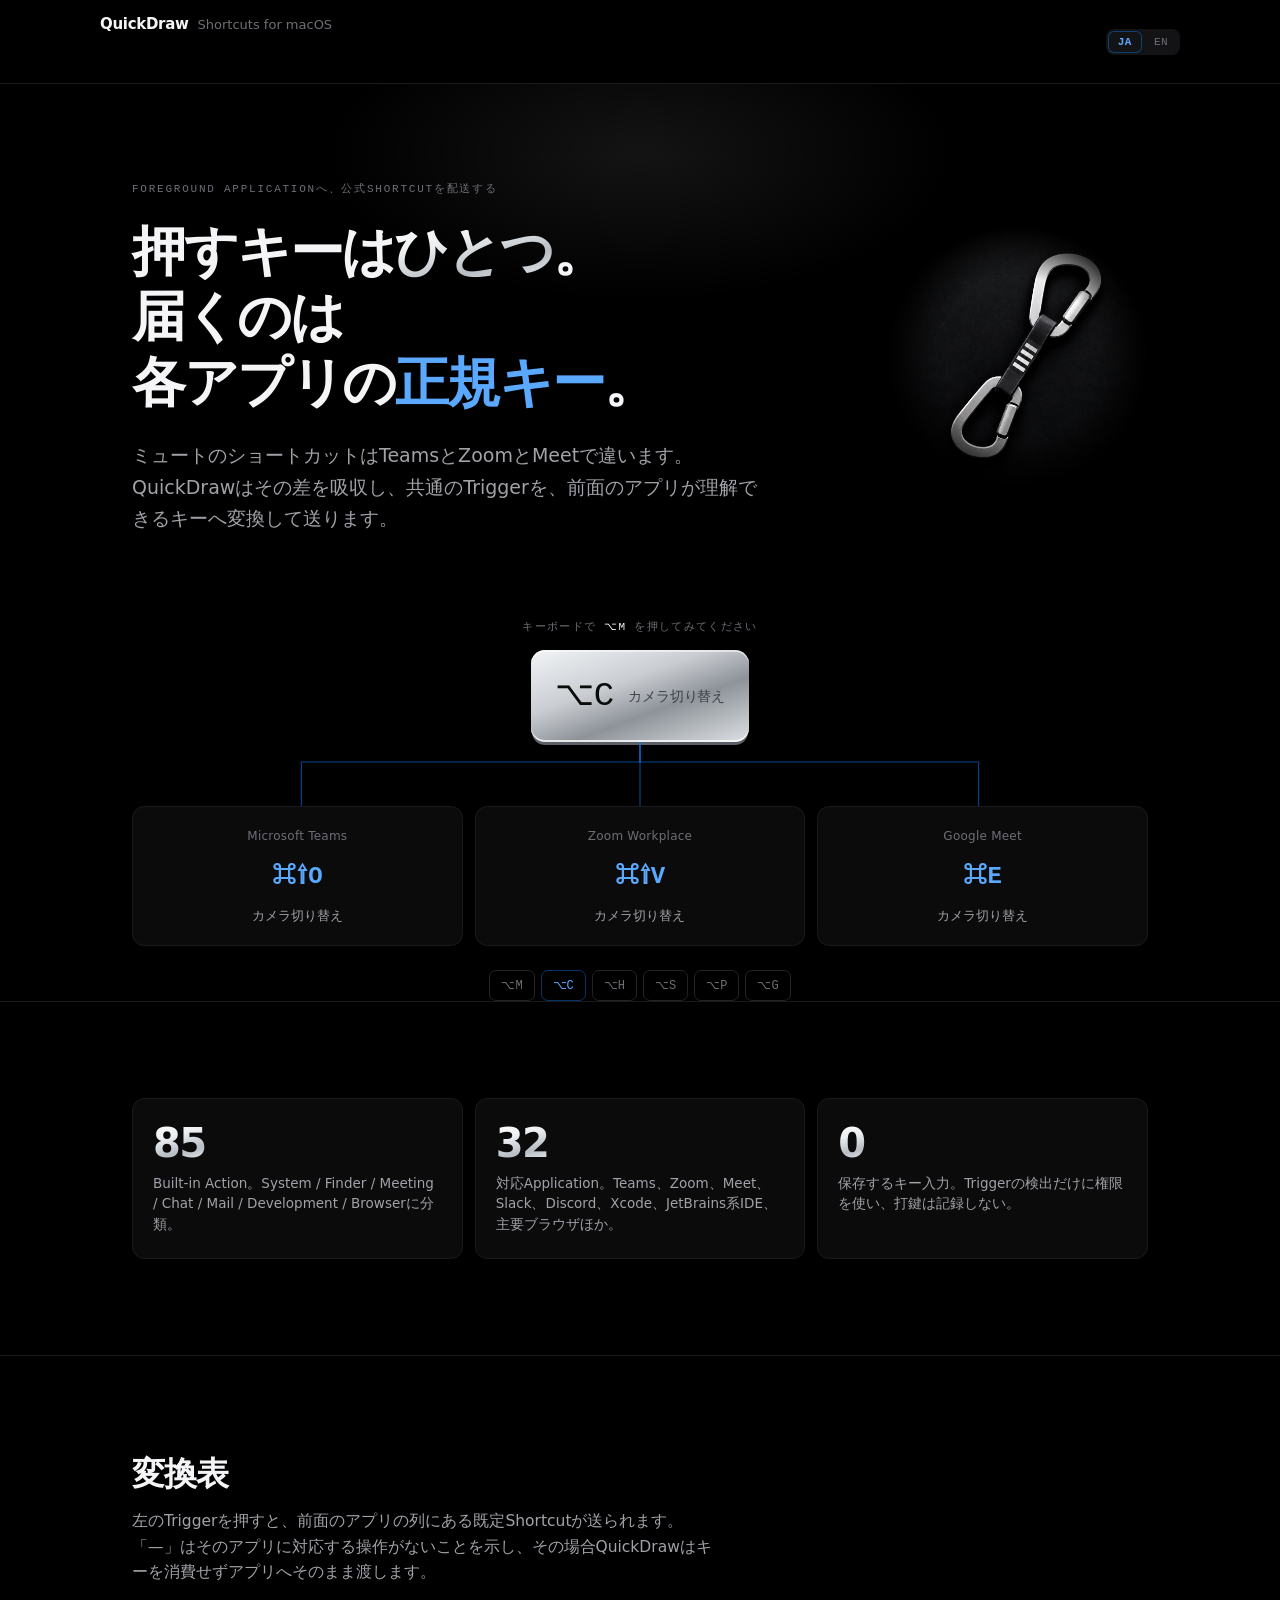
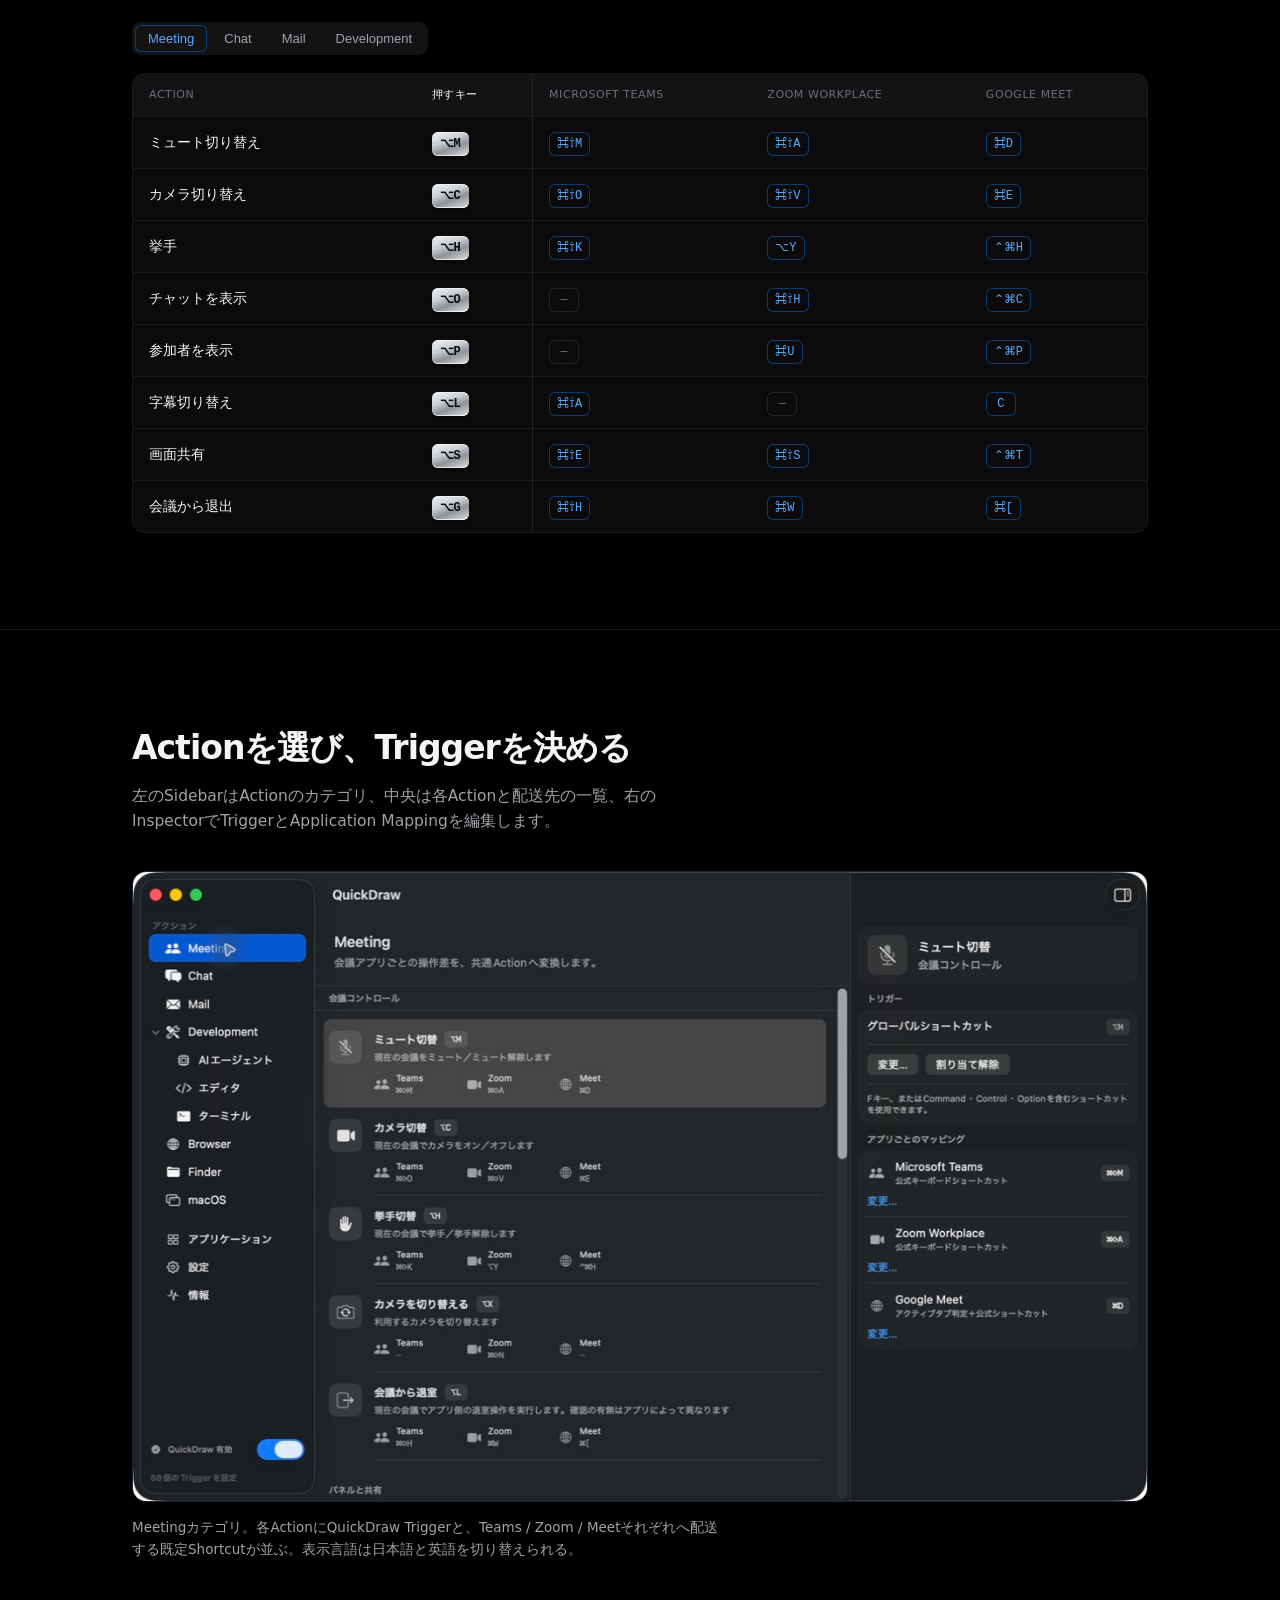
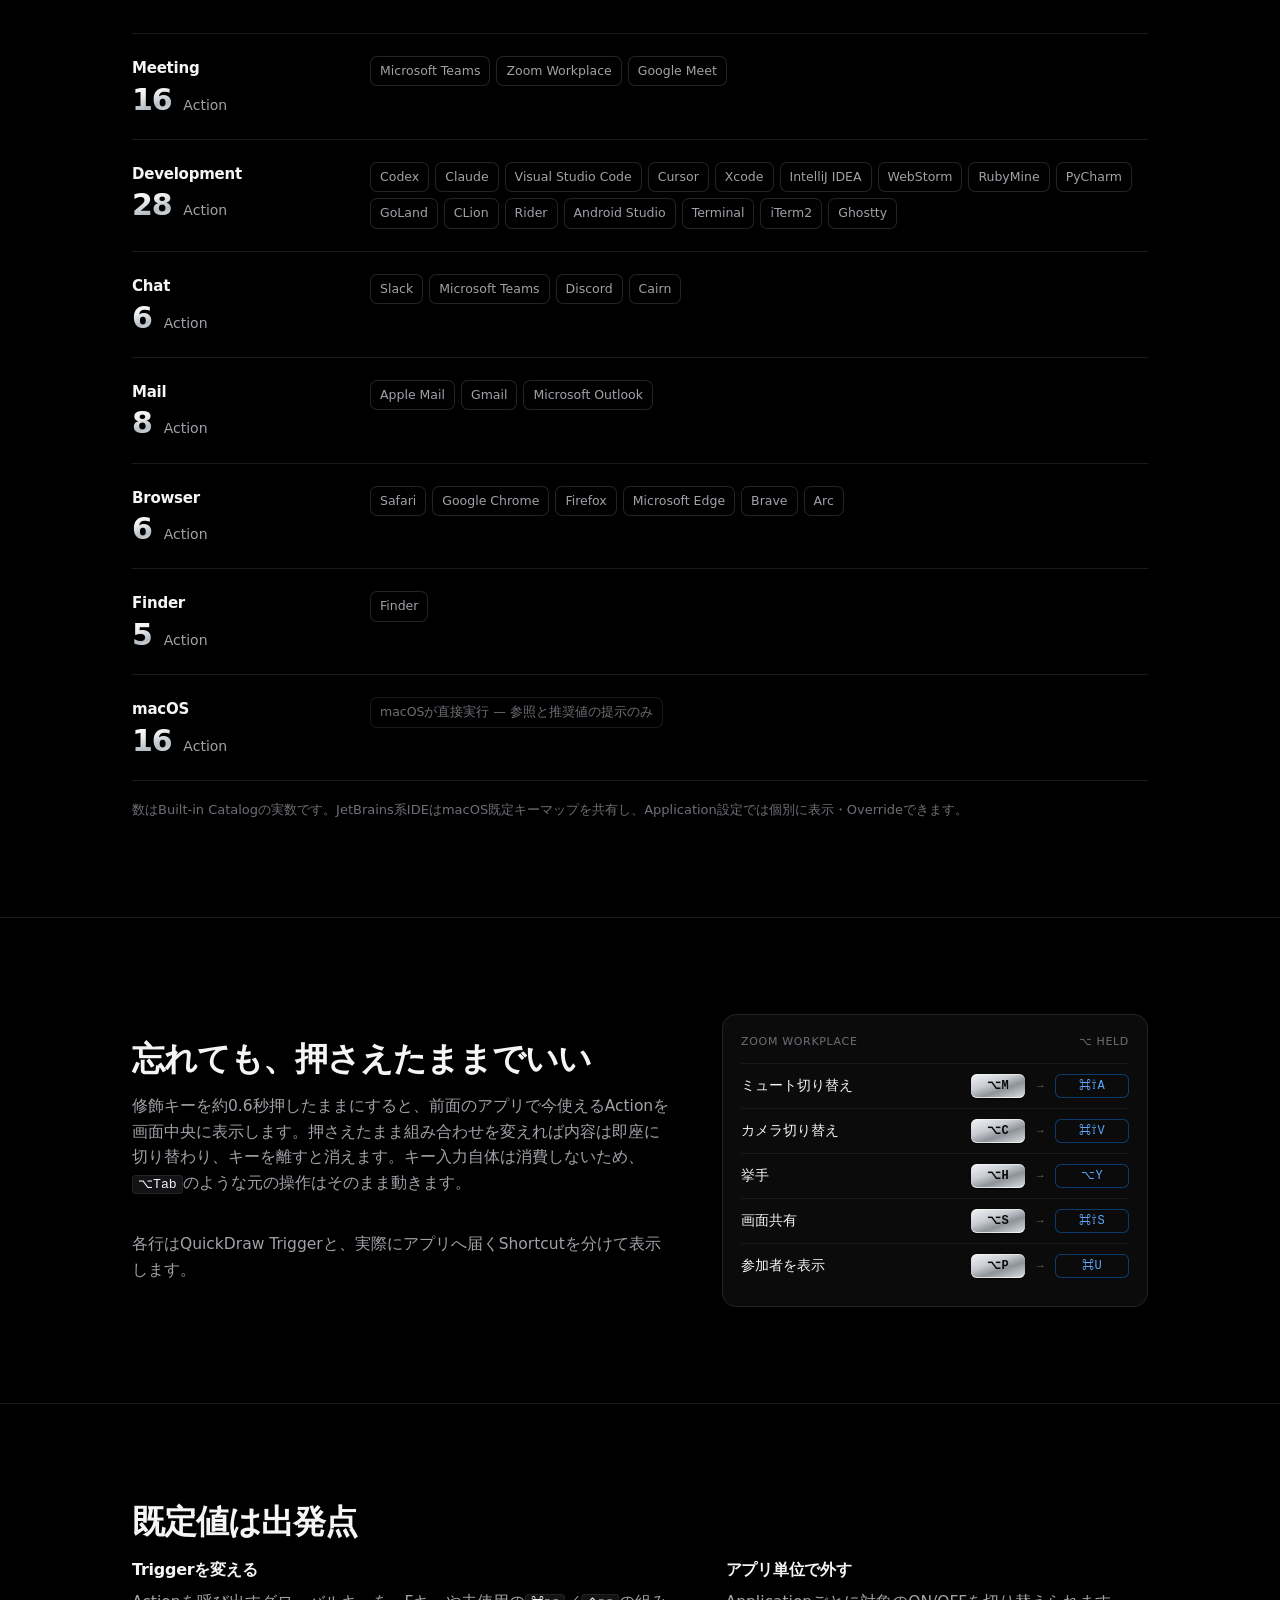
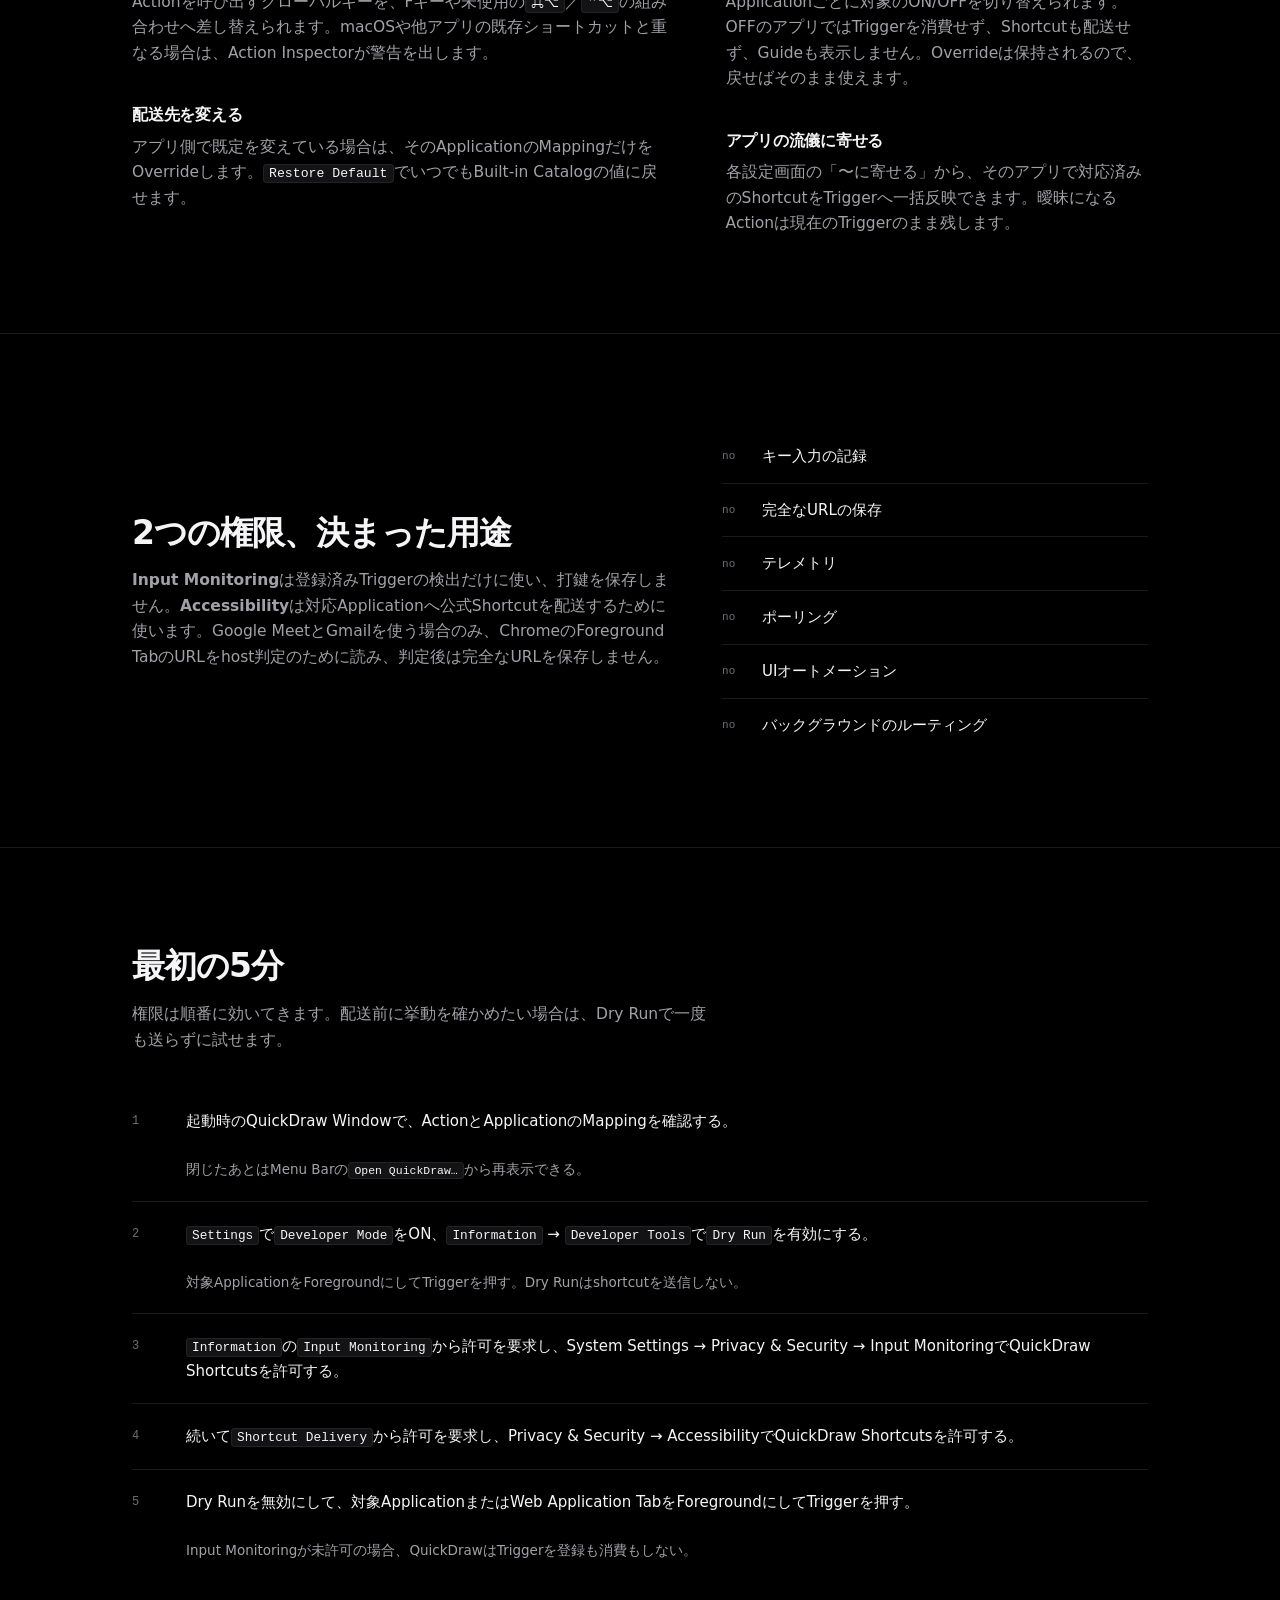
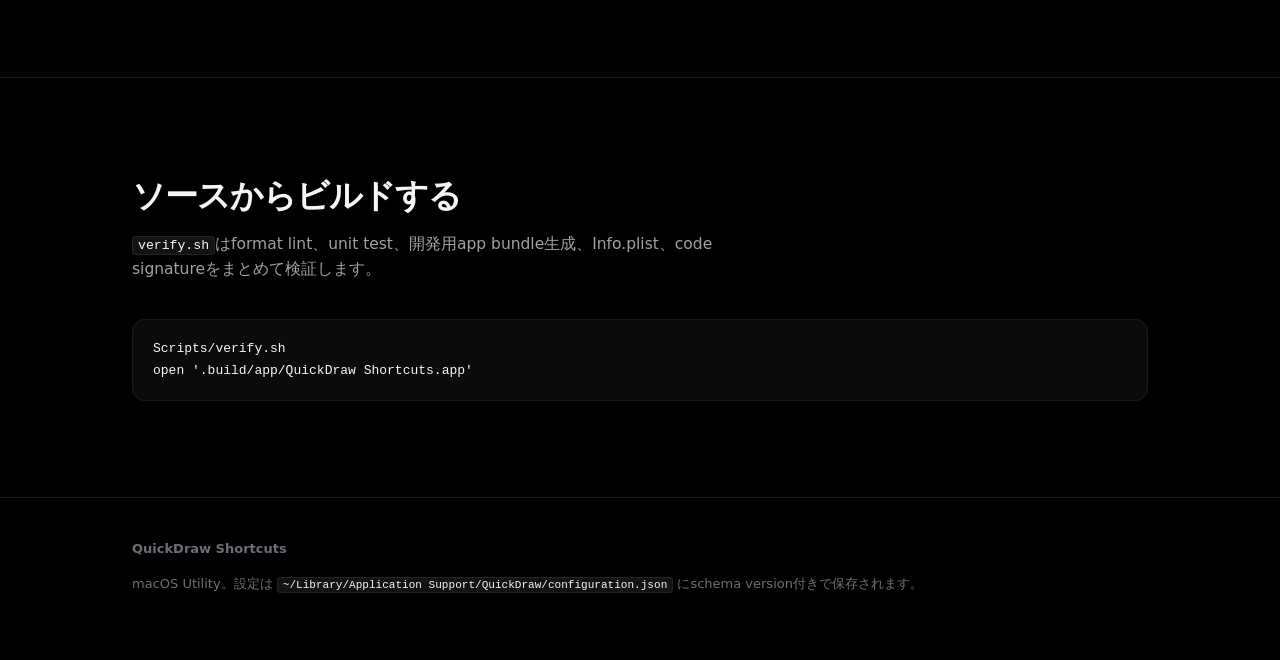
==== docs/site/index.html @ ae6711c3 "fix: declare HTML5 document mode" ====
<!doctype html>
<meta charset="utf-8">
<meta name="viewport" content="width=device-width, initial-scale=1">
<title>QuickDraw Shortcuts</title>

<style>
/* ===================== tokens =====================
   Monotone black, after the app icon: black ground, brushed steel hardware.
   One accent only — the macOS system highlight blue the app itself uses.
   Committed single (dark) appearance; the product's own UI is dark.
=================================================== */
:root{
  --bg:#000000;
  --surface:#0B0B0C;
  --surface-2:#131315;
  --line:#232326;
  --line-soft:#1A1A1C;
  --fg:#F5F5F7;
  --fg-mid:#A1A1A8;
  --fg-dim:#6E6E76;

  /* macOS highlight. Rule: blue is never a fill — only a hairline ring + its own text.
     The only material that gets filled on this page is steel. */
  --blue:#5AA9FF;
  --blue-ring:#0A84FF66;
  --blue-ring-soft:#0A84FF33;

  /* brushed steel — the shortcut the app receives */
  --steel:linear-gradient(160deg,#F2F4F6 0%,#C9CDD2 38%,#8E9399 62%,#DDE1E5 100%);
  /* same alloy, lifted for use as text on black */
  --steel-text:linear-gradient(165deg,#FFFFFF 0%,#EDEFF1 34%,#B7BDC3 68%,#F0F2F4 100%);
  --steel-edge:#6E747A;

  --font:-apple-system,BlinkMacSystemFont,"SF Pro Text","Helvetica Neue","Hiragino Sans","Yu Gothic",system-ui,sans-serif;
  --mono:ui-monospace,"SF Mono",Menlo,monospace;
}

*{box-sizing:border-box}
html{scroll-behavior:smooth}
body{
  margin:0;background:var(--bg);color:var(--fg);font-family:var(--font);
  font-size:16px;line-height:1.65;letter-spacing:-.011em;
  -webkit-font-smoothing:antialiased;overflow-x:hidden;
}
.wrap{max-width:1080px;margin:0 auto;padding:0 32px}
@media(max-width:640px){.wrap{padding:0 20px}}

[data-lang="ja"] .en{display:none}
[data-lang="en"] .ja{display:none}
[data-lang="ja"]{letter-spacing:0}

a{color:var(--fg)}
:focus-visible{outline:2px solid var(--blue);outline-offset:3px;border-radius:4px}

/* ===================== keycaps ===================== */
.cap{
  display:inline-flex;align-items:center;justify-content:center;
  font-family:var(--mono);font-size:12px;line-height:1;letter-spacing:0;
  padding:6px 8px;min-width:30px;border-radius:6px;white-space:nowrap;
}
/* trigger — the physical key under your finger. machined steel. */
.cap.trigger{
  background:var(--steel);color:#0A0A0B;font-weight:600;
  box-shadow:inset 0 -1px 0 #FFFFFFB3,inset 0 1px 0 #FFFFFF80,0 1px 2px #000000A6;
}
/* delivered — what the app receives. hollow: a ring, never a fill. */
.cap.deliver{color:var(--blue);background:transparent;box-shadow:inset 0 0 0 1px var(--blue-ring)}
.cap.none{color:var(--fg-dim);background:transparent;box-shadow:inset 0 0 0 1px var(--line);min-width:30px}

/* ===================== header ===================== */
header{position:sticky;top:0;z-index:30;background:#000000E6;backdrop-filter:saturate(180%) blur(14px);border-bottom:1px solid var(--line-soft)}
.bar{display:flex;align-items:center;justify-content:space-between;gap:16px;padding:12px 0}
.mark{display:flex;align-items:center;gap:11px}
.mark img{width:28px;height:28px;border-radius:7px;display:block;box-shadow:inset 0 0 0 1px var(--line)}
.mark .txt{display:flex;align-items:baseline;gap:9px;font-size:15px;font-weight:600;letter-spacing:-.02em}
.mark .sub{color:var(--fg-dim);font-weight:400;font-size:13px;letter-spacing:0}
@media(max-width:520px){.mark .sub{display:none}}
.langtoggle{display:flex;padding:2px;gap:2px;background:var(--surface-2);border-radius:8px}
.langtoggle button{
  font-family:var(--mono);font-size:11px;letter-spacing:.04em;padding:5px 10px;cursor:pointer;
  background:transparent;color:var(--fg-dim);border:0;border-radius:6px;
}
.langtoggle button[aria-pressed="true"]{color:var(--blue);box-shadow:inset 0 0 0 1px var(--blue-ring);font-weight:600}

/* ===================== hero ===================== */
.hero{padding:96px 0 20px;position:relative;display:grid;grid-template-columns:1fr auto;gap:40px;align-items:center}
.heroicon{position:relative;width:260px;height:260px;flex:none;justify-self:end}
.heroicon img{width:100%;height:100%;display:block;
  -webkit-mask-image:radial-gradient(closest-side,#000 62%,transparent 100%);
  mask-image:radial-gradient(closest-side,#000 62%,transparent 100%);
}
.hero > .copy{min-width:0}
@media(max-width:900px){.hero{grid-template-columns:1fr;padding-top:72px}.heroicon{display:none}}
.hero::before{
  content:"";position:absolute;left:50%;top:-140px;width:900px;height:420px;transform:translateX(-50%);
  background:radial-gradient(closest-side,#FFFFFF14,transparent 70%);pointer-events:none;
}
.eyebrow{
  position:relative;font-family:var(--mono);font-size:11px;letter-spacing:.16em;text-transform:uppercase;
  color:var(--fg-dim);margin:0 0 20px;
}
h1{
  position:relative;font-size:clamp(36px,5vw,62px);line-height:1.05;letter-spacing:-.038em;font-weight:700;
  margin:0 0 24px;max-width:15em;
}
[data-lang="ja"] h1{font-size:clamp(30px,4.3vw,54px);letter-spacing:-.04em;line-height:1.22;font-weight:700;max-width:none}
h1 .swap{
  background:var(--steel-text);-webkit-background-clip:text;background-clip:text;color:transparent;
}
h1 .out{color:var(--blue)}
h1 .brk{display:none}
[data-lang="ja"] h1 .brk{display:inline}
.lede{position:relative;font-size:clamp(16px,1.8vw,19px);max-width:33em;color:var(--fg-mid);margin:0}

/* ===================== router (signature) ===================== */
.router{margin:64px 0 0;position:relative}
.router-top{display:flex;flex-direction:column;align-items:center;gap:14px}
.hint{font-family:var(--mono);font-size:11px;letter-spacing:.12em;text-transform:uppercase;color:var(--fg-dim);text-align:center;margin:0}
.hint b{color:var(--fg);font-weight:400}
.bigkey{
  display:flex;align-items:center;gap:14px;
  font-family:var(--mono);font-size:clamp(24px,4vw,34px);font-weight:500;
  padding:18px 24px;border-radius:14px;background:var(--steel);color:#0A0A0B;
  box-shadow:inset 0 -2px 0 #FFFFFFC7,inset 0 2px 0 #FFFFFF8C,0 4px 0 -1px #5A6066,0 26px 50px -28px #000;
  transition:transform .1s ease,box-shadow .1s ease;
}
.bigkey.pressed{transform:translateY(3px);box-shadow:inset 0 -2px 0 #FFFFFFC7,inset 0 2px 0 #FFFFFF8C,0 1px 0 -1px #5A6066,0 18px 34px -26px #000}
.bigkey .lbl{font-family:var(--font);font-size:14px;color:#3C4146;font-weight:500;letter-spacing:-.01em}

.wires{display:block;width:100%;height:64px;overflow:visible}
.wires path{fill:none;stroke:var(--line);stroke-width:1}
.wires path.live{stroke:#0A84FF8C}

.targets{display:grid;grid-template-columns:repeat(3,1fr);gap:12px}
.target{
  background:var(--surface);border:1px solid var(--line-soft);border-radius:12px;padding:20px 16px;
  display:flex;flex-direction:column;align-items:center;gap:10px;min-height:130px;justify-content:center;text-align:center;
}
.target .app{font-size:12px;letter-spacing:.02em;color:var(--fg-dim)}
.target .out{font-family:var(--mono);font-size:clamp(18px,2.5vw,24px);font-weight:600;color:var(--blue)}
.target .out.dash{color:var(--fg-dim);font-weight:400;opacity:.6}
.target .what{font-size:13px;color:var(--fg-mid);line-height:1.4}
.target.flip .out{animation:flip .3s ease}
@keyframes flip{from{opacity:0;transform:translateY(-6px)}to{opacity:1;transform:none}}
@media(max-width:640px){
  .targets{grid-template-columns:1fr;gap:8px}
  .target{min-height:0;flex-direction:row;justify-content:space-between;text-align:left;padding:14px}
  .target .what{display:none}
  /* the fan-out only reads as routing when the targets sit side by side */
  .wires{display:none}
  .targets{margin-top:22px}
}
.chips{display:flex;flex-wrap:wrap;gap:6px;justify-content:center;margin-top:24px}
.chip{
  font-family:var(--mono);font-size:12px;cursor:pointer;padding:7px 11px;border-radius:7px;
  background:transparent;color:var(--fg-dim);border:1px solid var(--line);
}
.chip[aria-pressed="true"]{color:var(--blue);border-color:var(--blue-ring);background:transparent}

/* ===================== sections ===================== */
section{padding:96px 0;border-top:1px solid var(--line-soft)}
h2{font-size:clamp(26px,3.4vw,38px);line-height:1.12;letter-spacing:-.032em;font-weight:700;margin:0 0 14px;text-wrap:balance}
[data-lang="ja"] h2{font-size:clamp(24px,2.9vw,33px);letter-spacing:-.03em;line-height:1.32}
[data-lang="ja"] h1,[data-lang="ja"] h2{word-break:auto-phrase}
.sub{color:var(--fg-mid);max-width:38em;margin:0 0 36px;font-size:15.5px}
h3{font-size:16px;font-weight:600;margin:0 0 6px;letter-spacing:-.015em}

/* ---- facts ---- */
.facts{display:grid;grid-template-columns:repeat(3,1fr);gap:12px}
@media(max-width:700px){.facts{grid-template-columns:1fr}}
.fact{background:var(--surface);border:1px solid var(--line-soft);border-radius:12px;padding:24px 20px}
.fact .k{
  font-size:40px;font-weight:600;line-height:1;letter-spacing:-.04em;font-variant-numeric:tabular-nums;
  background:var(--steel-text);-webkit-background-clip:text;background-clip:text;color:transparent;width:fit-content;
}
.fact .v{font-size:13.5px;color:var(--fg-mid);margin-top:10px;line-height:1.5}

/* ---- table ---- */
.tabs{display:flex;flex-wrap:wrap;gap:4px;margin-bottom:18px;padding:3px;background:var(--surface-2);border-radius:9px;width:fit-content}
.tabs button{
  font-size:13px;padding:6px 13px;cursor:pointer;border-radius:6px;
  background:transparent;border:0;color:var(--fg-mid);
}
.tabs button[aria-selected="true"]{color:var(--blue);box-shadow:inset 0 0 0 1px var(--blue-ring);font-weight:500}
.tablewrap{overflow-x:auto;border:1px solid var(--line-soft);border-radius:12px;background:var(--surface)}
table{border-collapse:collapse;width:100%;min-width:640px}
th,td{padding:12px 16px;text-align:left;border-bottom:1px solid var(--line-soft);vertical-align:middle}
thead th{
  font-size:11px;letter-spacing:.05em;text-transform:uppercase;color:var(--fg-dim);font-weight:400;
  background:var(--surface-2);
}
thead th.trig{color:var(--fg)}
th.trig,td.trig{border-right:1px solid var(--line)}
tbody tr:last-child td{border-bottom:none}
td.act{font-size:14px;min-width:190px;color:var(--fg)}

/* ---- screenshot ---- */
figure{margin:0}
figure img{
  display:block;width:100%;height:auto;border-radius:14px;border:1px solid var(--line);
  background:var(--surface);
}
figcaption{margin-top:14px;font-size:13.5px;color:var(--fg-mid);max-width:44em}

/* ---- coverage roster ---- */
.coverage{margin-top:72px;border-top:1px solid var(--line-soft)}
.cov{display:grid;grid-template-columns:210px 1fr;gap:28px;padding:22px 0;border-bottom:1px solid var(--line-soft);align-items:start}
@media(max-width:700px){.cov{grid-template-columns:1fr;gap:12px;padding:20px 0}}
.cov-h{display:flex;align-items:baseline;gap:12px}
.cov-n{
  font-size:30px;font-weight:600;line-height:1;letter-spacing:-.04em;font-variant-numeric:tabular-nums;
  background:var(--steel-text);-webkit-background-clip:text;background-clip:text;color:transparent;
}
.cov-l{font-size:14px;color:var(--fg-mid)}
.cov-cat{font-size:15px;font-weight:600;margin-bottom:4px;letter-spacing:-.015em}
.cov-apps{display:flex;flex-wrap:wrap;gap:6px}
.cov-apps span{
  font-size:12.5px;color:var(--fg-mid);padding:5px 10px;border-radius:7px;
  box-shadow:inset 0 0 0 1px var(--line);white-space:nowrap;
}
.cov-apps span.ref{color:var(--fg-dim);box-shadow:inset 0 0 0 1px var(--line-soft)}
.cov-note{font-size:13px;color:var(--fg-dim);margin:18px 0 0}

/* ---- guide / hud ---- */
.two{display:grid;grid-template-columns:1.12fr .88fr;gap:48px;align-items:center}
@media(max-width:800px){.two{grid-template-columns:1fr;gap:32px}}
.hud{background:var(--surface);border:1px solid var(--line);border-radius:14px;padding:18px;box-shadow:0 30px 60px -30px #000}
.hud-head{
  font-size:11px;letter-spacing:.06em;text-transform:uppercase;color:var(--fg-dim);
  display:flex;justify-content:space-between;gap:10px;padding-bottom:12px;border-bottom:1px solid var(--line-soft);
}
.hud-row{display:flex;align-items:center;justify-content:space-between;gap:16px;padding:10px 0;border-bottom:1px solid var(--line-soft)}
.hud-row:last-child{border-bottom:none}
.hud-row .n{font-size:14px}
/* fixed columns so the triggers, arrows, and delivered keys line up vertically */
.hud-keys{display:grid;grid-template-columns:54px 14px 74px;gap:8px;align-items:center;flex:none}
.hud-keys .cap{width:100%}
.hud-keys .sep{color:var(--fg-dim);font-family:var(--mono);font-size:11px;text-align:center}

/* ---- privacy ---- */
.nolist{list-style:none;padding:0;margin:0;display:grid;gap:0}
.nolist li{display:flex;gap:14px;align-items:center;font-size:15px;padding:14px 0;border-bottom:1px solid var(--line-soft)}
.nolist li:last-child{border-bottom:none}
.nolist .x{font-family:var(--mono);font-size:11px;color:var(--fg-dim);flex:none;width:26px}

/* ---- steps ---- */
.steps{counter-reset:s;list-style:none;padding:0;margin:0}
.steps li{
  counter-increment:s;display:grid;grid-template-columns:36px 1fr;gap:18px;
  padding:20px 0;border-bottom:1px solid var(--line-soft);
}
.steps li:last-child{border-bottom:none}
.steps li::before{
  content:counter(s);font-family:var(--mono);font-size:12px;color:var(--fg-dim);grid-column:1;grid-row:1;
  padding-top:3px;
}
.steps li > p{grid-column:2;margin:0;font-size:15px}
.steps .note{color:var(--fg-mid);font-size:13.5px;margin-top:6px}
kbd{
  font-family:var(--mono);font-size:.85em;padding:2px 6px;border-radius:4px;
  background:var(--surface-2);color:var(--fg);box-shadow:inset 0 0 0 1px var(--line);
}

pre{
  background:var(--surface);border:1px solid var(--line-soft);color:var(--fg);
  font-family:var(--mono);font-size:13px;line-height:1.7;padding:18px 20px;border-radius:12px;overflow-x:auto;margin:0;
}
footer{border-top:1px solid var(--line-soft);padding:40px 0 72px;color:var(--fg-dim);font-size:13px}
footer .fbar{display:flex;align-items:center;gap:12px;margin-bottom:14px}
footer .fbar img{width:22px;height:22px;border-radius:5px}

@media(prefers-reduced-motion:reduce){
  html{scroll-behavior:auto}
  *,*::before,*::after{animation-duration:.001ms!important;transition-duration:.001ms!important}
}
</style>

<div id="root" data-lang="ja">

<header>
  <div class="wrap bar">
    <div class="mark">
      <span class="txt">QuickDraw <span class="sub">Shortcuts for macOS</span></span>
    </div>
    <div class="langtoggle" role="group" aria-label="Display language / 表示言語">
      <button type="button" data-setlang="ja" aria-pressed="true">JA</button>
      <button type="button" data-setlang="en" aria-pressed="false">EN</button>
    </div>
  </div>
</header>

<main>
<div class="wrap">

  <div class="hero">
    <div class="copy">
    <p class="eyebrow">
      <span class="ja">Foreground Applicationへ、公式Shortcutを配送する</span>
      <span class="en">Delivers each app's own official shortcut to the foreground</span>
    </p>
    <h1>
      <span class="ja">押すキーは<span class="swap">ひとつ</span>。<br>届くのは<br class="brk">各アプリの<span class="out">正規キー</span>。</span>
      <span class="en"><span class="swap">One key</span> you press.<br>Each app's <span class="out">own shortcut</span> arrives.</span>
    </h1>
    <p class="lede">
      <span class="ja">ミュートのショートカットはTeamsとZoomとMeetで違います。QuickDrawはその差を吸収し、共通のTriggerを、前面のアプリが理解できるキーへ変換して送ります。</span>
      <span class="en">Mute is a different chord in Teams, Zoom, and Meet. QuickDraw absorbs the difference: one trigger, converted into the key the foreground app already understands.</span>
    </p>
    </div>
    <div class="heroicon"><img src="assets/icon.png" alt="QuickDraw app icon" width="512" height="512"></div>
  </div>

  <div class="router">
    <div class="router-top">
      <p class="hint" id="routerHint">
        <span class="ja">キーボードで <b>⌥M</b> を押してみてください</span>
        <span class="en">Press <b>⌥M</b> on your keyboard</span>
      </p>
      <div class="bigkey" id="bigkey">
        <span id="bigkeyGlyph">⌥M</span>
        <span class="lbl" id="bigkeyLabel"></span>
      </div>
    </div>

    <svg class="wires" viewBox="0 0 900 64" preserveAspectRatio="none" aria-hidden="true">
      <path d="M450 0 V20 H150 V64" />
      <path d="M450 0 V64" />
      <path d="M450 0 V20 H750 V64" />
    </svg>

    <div class="targets" id="targets">
      <div class="target" data-app="teams"><span class="app">Microsoft Teams</span><span class="out">⌘⇧M</span><span class="what"></span></div>
      <div class="target" data-app="zoom"><span class="app">Zoom Workplace</span><span class="out">⌘⇧A</span><span class="what"></span></div>
      <div class="target" data-app="meet"><span class="app">Google Meet</span><span class="out">⌘D</span><span class="what"></span></div>
    </div>

    <div class="chips" id="chips" role="group" aria-label="Trigger"></div>
  </div>

</div>

<section>
  <div class="wrap">
    <div class="facts">
      <div class="fact"><div class="k">85</div><div class="v"><span class="ja">Built-in Action。System / Finder / Meeting / Chat / Mail / Development / Browserに分類。</span><span class="en">Built-in actions, filed under System, Finder, Meeting, Chat, Mail, Development, and Browser.</span></div></div>
      <div class="fact"><div class="k">32</div><div class="v"><span class="ja">対応Application。Teams、Zoom、Meet、Slack、Discord、Xcode、JetBrains系IDE、主要ブラウザほか。</span><span class="en">Supported apps, from Teams and Zoom to Xcode, the JetBrains IDEs, and every major browser.</span></div></div>
      <div class="fact"><div class="k">0</div><div class="v"><span class="ja">保存するキー入力。Triggerの検出だけに権限を使い、打鍵は記録しない。</span><span class="en">Keystrokes stored. The permission detects your triggers and nothing else.</span></div></div>
    </div>
  </div>
</section>

<section>
  <div class="wrap">
    <h2><span class="ja">変換表</span><span class="en">The conversion table</span></h2>
    <p class="sub">
      <span class="ja">左のTriggerを押すと、前面のアプリの列にある既定Shortcutが送られます。「—」はそのアプリに対応する操作がないことを示し、その場合QuickDrawはキーを消費せずアプリへそのまま渡します。</span>
      <span class="en">Press the trigger on the left; the shortcut in the foreground app's column is what gets sent. A dash means that app has no matching command — QuickDraw passes the key straight through instead of consuming it.</span>
    </p>
    <div class="tabs" id="tabs" role="tablist"></div>
    <div class="tablewrap"><table id="mapTable"><thead></thead><tbody></tbody></table></div>
  </div>
</section>

<section>
  <div class="wrap">
    <h2><span class="ja">Actionを選び、Triggerを決める</span><span class="en">Pick an action, decide its trigger</span></h2>
    <p class="sub">
      <span class="ja">左のSidebarはActionのカテゴリ、中央は各Actionと配送先の一覧、右のInspectorでTriggerとApplication Mappingを編集します。</span>
      <span class="en">The sidebar holds the action categories, the middle column lists every action with its targets, and the inspector on the right is where you edit the trigger and each app's mapping.</span>
    </p>
    <figure id="shot"></figure>

    <div class="coverage" id="coverage"></div>
    <p class="cov-note">
      <span class="ja">数はBuilt-in Catalogの実数です。JetBrains系IDEはmacOS既定キーマップを共有し、Application設定では個別に表示・Overrideできます。</span>
      <span class="en">Counts come from the built-in catalog. The JetBrains IDEs share one macOS keymap and are still listed and overridable individually.</span>
    </p>
  </div>
</section>

<section>
  <div class="wrap two">
    <div>
      <h2><span class="ja">忘れても、押さえたままでいい</span><span class="en">Forgot one? Just keep holding</span></h2>
      <p class="sub">
        <span class="ja">修飾キーを約0.6秒押したままにすると、前面のアプリで今使えるActionを画面中央に表示します。押さえたまま組み合わせを変えれば内容は即座に切り替わり、キーを離すと消えます。キー入力自体は消費しないため、<kbd>⌥Tab</kbd>のような元の操作はそのまま動きます。</span>
        <span class="en">Hold a modifier for about 0.6 seconds and the actions available in the foreground app appear in the center of the screen. Change the combination while holding and the list updates instantly; release to dismiss. The keys aren't consumed, so <kbd>⌥Tab</kbd> and friends still behave normally.</span>
      </p>
      <p class="sub" style="margin-bottom:0">
        <span class="ja">各行はQuickDraw Triggerと、実際にアプリへ届くShortcutを分けて表示します。</span>
        <span class="en">Each row separates the QuickDraw trigger from the shortcut the app actually receives.</span>
      </p>
    </div>
    <div class="hud" role="img" aria-label="Shortcut Guide overlay showing Option-key actions for Zoom Workplace">
      <div class="hud-head"><span>Zoom Workplace</span><span>⌥ HELD</span></div>
      <div class="hud-row"><span class="n"><span class="ja">ミュート切り替え</span><span class="en">Mute Toggle</span></span><span class="hud-keys"><span class="cap trigger">⌥M</span><span class="sep">→</span><span class="cap deliver">⌘⇧A</span></span></div>
      <div class="hud-row"><span class="n"><span class="ja">カメラ切り替え</span><span class="en">Camera Toggle</span></span><span class="hud-keys"><span class="cap trigger">⌥C</span><span class="sep">→</span><span class="cap deliver">⌘⇧V</span></span></div>
      <div class="hud-row"><span class="n"><span class="ja">挙手</span><span class="en">Raise Hand</span></span><span class="hud-keys"><span class="cap trigger">⌥H</span><span class="sep">→</span><span class="cap deliver">⌥Y</span></span></div>
      <div class="hud-row"><span class="n"><span class="ja">画面共有</span><span class="en">Share Screen</span></span><span class="hud-keys"><span class="cap trigger">⌥S</span><span class="sep">→</span><span class="cap deliver">⌘⇧S</span></span></div>
      <div class="hud-row"><span class="n"><span class="ja">参加者を表示</span><span class="en">Show Participants</span></span><span class="hud-keys"><span class="cap trigger">⌥P</span><span class="sep">→</span><span class="cap deliver">⌘U</span></span></div>
    </div>
  </div>
</section>

<section>
  <div class="wrap">
    <h2><span class="ja">既定値は出発点</span><span class="en">The defaults are a starting point</span></h2>
    <div class="two" style="align-items:start;gap:56px">
      <div>
        <h3><span class="ja">Triggerを変える</span><span class="en">Change a trigger</span></h3>
        <p class="sub"><span class="ja">Actionを呼び出すグローバルキーを、Fキーや未使用の<kbd>⌘⌥</kbd>／<kbd>⌃⌥</kbd>の組み合わせへ差し替えられます。macOSや他アプリの既存ショートカットと重なる場合は、Action Inspectorが警告を出します。</span><span class="en">Swap the global key that invokes an action for an F-key or an unused <kbd>⌘⌥</kbd> / <kbd>⌃⌥</kbd> combination. If it collides with a macOS or app shortcut you already use, the action inspector says so before you commit.</span></p>
        <h3><span class="ja">配送先を変える</span><span class="en">Change what gets sent</span></h3>
        <p class="sub" style="margin-bottom:0"><span class="ja">アプリ側で既定を変えている場合は、そのApplicationのMappingだけをOverrideします。<kbd>Restore Default</kbd>でいつでもBuilt-in Catalogの値に戻せます。</span><span class="en">If you've customized a shortcut inside an app, override just that app's mapping. <kbd>Restore Default</kbd> returns it to the built-in catalog at any time.</span></p>
      </div>
      <div>
        <h3><span class="ja">アプリ単位で外す</span><span class="en">Exclude an app</span></h3>
        <p class="sub"><span class="ja">Applicationごとに対象のON/OFFを切り替えられます。OFFのアプリではTriggerを消費せず、Shortcutも配送せず、Guideも表示しません。Overrideは保持されるので、戻せばそのまま使えます。</span><span class="en">Turn any app on or off individually. While it's off, QuickDraw consumes no triggers, delivers no shortcuts, and shows no guide there — your overrides are kept for when you turn it back on.</span></p>
        <h3><span class="ja">アプリの流儀に寄せる</span><span class="en">Match an app's conventions</span></h3>
        <p class="sub" style="margin-bottom:0"><span class="ja">各設定画面の「〜に寄せる」から、そのアプリで対応済みのShortcutをTriggerへ一括反映できます。曖昧になるActionは現在のTriggerのまま残します。</span><span class="en">Adopt one app's existing shortcuts as your triggers in a single step. Actions that would become ambiguous keep the trigger they have.</span></p>
      </div>
    </div>
  </div>
</section>

<section>
  <div class="wrap two">
    <div>
      <h2><span class="ja">2つの権限、決まった用途</span><span class="en">Two permissions, two jobs</span></h2>
      <p class="sub" style="margin-bottom:0">
        <span class="ja"><b>Input Monitoring</b>は登録済みTriggerの検出だけに使い、打鍵を保存しません。<b>Accessibility</b>は対応Applicationへ公式Shortcutを配送するために使います。Google MeetとGmailを使う場合のみ、ChromeのForeground TabのURLをhost判定のために読み、判定後は完全なURLを保存しません。</span>
        <span class="en"><b>Input Monitoring</b> detects your registered triggers and stores no keystrokes. <b>Accessibility</b> delivers the official shortcut to the app in front. Only if you use Google Meet or Gmail does QuickDraw read the foreground Chrome tab's URL — to identify the host, after which the full URL is not retained.</span>
      </p>
    </div>
    <div>
      <ul class="nolist">
        <li><span class="x">no</span><span class="ja">キー入力の記録</span><span class="en">key logging</span></li>
        <li><span class="x">no</span><span class="ja">完全なURLの保存</span><span class="en">full URL storage</span></li>
        <li><span class="x">no</span><span class="ja">テレメトリ</span><span class="en">telemetry</span></li>
        <li><span class="x">no</span><span class="ja">ポーリング</span><span class="en">polling</span></li>
        <li><span class="x">no</span><span class="ja">UIオートメーション</span><span class="en">UI automation</span></li>
        <li><span class="x">no</span><span class="ja">バックグラウンドのルーティング</span><span class="en">background routing</span></li>
      </ul>
    </div>
  </div>
</section>

<section>
  <div class="wrap">
    <h2><span class="ja">最初の5分</span><span class="en">The first five minutes</span></h2>
    <p class="sub">
      <span class="ja">権限は順番に効いてきます。配送前に挙動を確かめたい場合は、Dry Runで一度も送らずに試せます。</span>
      <span class="en">The permissions build on each other. If you'd rather see the behavior before anything is sent, Dry Run runs the whole path and delivers nothing.</span>
    </p>
    <ol class="steps">
      <li><p><span class="ja">起動時のQuickDraw Windowで、ActionとApplicationのMappingを確認する。</span><span class="en">Review the actions and each app's mapping in the window that opens on launch.</span></p>
        <p class="note"><span class="ja">閉じたあとはMenu Barの<kbd>Open QuickDraw…</kbd>から再表示できる。</span><span class="en">Reopen it later from <kbd>Open QuickDraw…</kbd> in the menu bar.</span></p></li>
      <li><p><span class="ja"><kbd>Settings</kbd>で<kbd>Developer Mode</kbd>をON、<kbd>Information</kbd> → <kbd>Developer Tools</kbd>で<kbd>Dry Run</kbd>を有効にする。</span><span class="en">Turn on <kbd>Developer Mode</kbd> in <kbd>Settings</kbd>, then enable <kbd>Dry Run</kbd> under <kbd>Information</kbd> → <kbd>Developer Tools</kbd>.</span></p>
        <p class="note"><span class="ja">対象ApplicationをForegroundにしてTriggerを押す。Dry Runはshortcutを送信しない。</span><span class="en">Bring a supported app to the front and press a trigger. Dry Run sends no shortcut.</span></p></li>
      <li><p><span class="ja"><kbd>Information</kbd>の<kbd>Input Monitoring</kbd>から許可を要求し、System Settings → Privacy &amp; Security → Input MonitoringでQuickDraw Shortcutsを許可する。</span><span class="en">Request <kbd>Input Monitoring</kbd> from <kbd>Information</kbd>, then allow QuickDraw Shortcuts in System Settings → Privacy &amp; Security → Input Monitoring.</span></p></li>
      <li><p><span class="ja">続いて<kbd>Shortcut Delivery</kbd>から許可を要求し、Privacy &amp; Security → AccessibilityでQuickDraw Shortcutsを許可する。</span><span class="en">Then request <kbd>Shortcut Delivery</kbd> and allow QuickDraw Shortcuts under Privacy &amp; Security → Accessibility.</span></p></li>
      <li><p><span class="ja">Dry Runを無効にして、対象ApplicationまたはWeb Application TabをForegroundにしてTriggerを押す。</span><span class="en">Turn Dry Run off, bring a supported app or web app tab to the front, and press a trigger.</span></p>
        <p class="note"><span class="ja">Input Monitoringが未許可の場合、QuickDrawはTriggerを登録も消費もしない。</span><span class="en">Without Input Monitoring, QuickDraw neither registers nor consumes triggers.</span></p></li>
    </ol>
  </div>
</section>

<section>
  <div class="wrap">
    <h2><span class="ja">ソースからビルドする</span><span class="en">Build it from source</span></h2>
    <p class="sub"><span class="ja"><kbd>verify.sh</kbd>はformat lint、unit test、開発用app bundle生成、Info.plist、code signatureをまとめて検証します。</span><span class="en"><kbd>verify.sh</kbd> runs the format lint, the unit tests, the dev app bundle build, and the Info.plist and code signature checks in one pass.</span></p>
<pre>Scripts/verify.sh
open '.build/app/QuickDraw Shortcuts.app'</pre>
  </div>
</section>

</main>

<footer>
  <div class="wrap">
    <div class="fbar"><b>QuickDraw Shortcuts</b></div>
    <div class="ja">macOS Utility。設定は <kbd>~/Library/Application Support/QuickDraw/configuration.json</kbd> にschema version付きで保存されます。</div>
    <div class="en">A macOS utility. Settings are stored with a schema version at <kbd>~/Library/Application Support/QuickDraw/configuration.json</kbd>.</div>
  </div>
</footer>

</div>

<script>
(function(){
  var root = document.getElementById('root');

  /* ---------- router data: real built-in meeting mappings ---------- */
  var ACTIONS = [
    {code:'KeyM', trig:'⌥M', ja:'ミュート切り替え', en:'Mute Toggle',       teams:'⌘⇧M', zoom:'⌘⇧A', meet:'⌘D'},
    {code:'KeyC', trig:'⌥C', ja:'カメラ切り替え',   en:'Camera Toggle',     teams:'⌘⇧O', zoom:'⌘⇧V', meet:'⌘E'},
    {code:'KeyH', trig:'⌥H', ja:'挙手',             en:'Raise Hand',        teams:'⌘⇧K', zoom:'⌥Y',  meet:'⌃⌘H'},
    {code:'KeyS', trig:'⌥S', ja:'画面共有',         en:'Share Screen',      teams:'⌘⇧E', zoom:'⌘⇧S', meet:'⌃⌘T'},
    {code:'KeyP', trig:'⌥P', ja:'参加者を表示',     en:'Show Participants', teams:null,  zoom:'⌘U',  meet:'⌃⌘P'},
    {code:'KeyG', trig:'⌥G', ja:'会議から退出',     en:'Leave Meeting',     teams:'⌘⇧H', zoom:'⌘W',  meet:'⌘['}
  ];
  var current = 0, auto = null, userTook = false;

  var chips = document.getElementById('chips');
  ACTIONS.forEach(function(a, i){
    var b = document.createElement('button');
    b.type='button'; b.className='chip'; b.textContent = a.trig;
    b.setAttribute('aria-pressed', String(i===0));
    b.addEventListener('click', function(){ takeOver(i); });
    chips.appendChild(b);
  });

  var bigkey  = document.getElementById('bigkey');
  var glyph   = document.getElementById('bigkeyGlyph');
  var label   = document.getElementById('bigkeyLabel');
  var targets = document.getElementById('targets').querySelectorAll('.target');
  var wires   = document.querySelectorAll('.wires path');

  function paintRouter(silent){
    var a = ACTIONS[current], lang = root.getAttribute('data-lang');
    glyph.textContent = a.trig;
    label.textContent = lang === 'ja' ? a.ja : a.en;
    targets.forEach(function(t, i){
      var v = a[t.dataset.app];
      var out = t.querySelector('.out'), what = t.querySelector('.what');
      out.textContent = v || '—';
      out.classList.toggle('dash', !v);
      what.textContent = v ? (lang==='ja' ? a.ja : a.en)
                           : (lang==='ja' ? 'このアプリには該当なし — キーはそのまま通過' : 'no match here — the key passes through');
      wires[i].classList.toggle('live', !!v);
      if(!silent){ t.classList.remove('flip'); void t.offsetWidth; t.classList.add('flip'); }
    });
    chips.querySelectorAll('.chip').forEach(function(c, i){
      c.setAttribute('aria-pressed', String(i===current));
    });
  }
  function press(){
    bigkey.classList.add('pressed');
    setTimeout(function(){ bigkey.classList.remove('pressed'); }, 130);
  }
  function takeOver(i){
    userTook = true;
    if(auto){ clearInterval(auto); auto = null; }
    current = i; press(); paintRouter();
    var hint = document.getElementById('routerHint');
    hint.querySelector('.ja').innerHTML = '他のTriggerも押してみてください — <b>⌥C</b> <b>⌥H</b> <b>⌥S</b>';
    hint.querySelector('.en').innerHTML = 'Try the others — <b>⌥C</b> <b>⌥H</b> <b>⌥S</b>';
  }
  document.addEventListener('keydown', function(e){
    if(!e.altKey || e.metaKey || e.ctrlKey) return;
    for(var i=0;i<ACTIONS.length;i++){
      if(ACTIONS[i].code === e.code){ e.preventDefault(); takeOver(i); return; }
    }
  });
  var reduce = window.matchMedia('(prefers-reduced-motion: reduce)').matches;
  if(!reduce){
    auto = setInterval(function(){
      if(userTook) return;
      current = (current + 1) % ACTIONS.length;
      press(); paintRouter();
    }, 2600);
  }

  /* ---------- screenshot ---------- */
  var shotEl = document.getElementById('shot');
  var SHOT_CAP = {
    ja:'Meetingカテゴリ。各ActionにQuickDraw Triggerと、Teams / Zoom / Meetそれぞれへ配送する既定Shortcutが並ぶ。表示言語は日本語と英語を切り替えられる。',
    en:'The Meeting category. Every action carries its QuickDraw trigger and the default shortcut delivered to Teams, Zoom, and Meet. The display language switches between Japanese and English.'
  };
  function renderShot(){
    var lang = root.getAttribute('data-lang');
    shotEl.innerHTML =
      '<img src="assets/shots/'+lang+'/01-meeting.jpeg" width="1160" height="720" alt="QuickDraw settings window, Meeting category">' +
      '<figcaption>'+SHOT_CAP[lang]+'</figcaption>';
  }

  /* ---------- coverage: real counts from built-in-catalog.json ---------- */
  var COVERAGE = [
    {n:16, ja:'Meeting',     en:'Meeting',     apps:['Microsoft Teams','Zoom Workplace','Google Meet']},
    {n:28, ja:'Development', en:'Development', apps:['Codex','Claude','Visual Studio Code','Cursor','Xcode','IntelliJ IDEA','WebStorm','RubyMine','PyCharm','GoLand','CLion','Rider','Android Studio','Terminal','iTerm2','Ghostty']},
    {n:6,  ja:'Chat',        en:'Chat',        apps:['Slack','Microsoft Teams','Discord','Cairn']},
    {n:8,  ja:'Mail',        en:'Mail',        apps:['Apple Mail','Gmail','Microsoft Outlook']},
    {n:6,  ja:'Browser',     en:'Browser',     apps:['Safari','Google Chrome','Firefox','Microsoft Edge','Brave','Arc']},
    {n:5,  ja:'Finder',      en:'Finder',      apps:['Finder']},
    {n:16, ja:'macOS',       en:'macOS',       apps:[], ref:{ja:'macOSが直接実行 — 参照と推奨値の提示のみ',en:'run by macOS itself — shown for reference only'}}
  ];
  var covEl = document.getElementById('coverage');
  function renderCoverage(){
    var lang = root.getAttribute('data-lang');
    var unit = lang==='ja' ? 'Action' : 'actions';
    covEl.innerHTML = COVERAGE.map(function(c){
      var apps = c.apps.length
        ? c.apps.map(function(a){ return '<span>'+a+'</span>'; }).join('')
        : '<span class="ref">'+c.ref[lang]+'</span>';
      return '<div class="cov"><div><div class="cov-cat">'+c[lang]+'</div>' +
             '<div class="cov-h"><span class="cov-n">'+c.n+'</span><span class="cov-l">'+unit+'</span></div></div>' +
             '<div class="cov-apps">'+apps+'</div></div>';
    }).join('');
  }

  /* ---------- conversion table ---------- */
  var CATS = {
    meeting:{
      label:'Meeting',
      cols:['Microsoft Teams','Zoom Workplace','Google Meet'],
      rows:[
        ['⌥M','ミュート切り替え','Mute Toggle','⌘⇧M','⌘⇧A','⌘D'],
        ['⌥C','カメラ切り替え','Camera Toggle','⌘⇧O','⌘⇧V','⌘E'],
        ['⌥H','挙手','Raise Hand Toggle','⌘⇧K','⌥Y','⌃⌘H'],
        ['⌥O','チャットを表示','Show Chat',null,'⌘⇧H','⌃⌘C'],
        ['⌥P','参加者を表示','Show Participants',null,'⌘U','⌃⌘P'],
        ['⌥L','字幕切り替え','Captions Toggle','⌘⇧A',null,'C'],
        ['⌥S','画面共有','Share Screen','⌘⇧E','⌘⇧S','⌃⌘T'],
        ['⌥G','会議から退出','Leave Meeting','⌘⇧H','⌘W','⌘[']
      ]
    },
    chat:{
      label:'Chat',
      cols:['Slack','Microsoft Teams','Discord','Cairn'],
      rows:[
        ['⌘⌥J','会話へ移動','Jump to Conversation','⌘K','⌘G','⌘K',null],
        ['⌘⌥F','メッセージを検索','Search Messages','⌘G','⌘E','⌘⇧F','⌘⇧F'],
        ['⌘⌥W','新規メッセージ','New Message','⌘N','⌘N',null,null],
        ['⌘⌥Page Up','前の会話','Previous Conversation','⌥↑',null,'⌥↑','⌥↑'],
        ['⌘⌥Page Down','次の会話','Next Conversation','⌥↓',null,'⌥↓','⌥↓'],
        ['⌘⌥U','未読を開く','Open Unreads','⌘⇧A',null,null,null]
      ]
    },
    mail:{
      label:'Mail',
      cols:['Apple Mail','Gmail','Microsoft Outlook'],
      rows:[
        ['⌘N','新規メッセージ','New Message','⌘N','C','⌘N'],
        ['⇧⌘F','全メールを検索','Search All Mail','⌘⌥F','/','⇧⌘F'],
        ['⌥R','返信','Reply','⌘R','R','⌘R'],
        ['⇧⌥R','全員に返信','Reply All','⇧⌘R','A','⇧⌘R'],
        ['⌥F','転送','Forward','⇧⌘F','F','⌘J'],
        ['⌥A','アーカイブ','Archive','⌃⌘A','E','⌃E'],
        ['⌥G','新着を確認','Check for New Mail','⇧⌘N','⌘R','⌃⌘K']
      ]
    },
    dev:{
      label:'Development',
      cols:['VS Code / Cursor','Xcode','JetBrains','Codex'],
      rows:[
        ['⌘⌥7','定義へ移動','Go to Definition','F12','⌃⌘J','⌘B',null],
        ['⌘⌥8','戻る','Navigate Back','⌃-','⌃⌘←','⌘⌥←',null],
        ['⌥K','コマンドパレット','Command Palette','⌘⇧P',null,'⌘⇧A','⌘K'],
        ['⌥O','クイックオープン','Quick Open','⌘P','⌘⇧O','⌘⇧O','⌘P'],
        ['⌃⌥F','ドキュメントを整形','Format Document','⇧⌥F',null,'⌘⌥L',null],
        ['⌃⌥R','シンボル名を変更','Rename Symbol','F2',null,'⇧F6',null],
        ['⌃⌥/','行コメント切り替え','Toggle Line Comment','⌘/','⌘/','⌘/',null],
        ['⌃⌥G','プロジェクトを実行','Run Project','⌃F5','⌘R','⌃R',null],
        ['⌥T','ターミナル切り替え','Toggle Terminal','⌃`',null,'⌥F12','⌘J']
      ]
    }
  };
  var catKeys = Object.keys(CATS), currentCat = 'meeting';

  var tabs = document.getElementById('tabs');
  catKeys.forEach(function(k){
    var b = document.createElement('button');
    b.type='button'; b.setAttribute('role','tab'); b.textContent = CATS[k].label;
    b.setAttribute('aria-selected', String(k===currentCat));
    b.addEventListener('click', function(){ currentCat = k; renderTable(); });
    tabs.appendChild(b);
  });

  function renderTable(){
    var lang = root.getAttribute('data-lang'), c = CATS[currentCat];
    tabs.querySelectorAll('button').forEach(function(b, i){
      b.setAttribute('aria-selected', String(catKeys[i]===currentCat));
    });
    document.querySelector('#mapTable thead').innerHTML =
      '<tr><th>Action</th><th class="trig">' + (lang==='ja'?'押すキー':'You press') + '</th>' +
      c.cols.map(function(n){ return '<th>' + n + '</th>'; }).join('') + '</tr>';
    document.querySelector('#mapTable tbody').innerHTML = c.rows.map(function(r){
      var name = lang==='ja' ? r[1] : r[2];
      var cells = r.slice(3).map(function(v){
        return '<td>' + (v ? '<span class="cap deliver">'+v+'</span>' : '<span class="cap none">—</span>') + '</td>';
      }).join('');
      return '<tr><td class="act">' + name + '</td><td class="trig"><span class="cap trigger">' + r[0] + '</span></td>' + cells + '</tr>';
    }).join('');
  }

  /* ---------- language ---------- */
  function setLang(l){
    root.setAttribute('data-lang', l);
    document.documentElement.lang = l;
    document.querySelectorAll('[data-setlang]').forEach(function(b){
      b.setAttribute('aria-pressed', String(b.dataset.setlang === l));
    });
    try{ localStorage.setItem('qd-lang', l); }catch(e){}
    renderTable(); renderShot(); renderCoverage(); paintRouter(true);
  }
  document.querySelectorAll('[data-setlang]').forEach(function(b){
    b.addEventListener('click', function(){ setLang(b.dataset.setlang); });
  });

  var saved = null;
  try{ saved = localStorage.getItem('qd-lang'); }catch(e){}
  setLang(saved === 'en' ? 'en' : 'ja');
})();
</script>
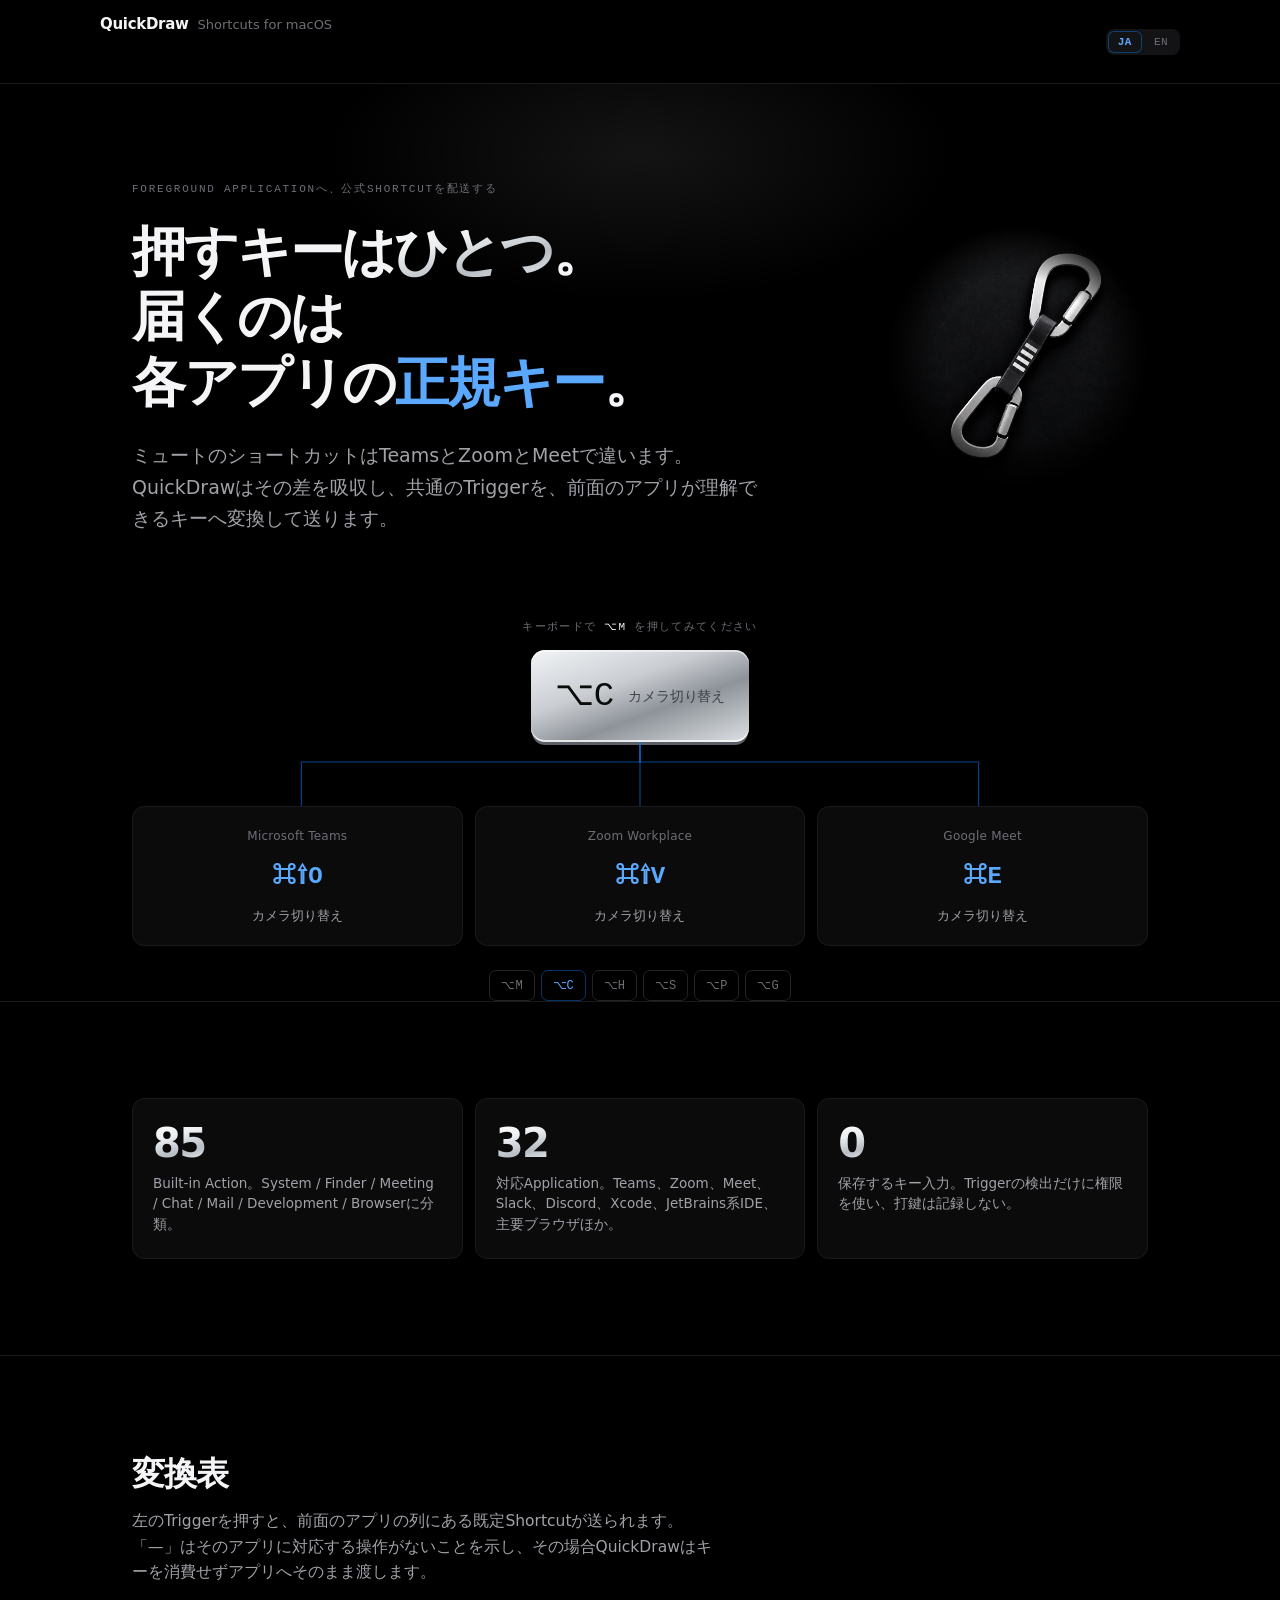
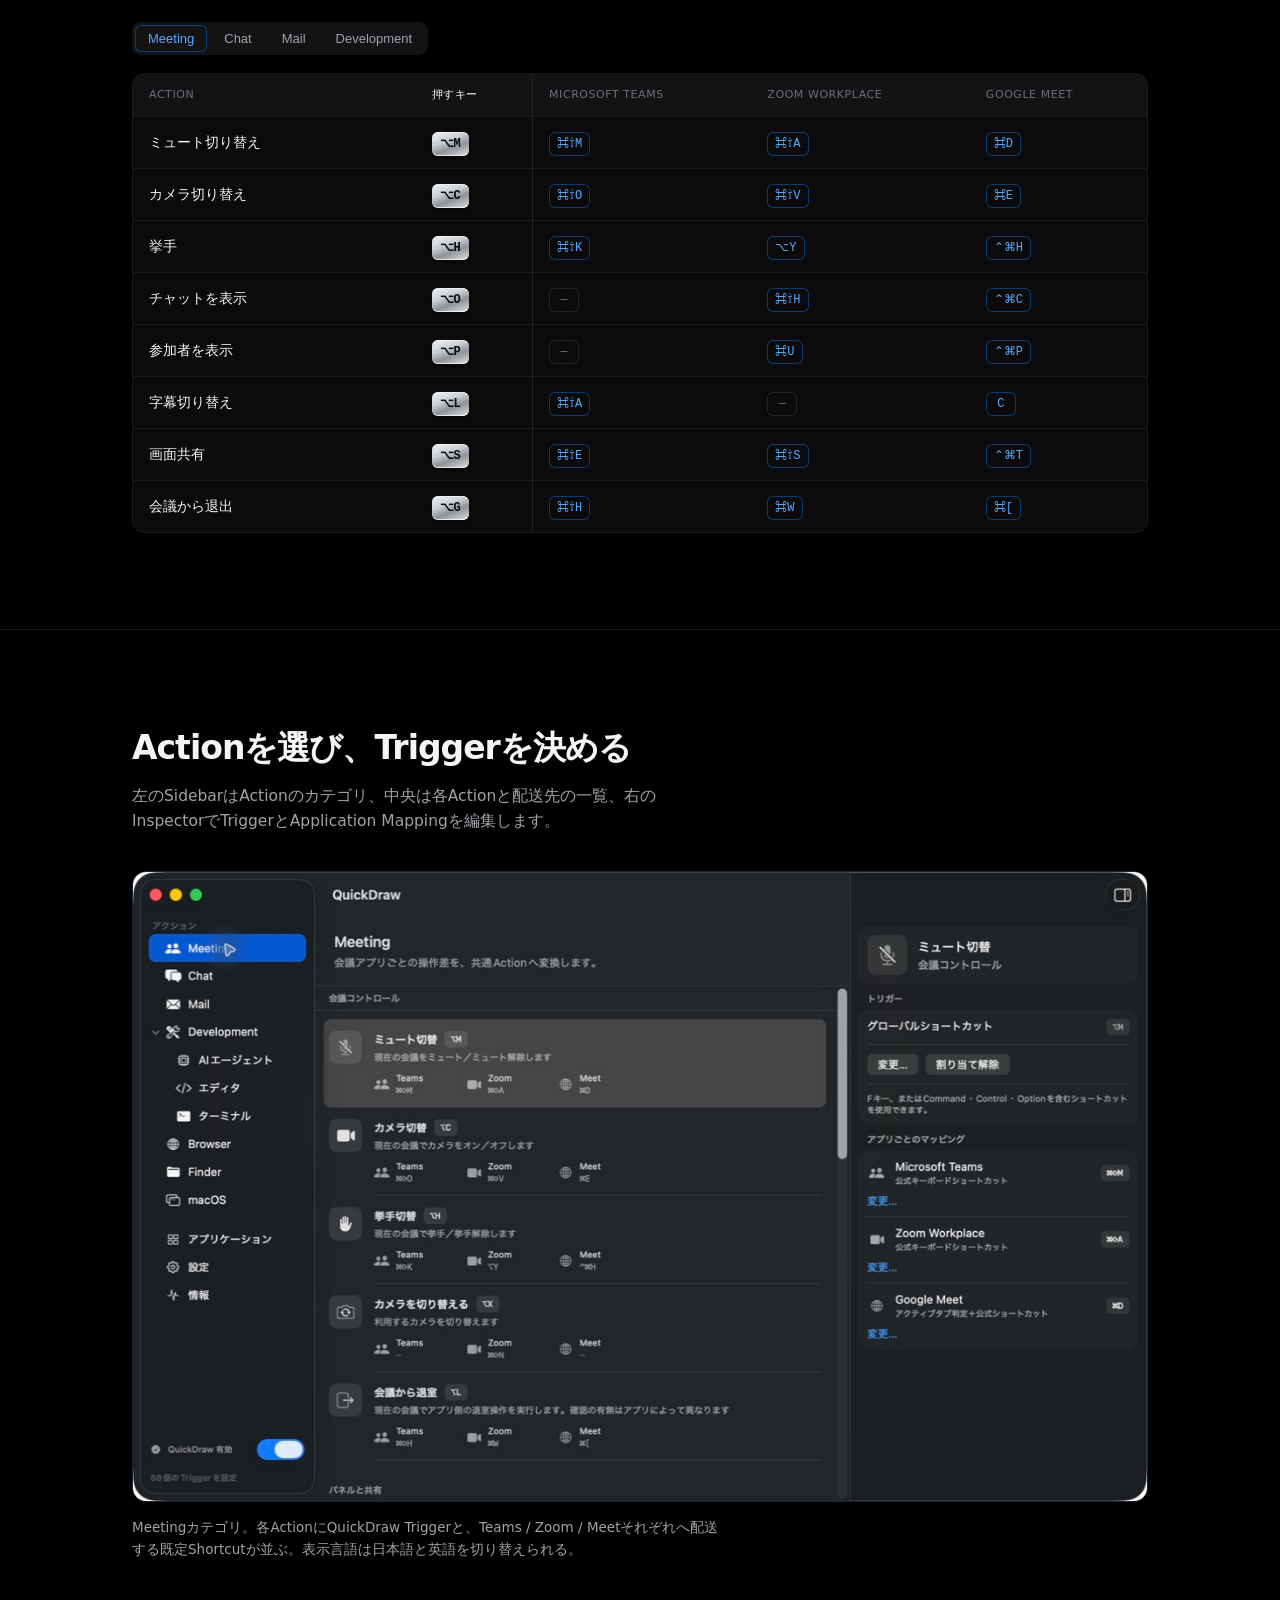
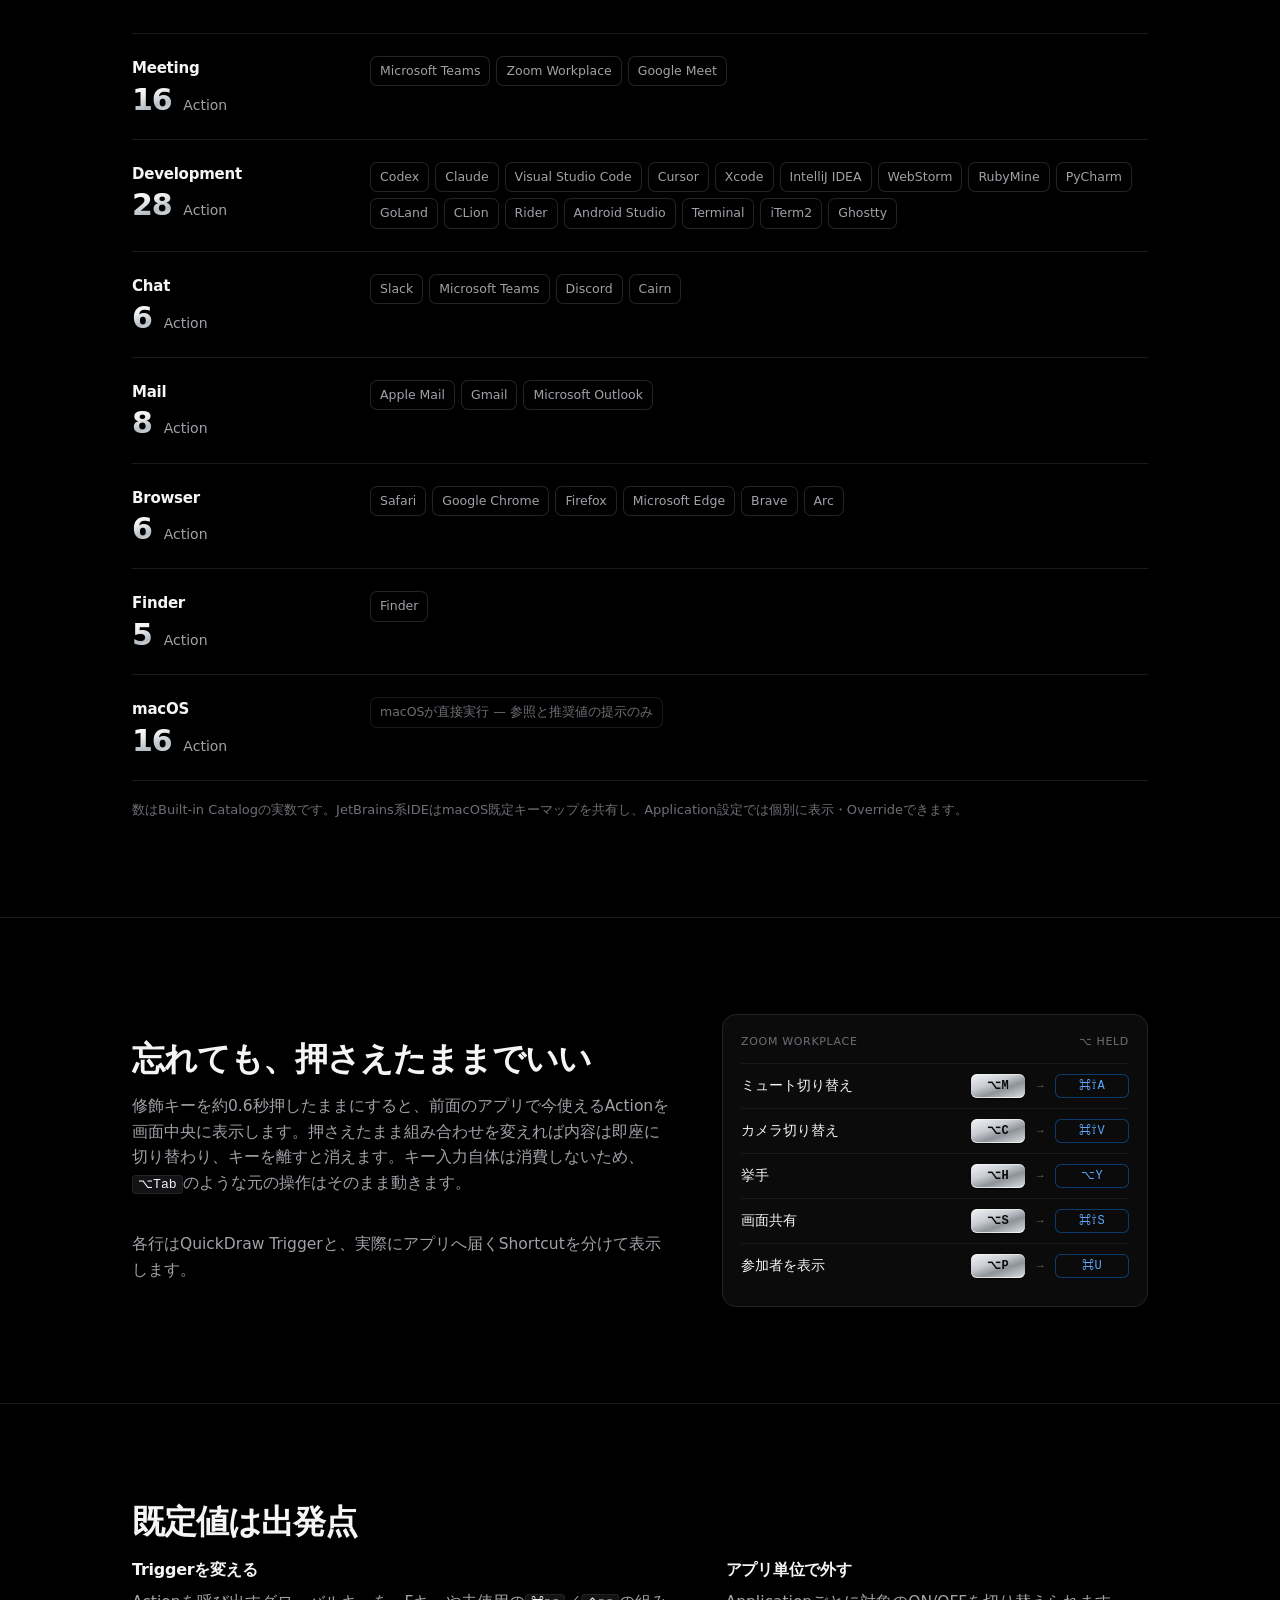
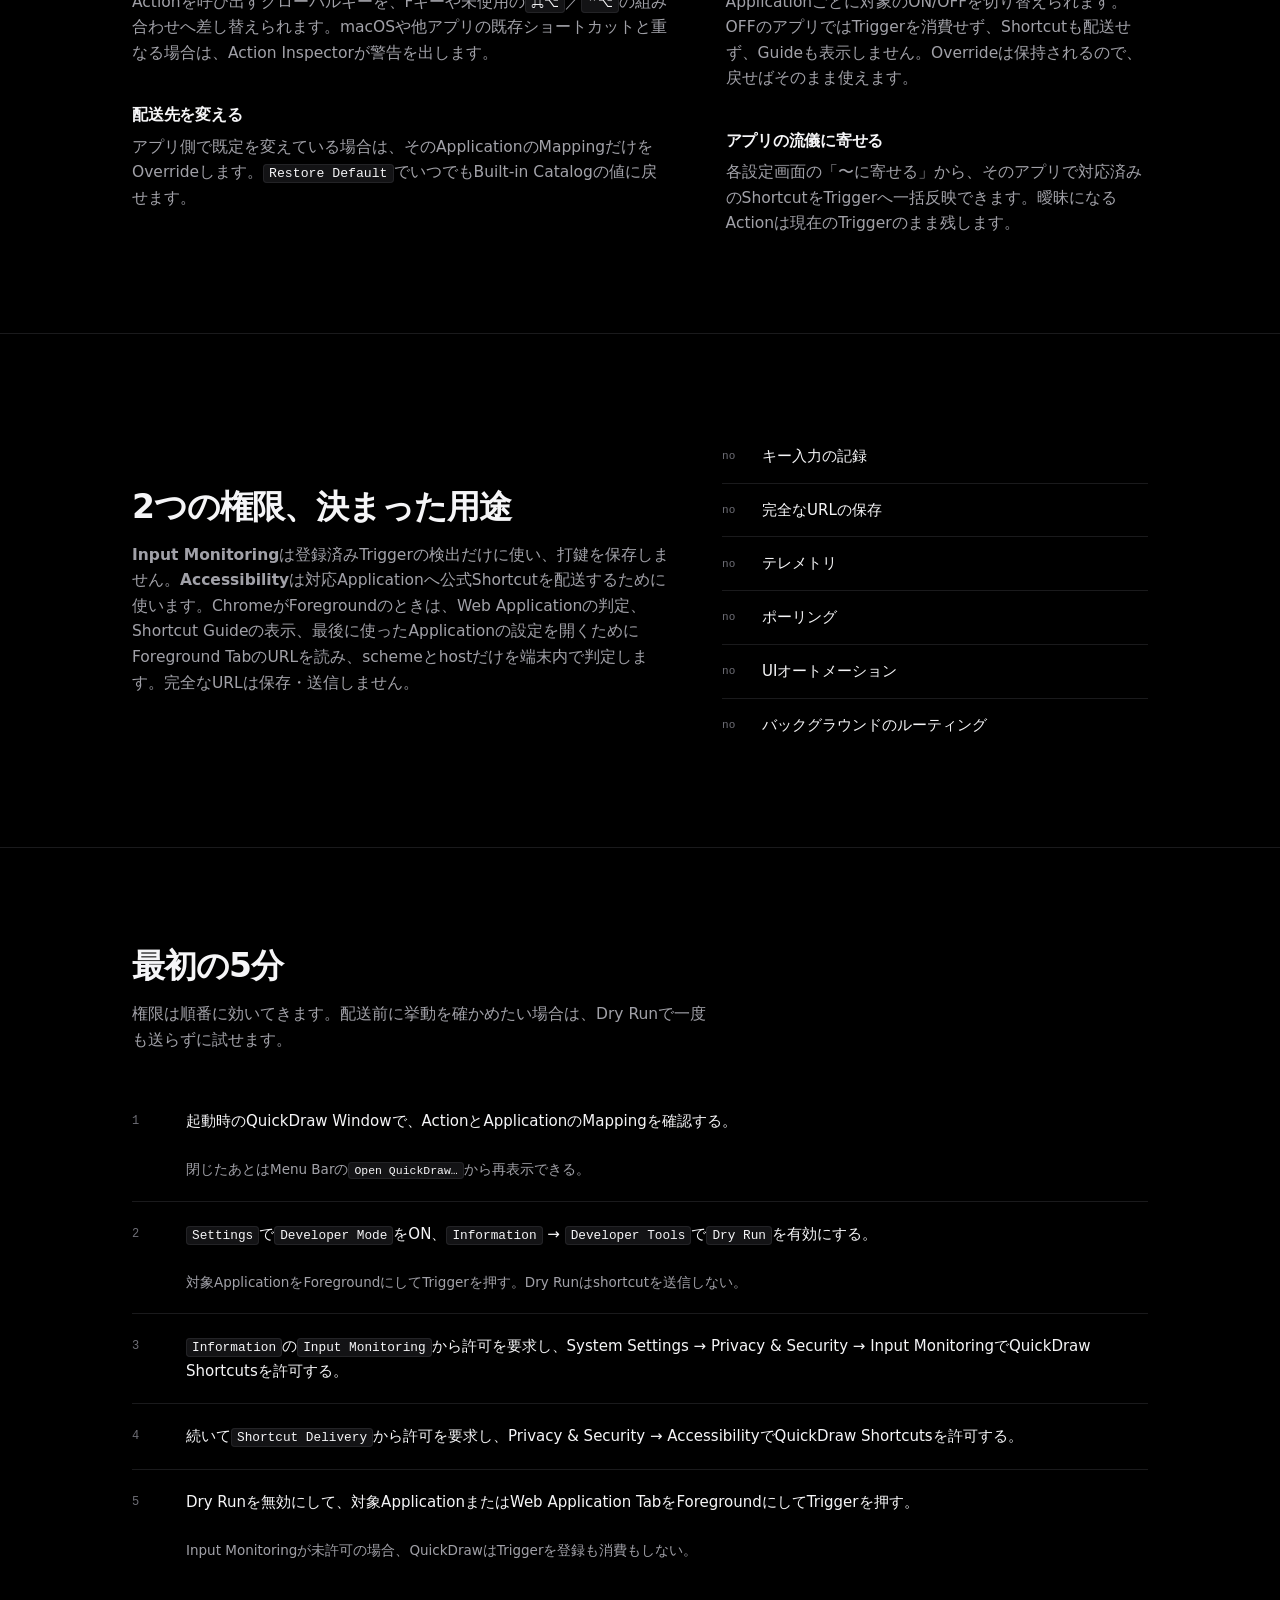
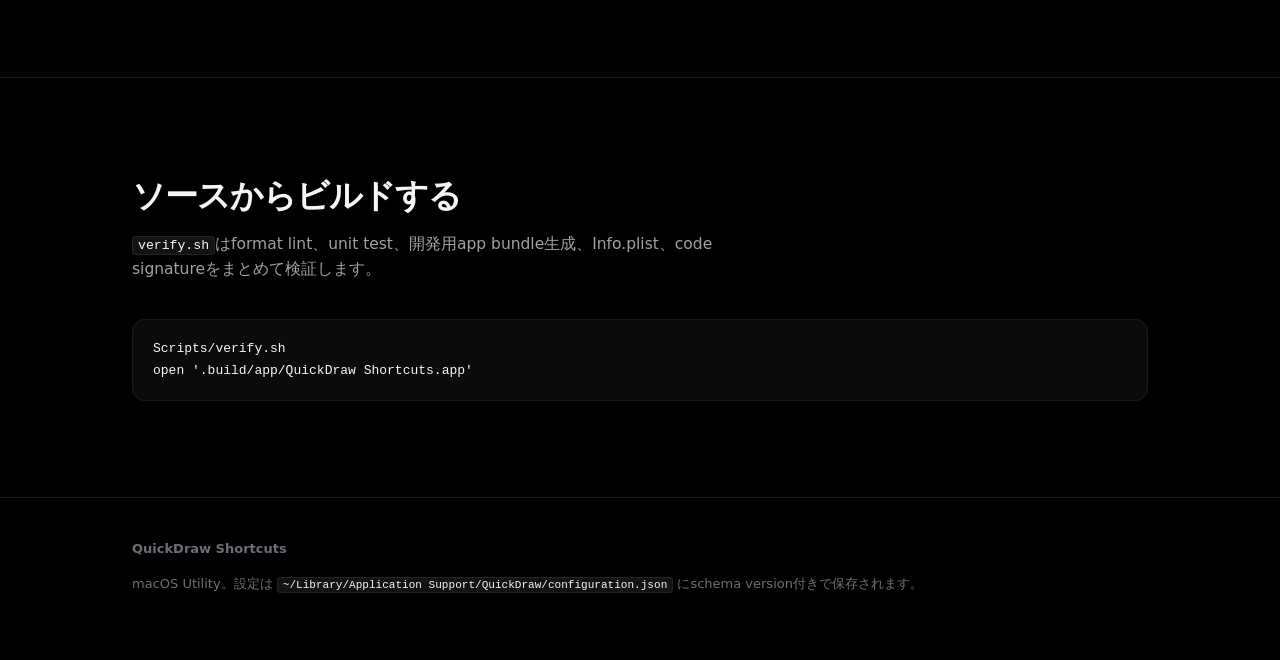
==== commit 677868d3: "docs: clarify Chrome URL access" ====
--- a/docs/site/index.html
+++ b/docs/site/index.html
@@ -427,8 +427,8 @@
     <div>
       <h2><span class="ja">2つの権限、決まった用途</span><span class="en">Two permissions, two jobs</span></h2>
       <p class="sub" style="margin-bottom:0">
-        <span class="ja"><b>Input Monitoring</b>は登録済みTriggerの検出だけに使い、打鍵を保存しません。<b>Accessibility</b>は対応Applicationへ公式Shortcutを配送するために使います。Google MeetとGmailを使う場合のみ、ChromeのForeground TabのURLをhost判定のために読み、判定後は完全なURLを保存しません。</span>
-        <span class="en"><b>Input Monitoring</b> detects your registered triggers and stores no keystrokes. <b>Accessibility</b> delivers the official shortcut to the app in front. Only if you use Google Meet or Gmail does QuickDraw read the foreground Chrome tab's URL — to identify the host, after which the full URL is not retained.</span>
+        <span class="ja"><b>Input Monitoring</b>は登録済みTriggerの検出だけに使い、打鍵を保存しません。<b>Accessibility</b>は対応Applicationへ公式Shortcutを配送するために使います。ChromeがForegroundのときは、Web Applicationの判定、Shortcut Guideの表示、最後に使ったApplicationの設定を開くためにForeground TabのURLを読み、schemeとhostだけを端末内で判定します。完全なURLは保存・送信しません。</span>
+        <span class="en"><b>Input Monitoring</b> detects your registered triggers and stores no keystrokes. <b>Accessibility</b> delivers the official shortcut to the app in front. When Chrome is in the foreground, QuickDraw may read the foreground tab's URL to identify supported web apps, show the Shortcut Guide, or open settings for the last-used app. Only the scheme and host are evaluated locally; the full URL is not stored or transmitted.</span>
       </p>
     </div>
     <div>
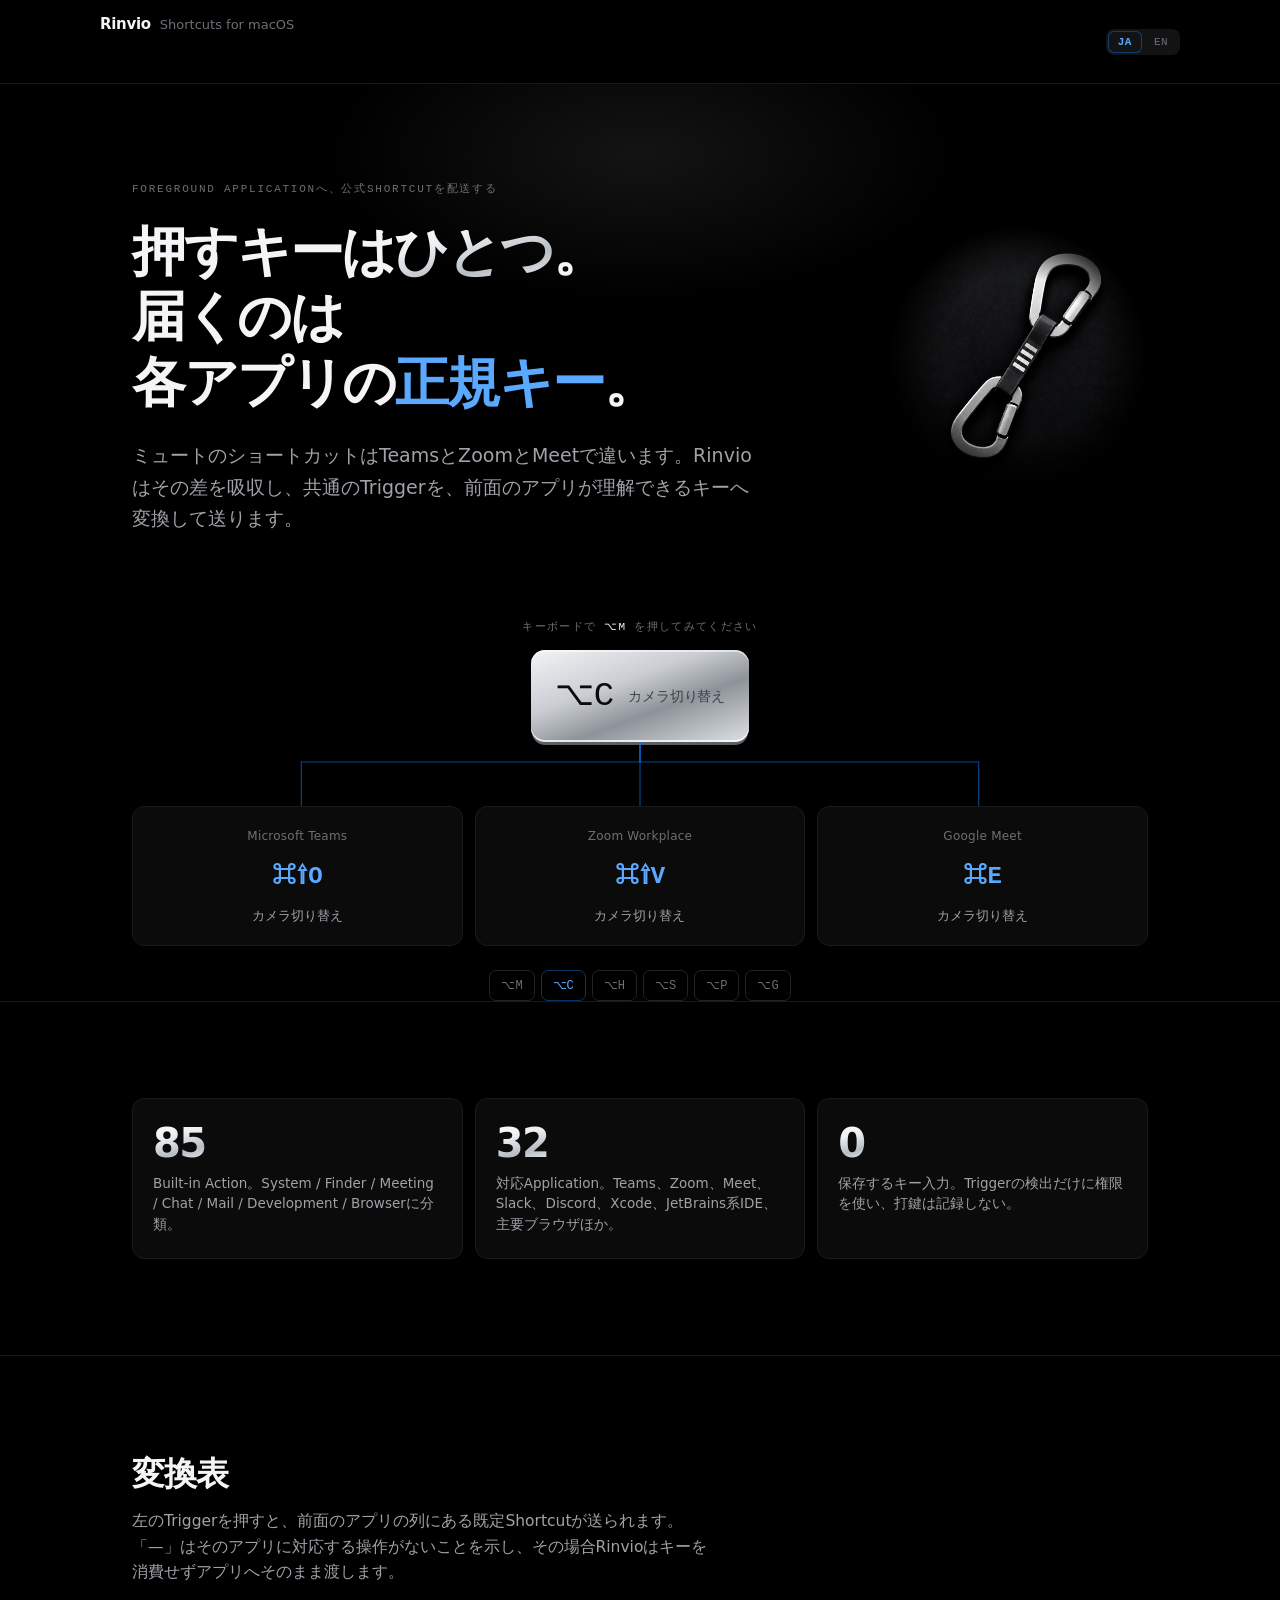
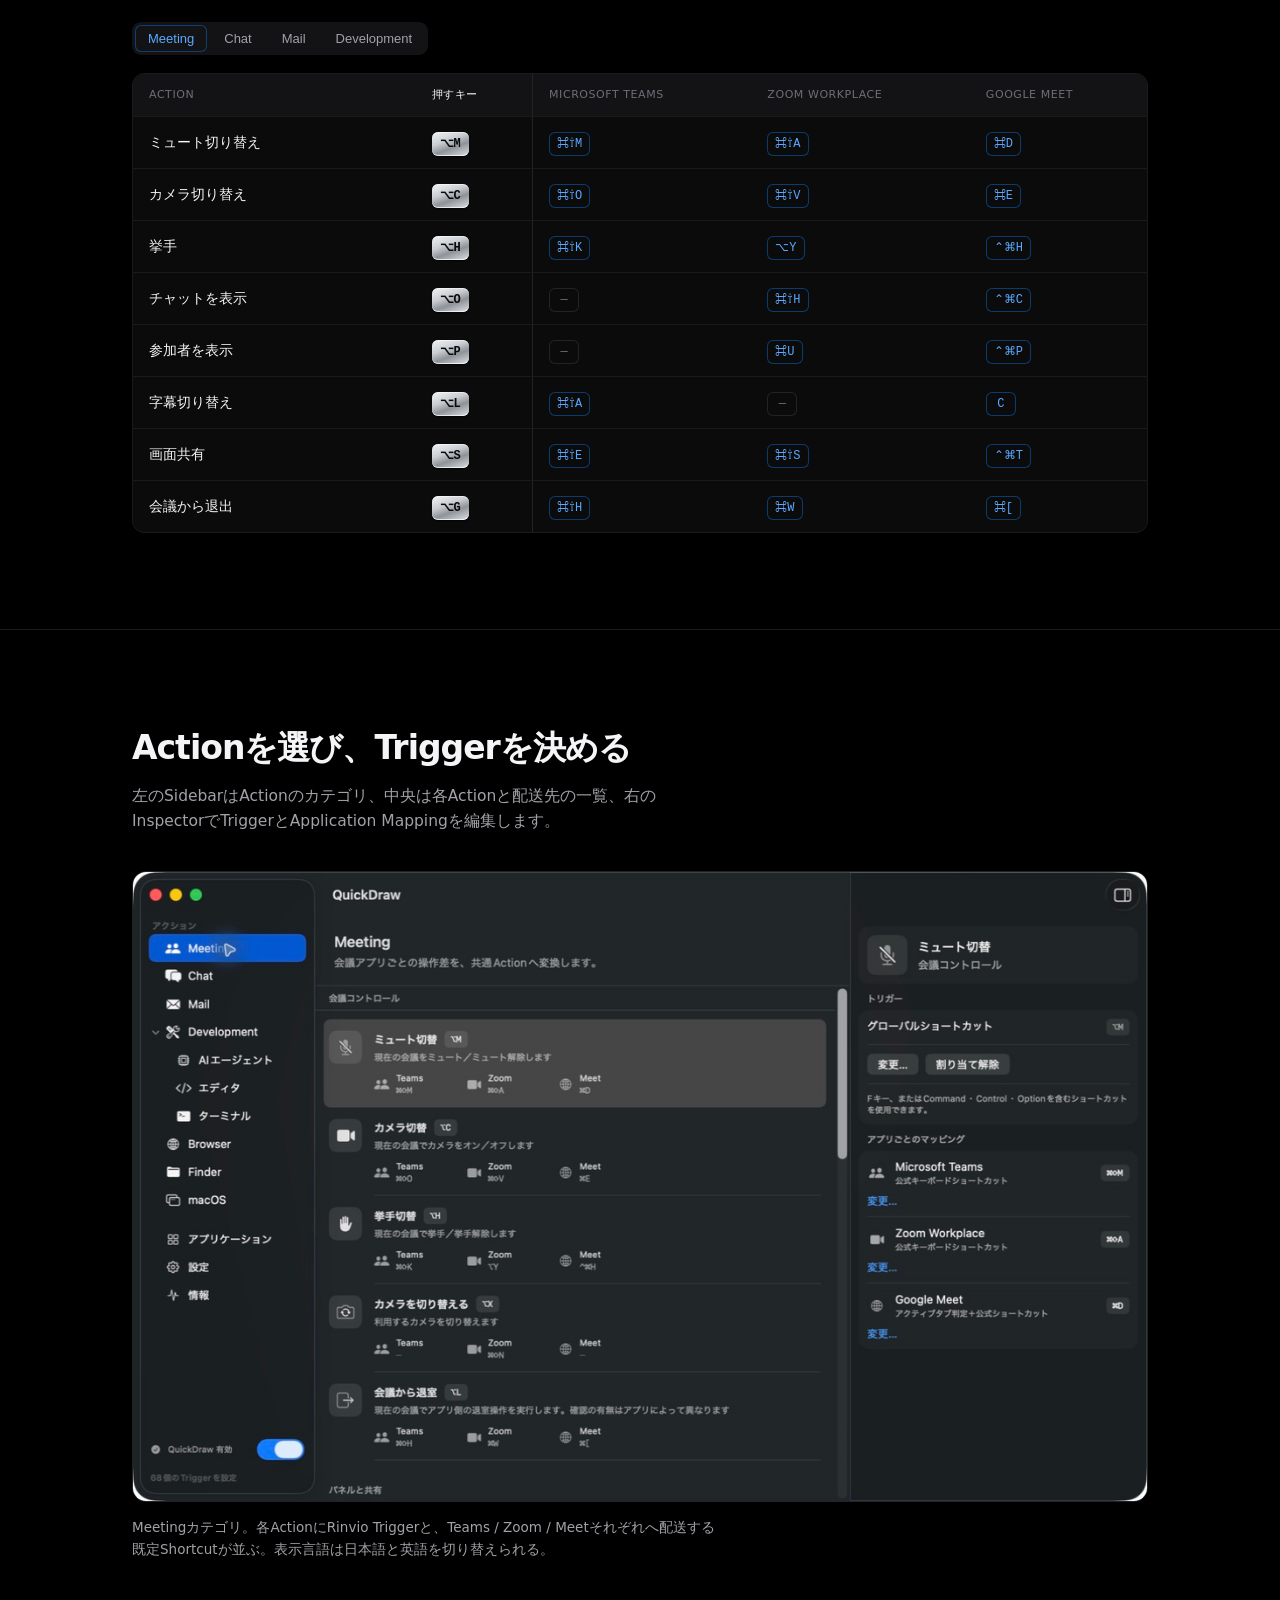
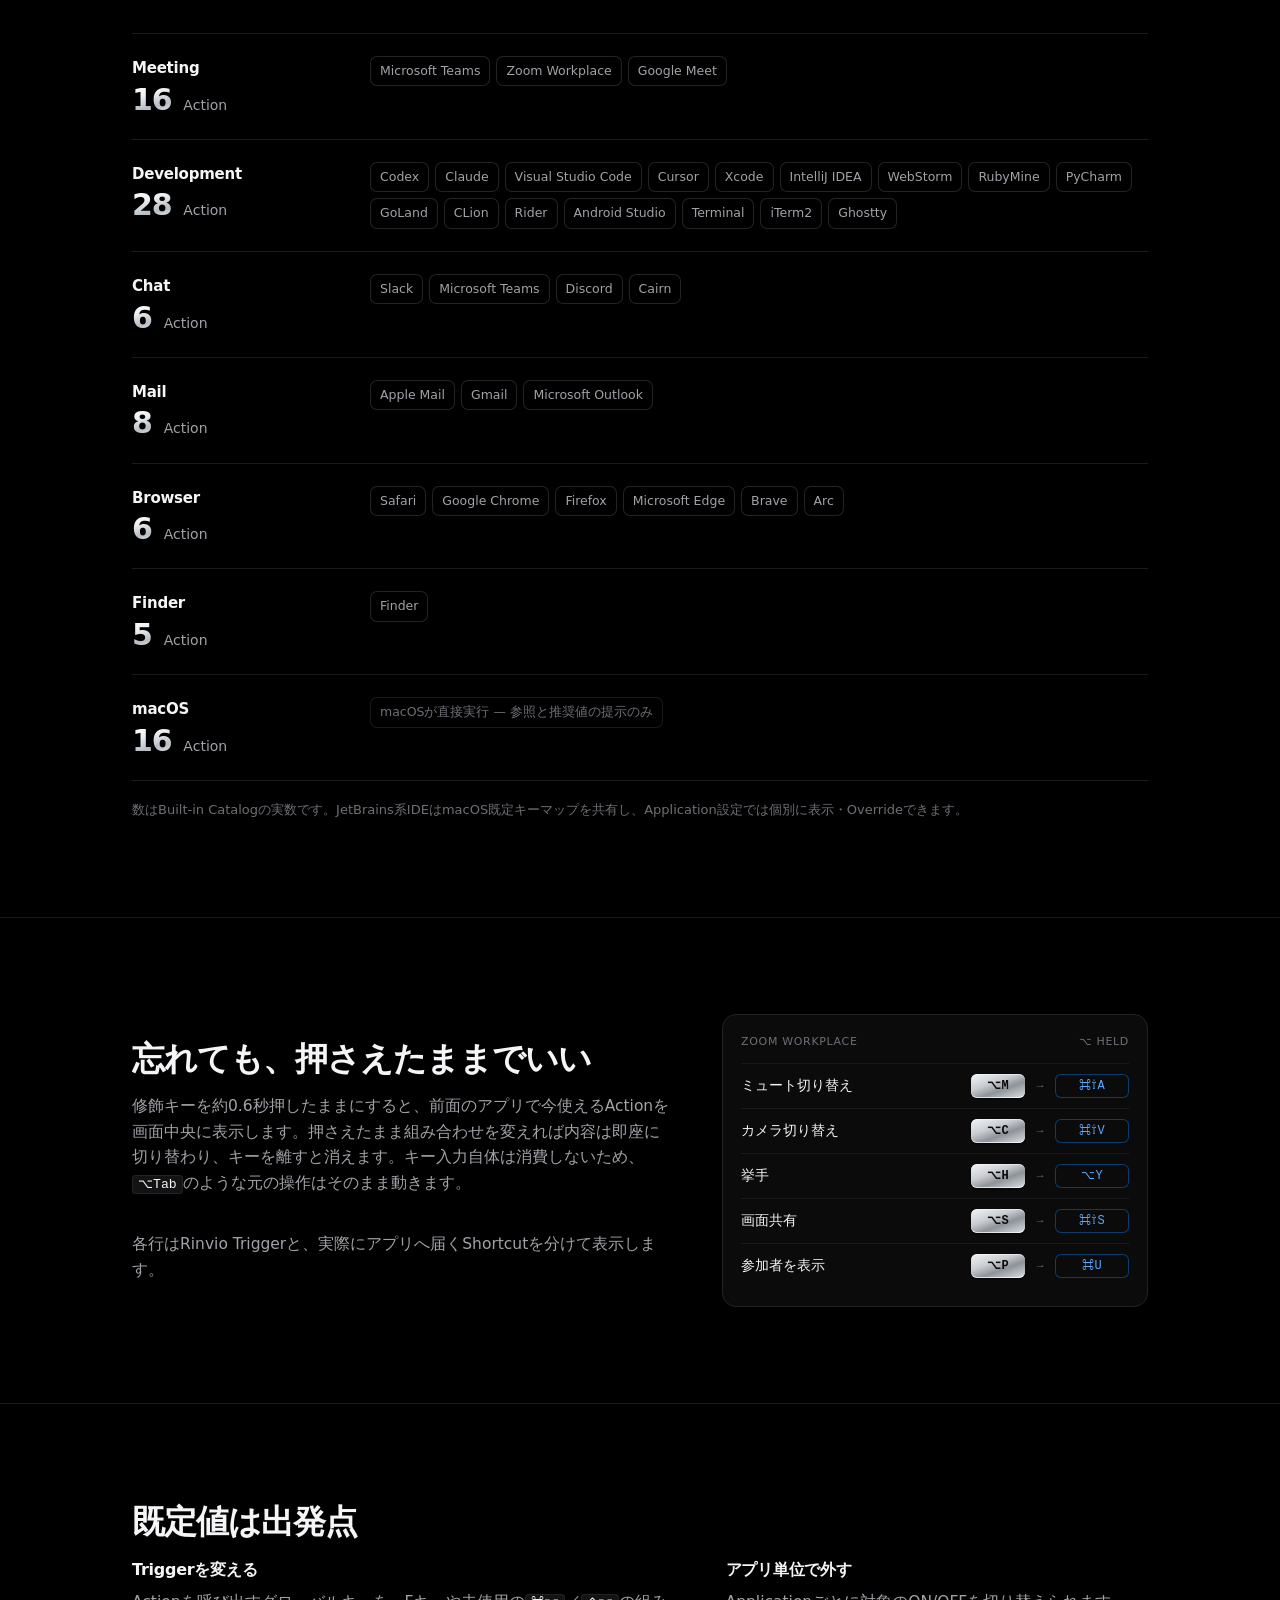
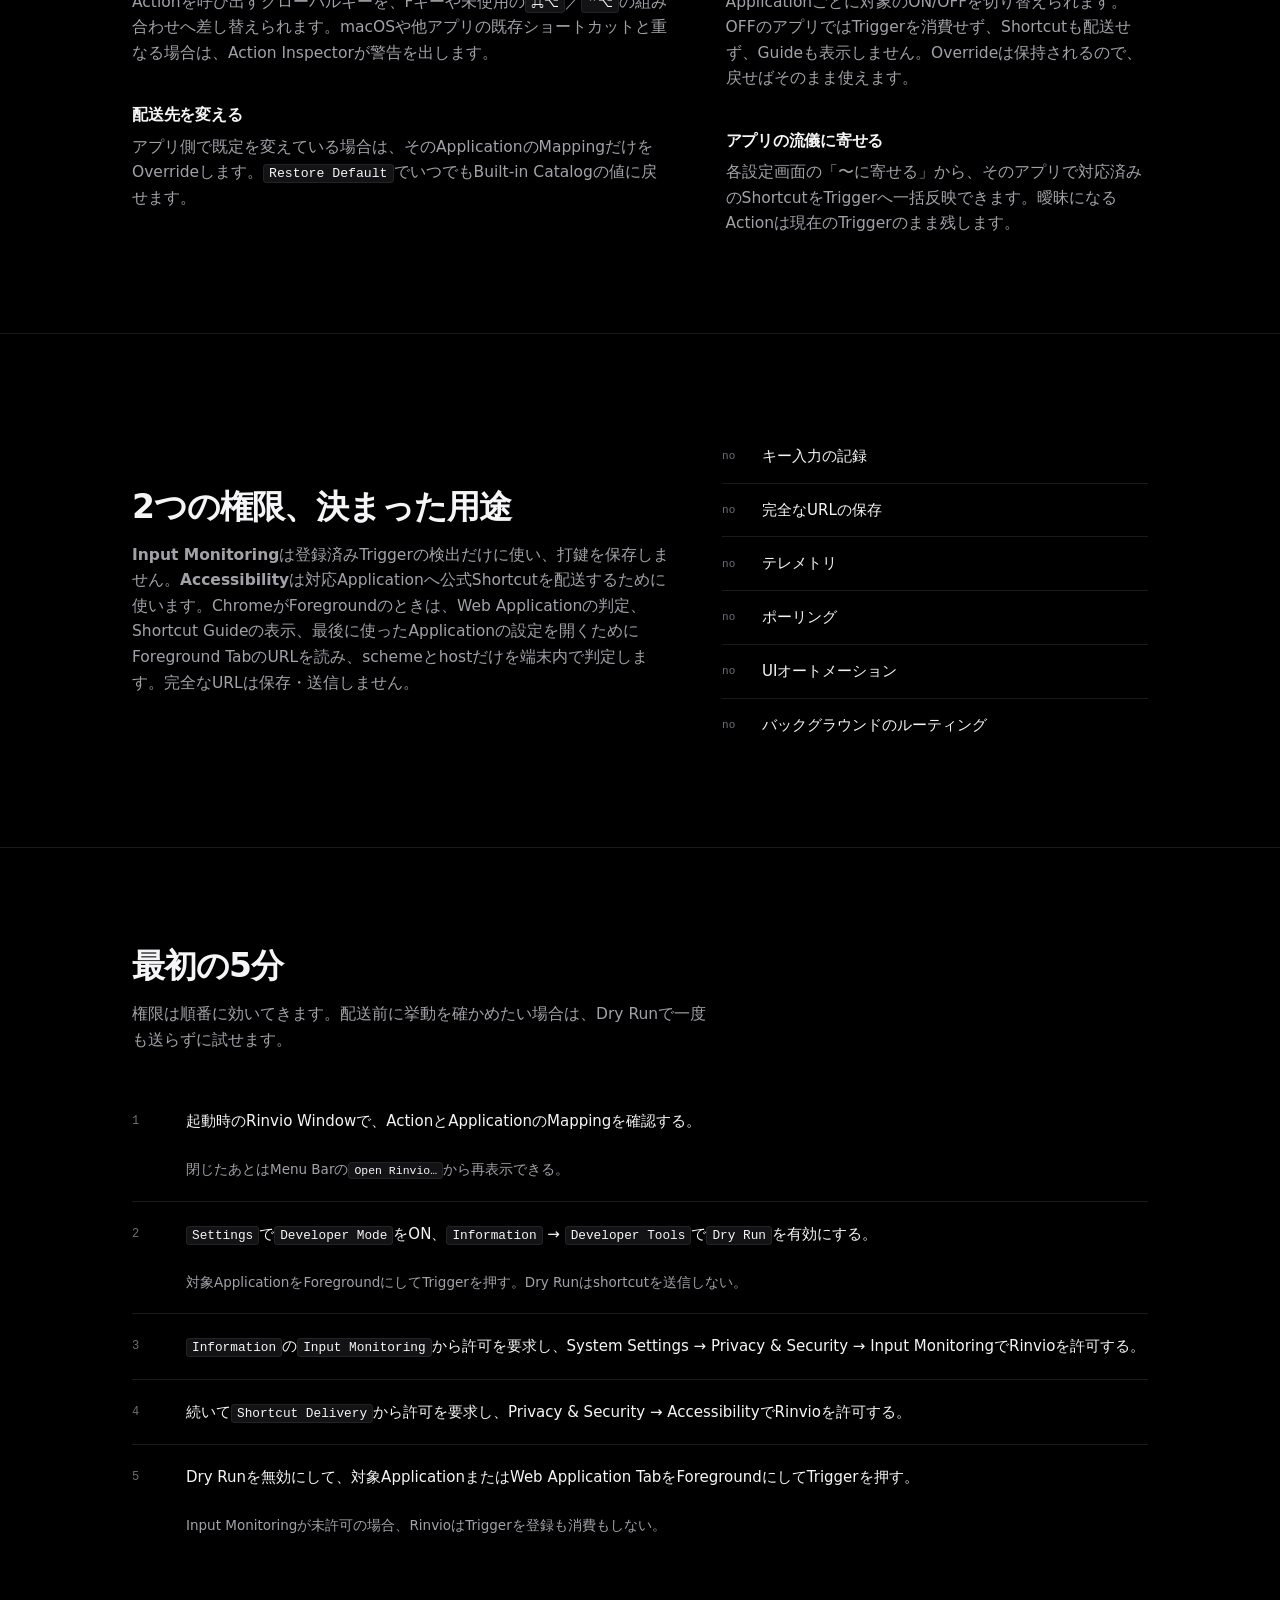
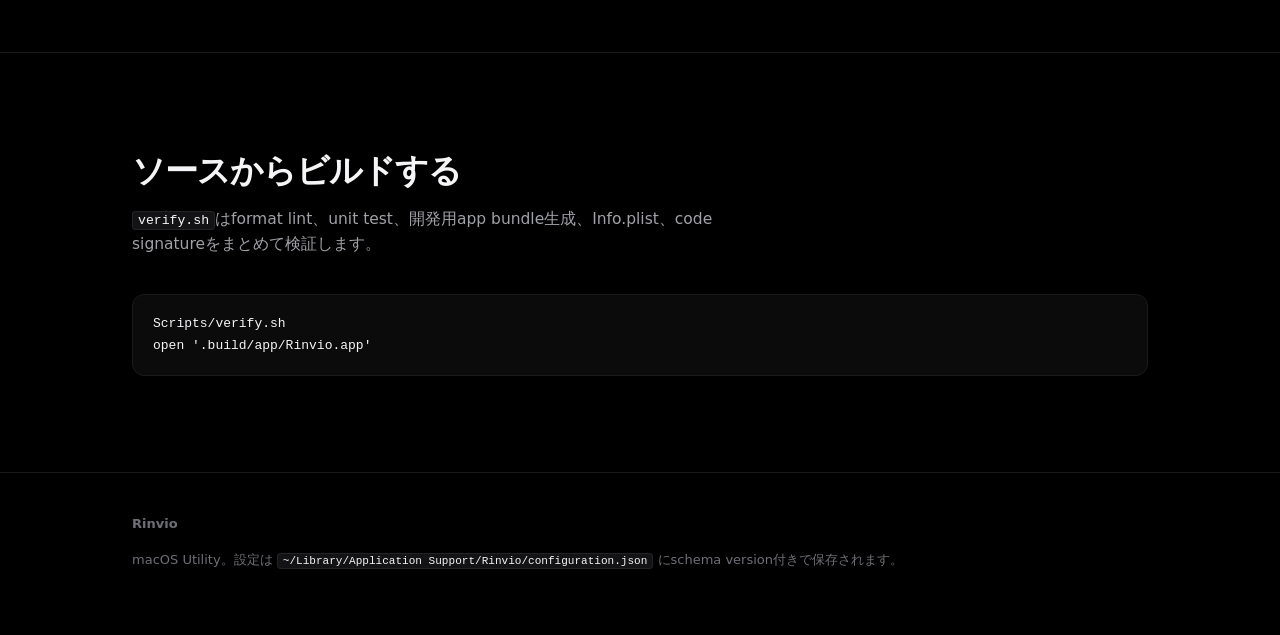
==== commit 4bd25826: "docs: rename landing page to Rinvio" ====
--- a/docs/site/index.html
+++ b/docs/site/index.html
@@ -1,7 +1,7 @@
 <!doctype html>
 <meta charset="utf-8">
 <meta name="viewport" content="width=device-width, initial-scale=1">
-<title>QuickDraw Shortcuts</title>
+<title>Rinvio — Shortcuts for macOS</title>
 
 <style>
 /* ===================== tokens =====================
@@ -280,7 +280,7 @@
 <header>
   <div class="wrap bar">
     <div class="mark">
-      <span class="txt">QuickDraw <span class="sub">Shortcuts for macOS</span></span>
+      <span class="txt">Rinvio <span class="sub">Shortcuts for macOS</span></span>
     </div>
     <div class="langtoggle" role="group" aria-label="Display language / 表示言語">
       <button type="button" data-setlang="ja" aria-pressed="true">JA</button>
@@ -303,11 +303,11 @@
       <span class="en"><span class="swap">One key</span> you press.<br>Each app's <span class="out">own shortcut</span> arrives.</span>
     </h1>
     <p class="lede">
-      <span class="ja">ミュートのショートカットはTeamsとZoomとMeetで違います。QuickDrawはその差を吸収し、共通のTriggerを、前面のアプリが理解できるキーへ変換して送ります。</span>
-      <span class="en">Mute is a different chord in Teams, Zoom, and Meet. QuickDraw absorbs the difference: one trigger, converted into the key the foreground app already understands.</span>
+      <span class="ja">ミュートのショートカットはTeamsとZoomとMeetで違います。Rinvioはその差を吸収し、共通のTriggerを、前面のアプリが理解できるキーへ変換して送ります。</span>
+      <span class="en">Mute is a different chord in Teams, Zoom, and Meet. Rinvio absorbs the difference: one trigger, converted into the key the foreground app already understands.</span>
     </p>
     </div>
-    <div class="heroicon"><img src="assets/icon.png" alt="QuickDraw app icon" width="512" height="512"></div>
+    <div class="heroicon"><img src="assets/icon.png" alt="Rinvio app icon" width="512" height="512"></div>
   </div>
 
   <div class="router">
@@ -353,8 +353,8 @@
   <div class="wrap">
     <h2><span class="ja">変換表</span><span class="en">The conversion table</span></h2>
     <p class="sub">
-      <span class="ja">左のTriggerを押すと、前面のアプリの列にある既定Shortcutが送られます。「—」はそのアプリに対応する操作がないことを示し、その場合QuickDrawはキーを消費せずアプリへそのまま渡します。</span>
-      <span class="en">Press the trigger on the left; the shortcut in the foreground app's column is what gets sent. A dash means that app has no matching command — QuickDraw passes the key straight through instead of consuming it.</span>
+      <span class="ja">左のTriggerを押すと、前面のアプリの列にある既定Shortcutが送られます。「—」はそのアプリに対応する操作がないことを示し、その場合Rinvioはキーを消費せずアプリへそのまま渡します。</span>
+      <span class="en">Press the trigger on the left; the shortcut in the foreground app's column is what gets sent. A dash means that app has no matching command — Rinvio passes the key straight through instead of consuming it.</span>
     </p>
     <div class="tabs" id="tabs" role="tablist"></div>
     <div class="tablewrap"><table id="mapTable"><thead></thead><tbody></tbody></table></div>
@@ -387,8 +387,8 @@
         <span class="en">Hold a modifier for about 0.6 seconds and the actions available in the foreground app appear in the center of the screen. Change the combination while holding and the list updates instantly; release to dismiss. The keys aren't consumed, so <kbd>⌥Tab</kbd> and friends still behave normally.</span>
       </p>
       <p class="sub" style="margin-bottom:0">
-        <span class="ja">各行はQuickDraw Triggerと、実際にアプリへ届くShortcutを分けて表示します。</span>
-        <span class="en">Each row separates the QuickDraw trigger from the shortcut the app actually receives.</span>
+        <span class="ja">各行はRinvio Triggerと、実際にアプリへ届くShortcutを分けて表示します。</span>
+        <span class="en">Each row separates the Rinvio trigger from the shortcut the app actually receives.</span>
       </p>
     </div>
     <div class="hud" role="img" aria-label="Shortcut Guide overlay showing Option-key actions for Zoom Workplace">
@@ -414,7 +414,7 @@
       </div>
       <div>
         <h3><span class="ja">アプリ単位で外す</span><span class="en">Exclude an app</span></h3>
-        <p class="sub"><span class="ja">Applicationごとに対象のON/OFFを切り替えられます。OFFのアプリではTriggerを消費せず、Shortcutも配送せず、Guideも表示しません。Overrideは保持されるので、戻せばそのまま使えます。</span><span class="en">Turn any app on or off individually. While it's off, QuickDraw consumes no triggers, delivers no shortcuts, and shows no guide there — your overrides are kept for when you turn it back on.</span></p>
+        <p class="sub"><span class="ja">Applicationごとに対象のON/OFFを切り替えられます。OFFのアプリではTriggerを消費せず、Shortcutも配送せず、Guideも表示しません。Overrideは保持されるので、戻せばそのまま使えます。</span><span class="en">Turn any app on or off individually. While it's off, Rinvio consumes no triggers, delivers no shortcuts, and shows no guide there — your overrides are kept for when you turn it back on.</span></p>
         <h3><span class="ja">アプリの流儀に寄せる</span><span class="en">Match an app's conventions</span></h3>
         <p class="sub" style="margin-bottom:0"><span class="ja">各設定画面の「〜に寄せる」から、そのアプリで対応済みのShortcutをTriggerへ一括反映できます。曖昧になるActionは現在のTriggerのまま残します。</span><span class="en">Adopt one app's existing shortcuts as your triggers in a single step. Actions that would become ambiguous keep the trigger they have.</span></p>
       </div>
@@ -428,7 +428,7 @@
       <h2><span class="ja">2つの権限、決まった用途</span><span class="en">Two permissions, two jobs</span></h2>
       <p class="sub" style="margin-bottom:0">
         <span class="ja"><b>Input Monitoring</b>は登録済みTriggerの検出だけに使い、打鍵を保存しません。<b>Accessibility</b>は対応Applicationへ公式Shortcutを配送するために使います。ChromeがForegroundのときは、Web Applicationの判定、Shortcut Guideの表示、最後に使ったApplicationの設定を開くためにForeground TabのURLを読み、schemeとhostだけを端末内で判定します。完全なURLは保存・送信しません。</span>
-        <span class="en"><b>Input Monitoring</b> detects your registered triggers and stores no keystrokes. <b>Accessibility</b> delivers the official shortcut to the app in front. When Chrome is in the foreground, QuickDraw may read the foreground tab's URL to identify supported web apps, show the Shortcut Guide, or open settings for the last-used app. Only the scheme and host are evaluated locally; the full URL is not stored or transmitted.</span>
+        <span class="en"><b>Input Monitoring</b> detects your registered triggers and stores no keystrokes. <b>Accessibility</b> delivers the official shortcut to the app in front. When Chrome is in the foreground, Rinvio may read the foreground tab's URL to identify supported web apps, show the Shortcut Guide, or open settings for the last-used app. Only the scheme and host are evaluated locally; the full URL is not stored or transmitted.</span>
       </p>
     </div>
     <div>
@@ -452,14 +452,14 @@
       <span class="en">The permissions build on each other. If you'd rather see the behavior before anything is sent, Dry Run runs the whole path and delivers nothing.</span>
     </p>
     <ol class="steps">
-      <li><p><span class="ja">起動時のQuickDraw Windowで、ActionとApplicationのMappingを確認する。</span><span class="en">Review the actions and each app's mapping in the window that opens on launch.</span></p>
-        <p class="note"><span class="ja">閉じたあとはMenu Barの<kbd>Open QuickDraw…</kbd>から再表示できる。</span><span class="en">Reopen it later from <kbd>Open QuickDraw…</kbd> in the menu bar.</span></p></li>
+      <li><p><span class="ja">起動時のRinvio Windowで、ActionとApplicationのMappingを確認する。</span><span class="en">Review the actions and each app's mapping in the window that opens on launch.</span></p>
+        <p class="note"><span class="ja">閉じたあとはMenu Barの<kbd>Open Rinvio…</kbd>から再表示できる。</span><span class="en">Reopen it later from <kbd>Open Rinvio…</kbd> in the menu bar.</span></p></li>
       <li><p><span class="ja"><kbd>Settings</kbd>で<kbd>Developer Mode</kbd>をON、<kbd>Information</kbd> → <kbd>Developer Tools</kbd>で<kbd>Dry Run</kbd>を有効にする。</span><span class="en">Turn on <kbd>Developer Mode</kbd> in <kbd>Settings</kbd>, then enable <kbd>Dry Run</kbd> under <kbd>Information</kbd> → <kbd>Developer Tools</kbd>.</span></p>
         <p class="note"><span class="ja">対象ApplicationをForegroundにしてTriggerを押す。Dry Runはshortcutを送信しない。</span><span class="en">Bring a supported app to the front and press a trigger. Dry Run sends no shortcut.</span></p></li>
-      <li><p><span class="ja"><kbd>Information</kbd>の<kbd>Input Monitoring</kbd>から許可を要求し、System Settings → Privacy &amp; Security → Input MonitoringでQuickDraw Shortcutsを許可する。</span><span class="en">Request <kbd>Input Monitoring</kbd> from <kbd>Information</kbd>, then allow QuickDraw Shortcuts in System Settings → Privacy &amp; Security → Input Monitoring.</span></p></li>
-      <li><p><span class="ja">続いて<kbd>Shortcut Delivery</kbd>から許可を要求し、Privacy &amp; Security → AccessibilityでQuickDraw Shortcutsを許可する。</span><span class="en">Then request <kbd>Shortcut Delivery</kbd> and allow QuickDraw Shortcuts under Privacy &amp; Security → Accessibility.</span></p></li>
+      <li><p><span class="ja"><kbd>Information</kbd>の<kbd>Input Monitoring</kbd>から許可を要求し、System Settings → Privacy &amp; Security → Input MonitoringでRinvioを許可する。</span><span class="en">Request <kbd>Input Monitoring</kbd> from <kbd>Information</kbd>, then allow Rinvio in System Settings → Privacy &amp; Security → Input Monitoring.</span></p></li>
+      <li><p><span class="ja">続いて<kbd>Shortcut Delivery</kbd>から許可を要求し、Privacy &amp; Security → AccessibilityでRinvioを許可する。</span><span class="en">Then request <kbd>Shortcut Delivery</kbd> and allow Rinvio under Privacy &amp; Security → Accessibility.</span></p></li>
       <li><p><span class="ja">Dry Runを無効にして、対象ApplicationまたはWeb Application TabをForegroundにしてTriggerを押す。</span><span class="en">Turn Dry Run off, bring a supported app or web app tab to the front, and press a trigger.</span></p>
-        <p class="note"><span class="ja">Input Monitoringが未許可の場合、QuickDrawはTriggerを登録も消費もしない。</span><span class="en">Without Input Monitoring, QuickDraw neither registers nor consumes triggers.</span></p></li>
+        <p class="note"><span class="ja">Input Monitoringが未許可の場合、RinvioはTriggerを登録も消費もしない。</span><span class="en">Without Input Monitoring, Rinvio neither registers nor consumes triggers.</span></p></li>
     </ol>
   </div>
 </section>
@@ -469,7 +469,7 @@
     <h2><span class="ja">ソースからビルドする</span><span class="en">Build it from source</span></h2>
     <p class="sub"><span class="ja"><kbd>verify.sh</kbd>はformat lint、unit test、開発用app bundle生成、Info.plist、code signatureをまとめて検証します。</span><span class="en"><kbd>verify.sh</kbd> runs the format lint, the unit tests, the dev app bundle build, and the Info.plist and code signature checks in one pass.</span></p>
 <pre>Scripts/verify.sh
-open '.build/app/QuickDraw Shortcuts.app'</pre>
+open '.build/app/Rinvio.app'</pre>
   </div>
 </section>
 
@@ -477,9 +477,9 @@
 
 <footer>
   <div class="wrap">
-    <div class="fbar"><b>QuickDraw Shortcuts</b></div>
-    <div class="ja">macOS Utility。設定は <kbd>~/Library/Application Support/QuickDraw/configuration.json</kbd> にschema version付きで保存されます。</div>
-    <div class="en">A macOS utility. Settings are stored with a schema version at <kbd>~/Library/Application Support/QuickDraw/configuration.json</kbd>.</div>
+    <div class="fbar"><b>Rinvio</b></div>
+    <div class="ja">macOS Utility。設定は <kbd>~/Library/Application Support/Rinvio/configuration.json</kbd> にschema version付きで保存されます。</div>
+    <div class="en">A macOS utility. Settings are stored with a schema version at <kbd>~/Library/Application Support/Rinvio/configuration.json</kbd>.</div>
   </div>
 </footer>
 
@@ -563,13 +563,13 @@
   /* ---------- screenshot ---------- */
   var shotEl = document.getElementById('shot');
   var SHOT_CAP = {
-    ja:'Meetingカテゴリ。各ActionにQuickDraw Triggerと、Teams / Zoom / Meetそれぞれへ配送する既定Shortcutが並ぶ。表示言語は日本語と英語を切り替えられる。',
-    en:'The Meeting category. Every action carries its QuickDraw trigger and the default shortcut delivered to Teams, Zoom, and Meet. The display language switches between Japanese and English.'
+    ja:'Meetingカテゴリ。各ActionにRinvio Triggerと、Teams / Zoom / Meetそれぞれへ配送する既定Shortcutが並ぶ。表示言語は日本語と英語を切り替えられる。',
+    en:'The Meeting category. Every action carries its Rinvio trigger and the default shortcut delivered to Teams, Zoom, and Meet. The display language switches between Japanese and English.'
   };
   function renderShot(){
     var lang = root.getAttribute('data-lang');
     shotEl.innerHTML =
-      '<img src="assets/shots/'+lang+'/01-meeting.jpeg" width="1160" height="720" alt="QuickDraw settings window, Meeting category">' +
+      '<img src="assets/shots/'+lang+'/01-meeting.jpeg" width="1160" height="720" alt="Rinvio settings window, Meeting category">' +
       '<figcaption>'+SHOT_CAP[lang]+'</figcaption>';
   }
 
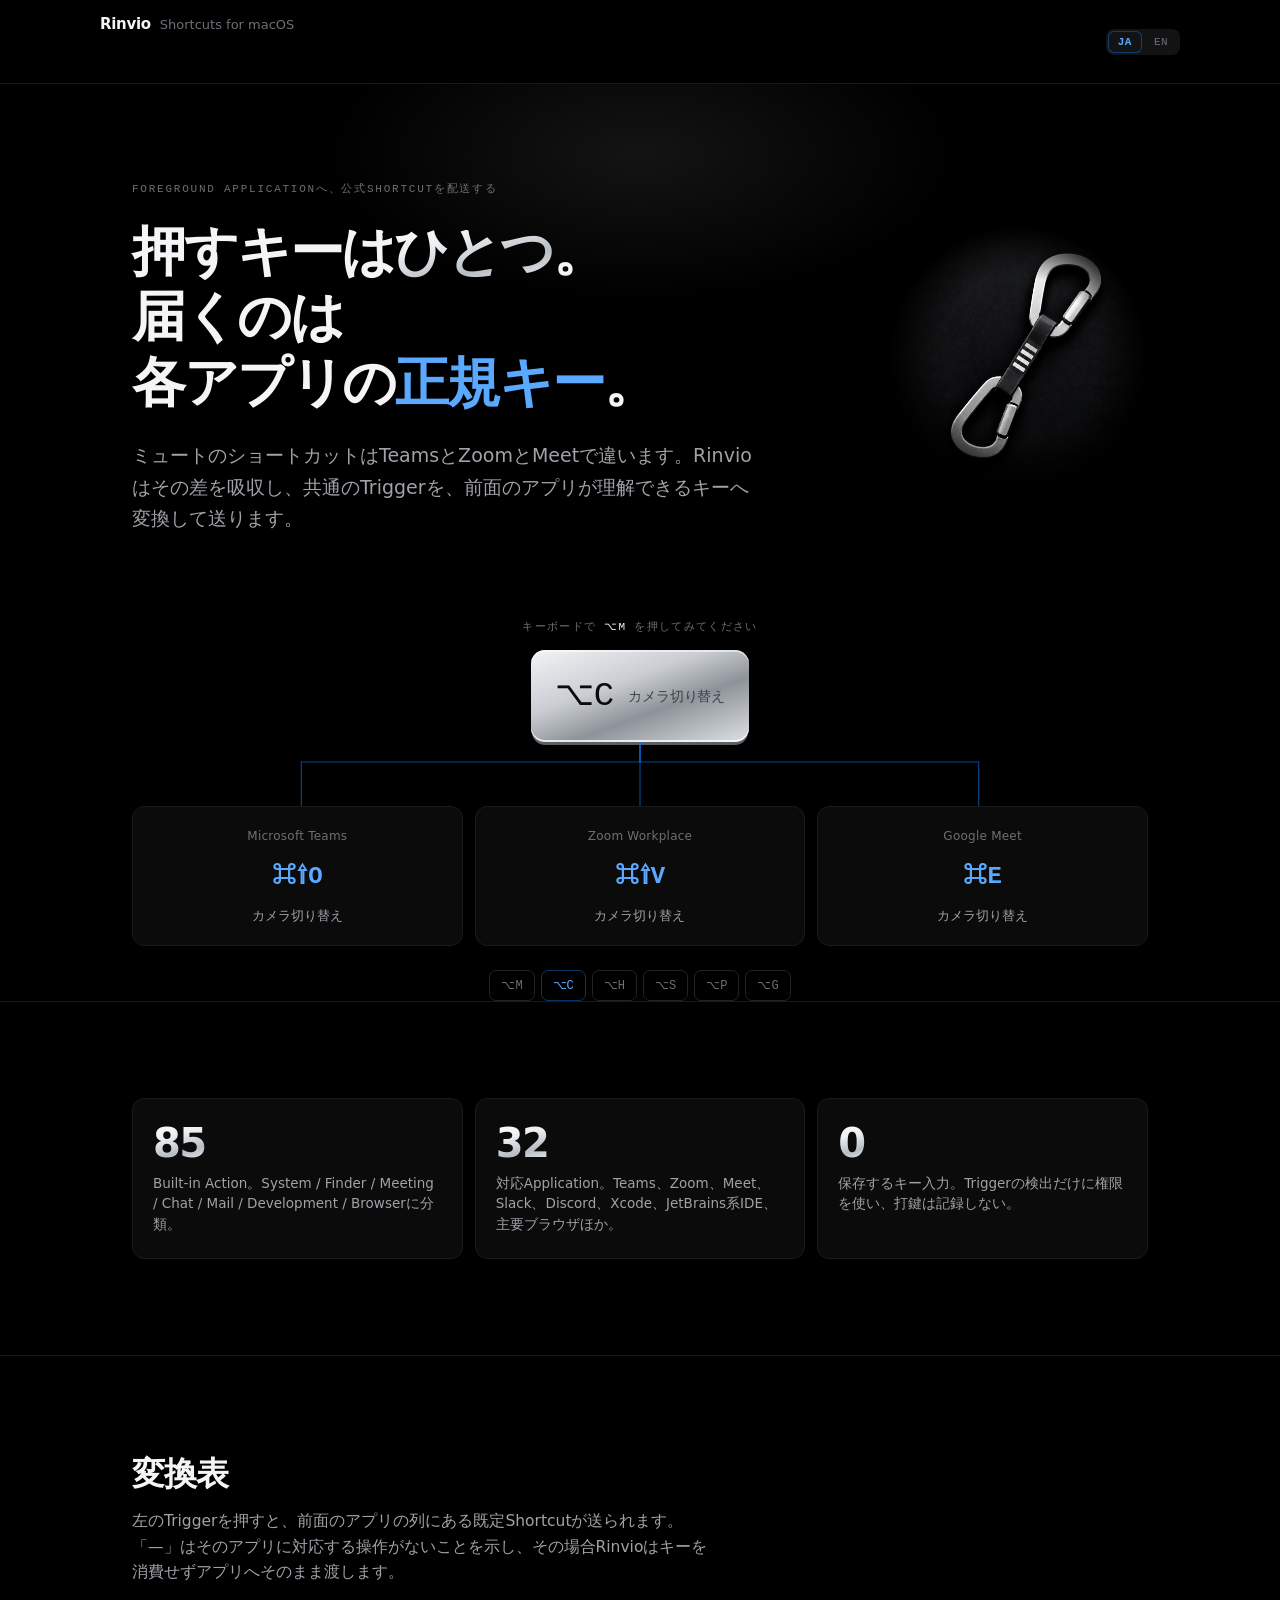
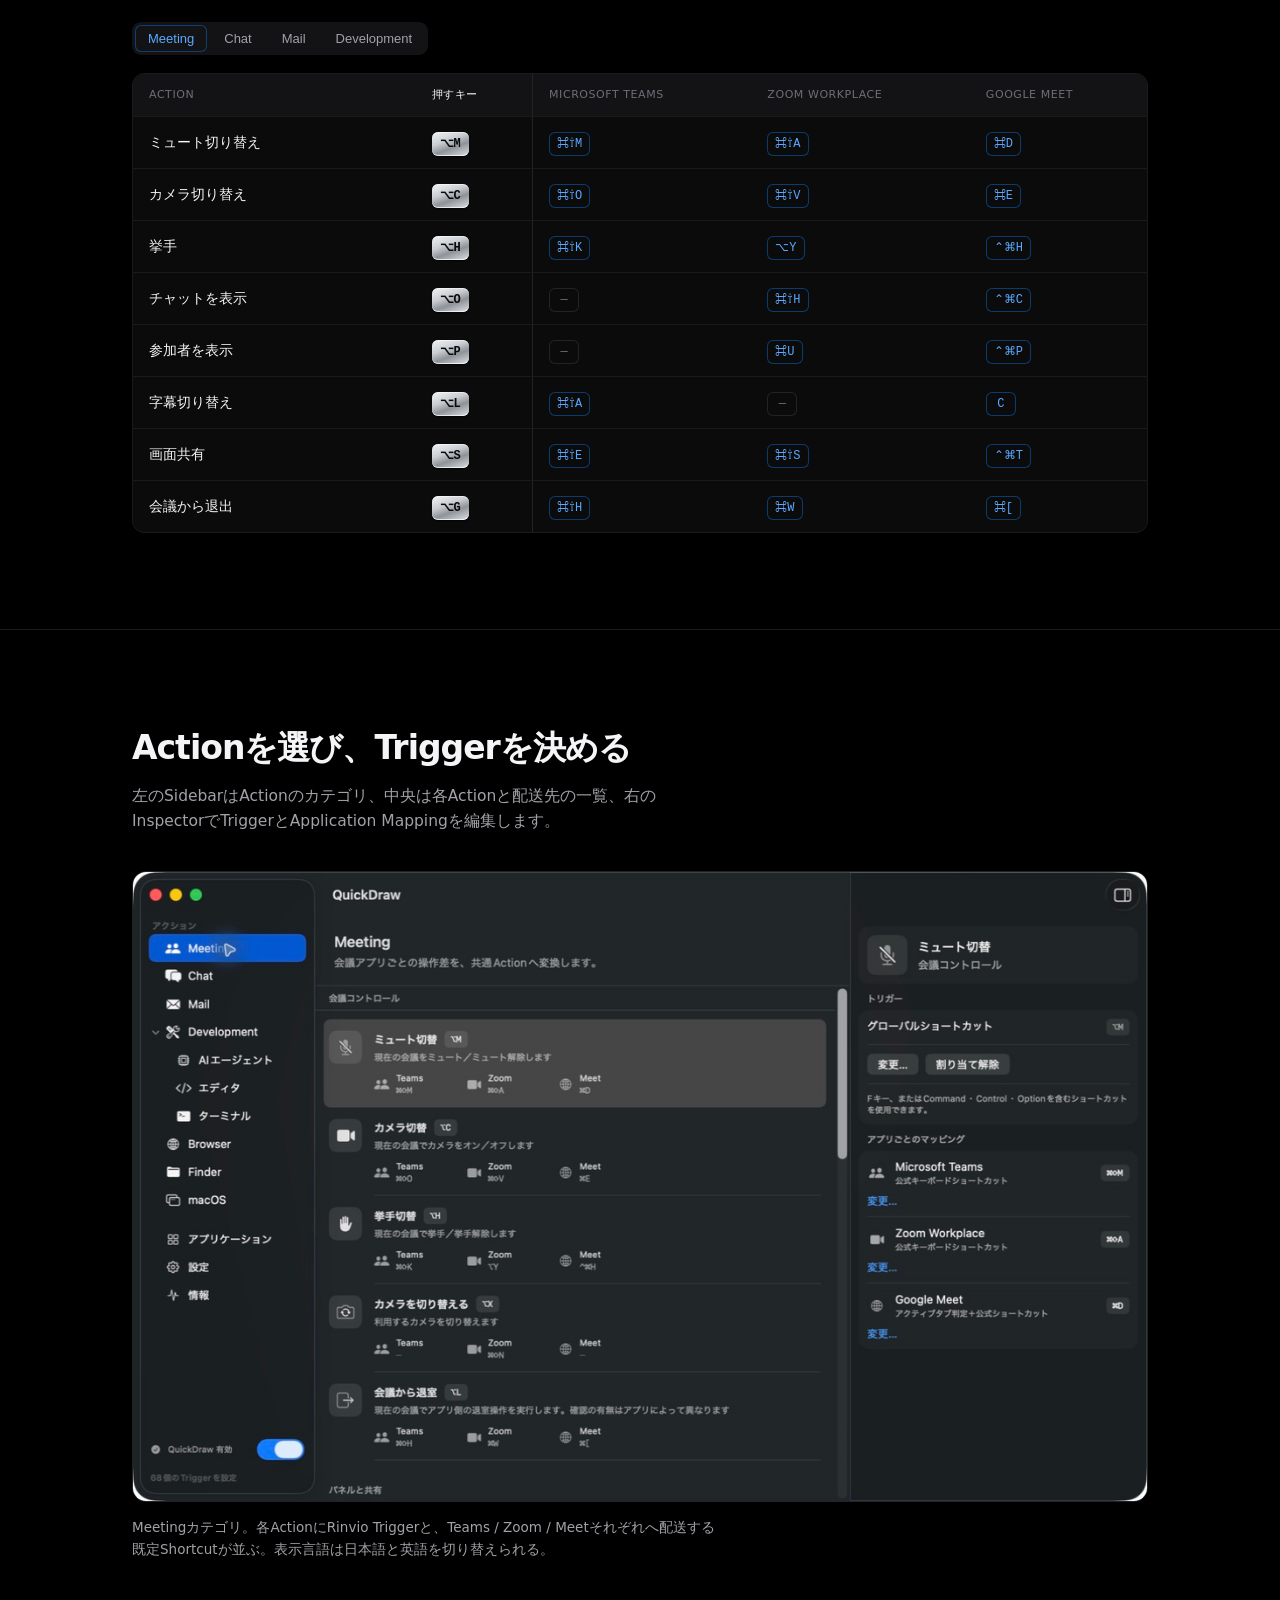
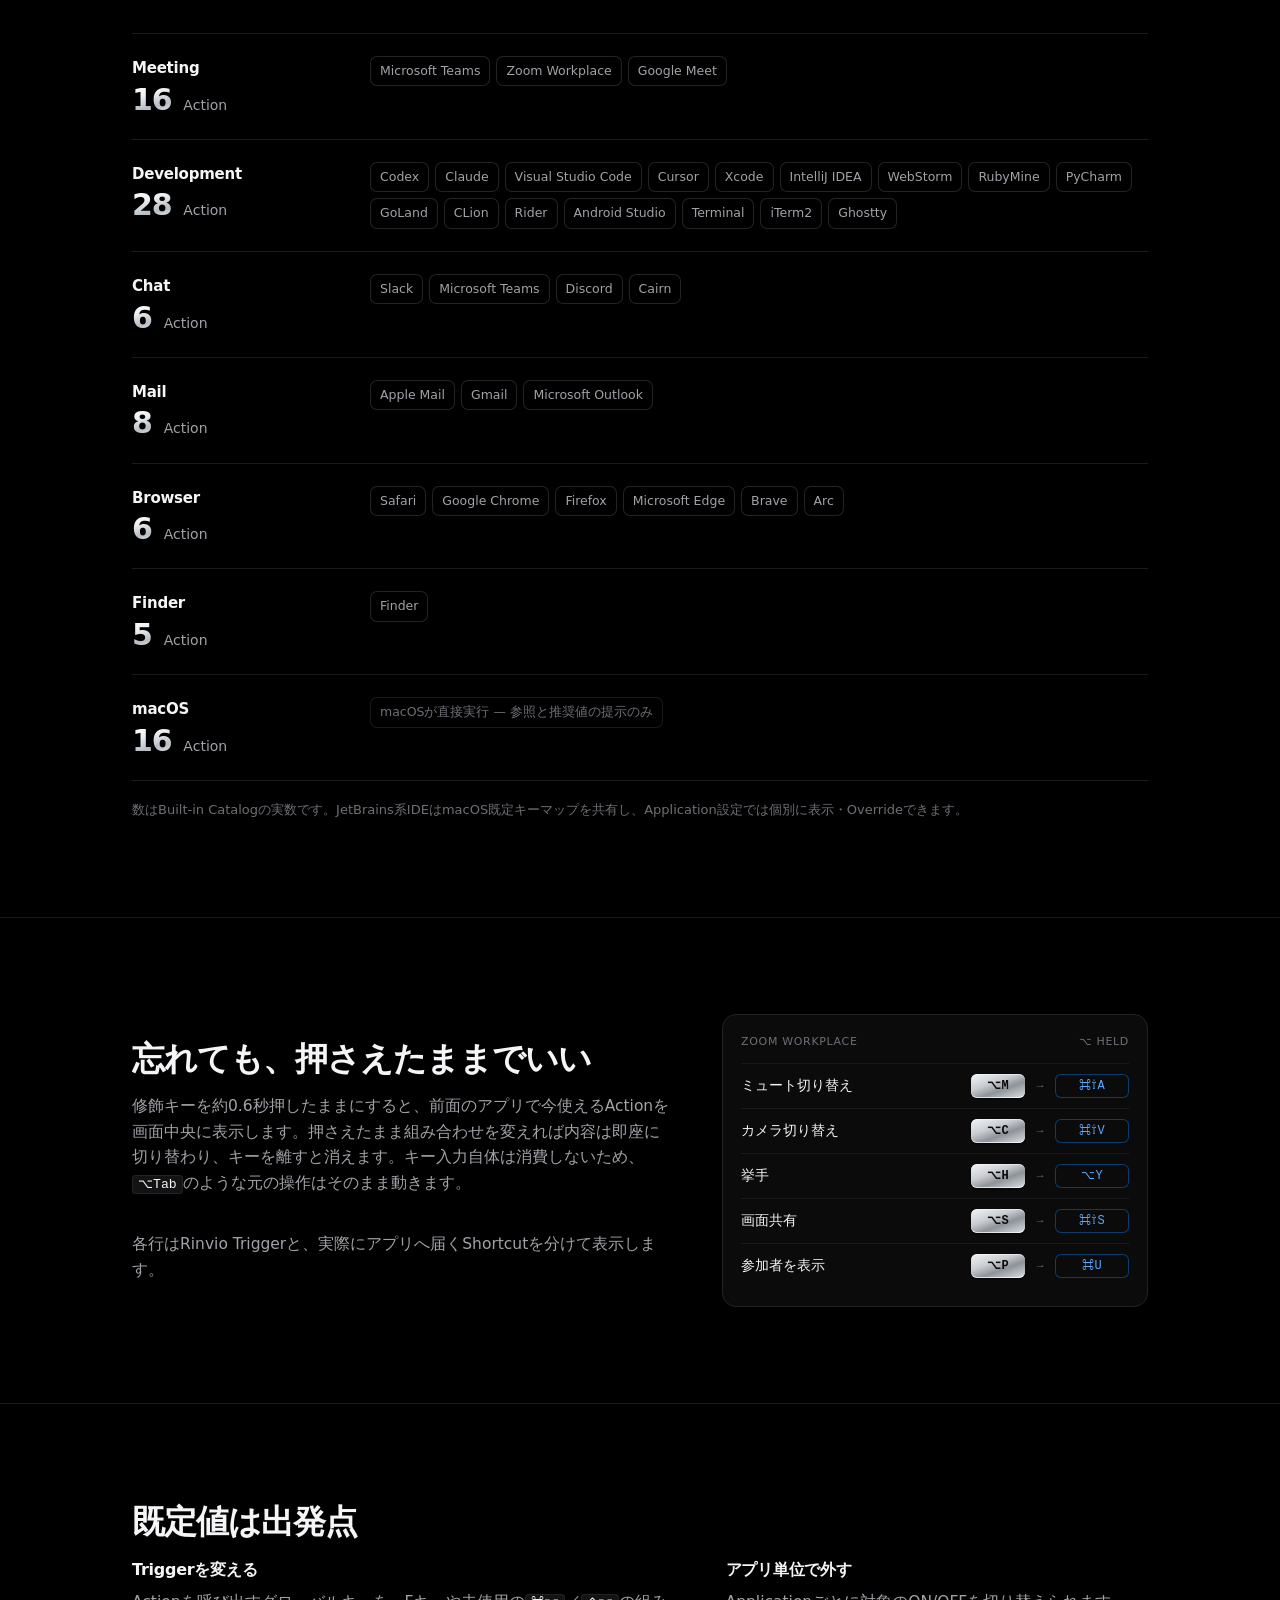
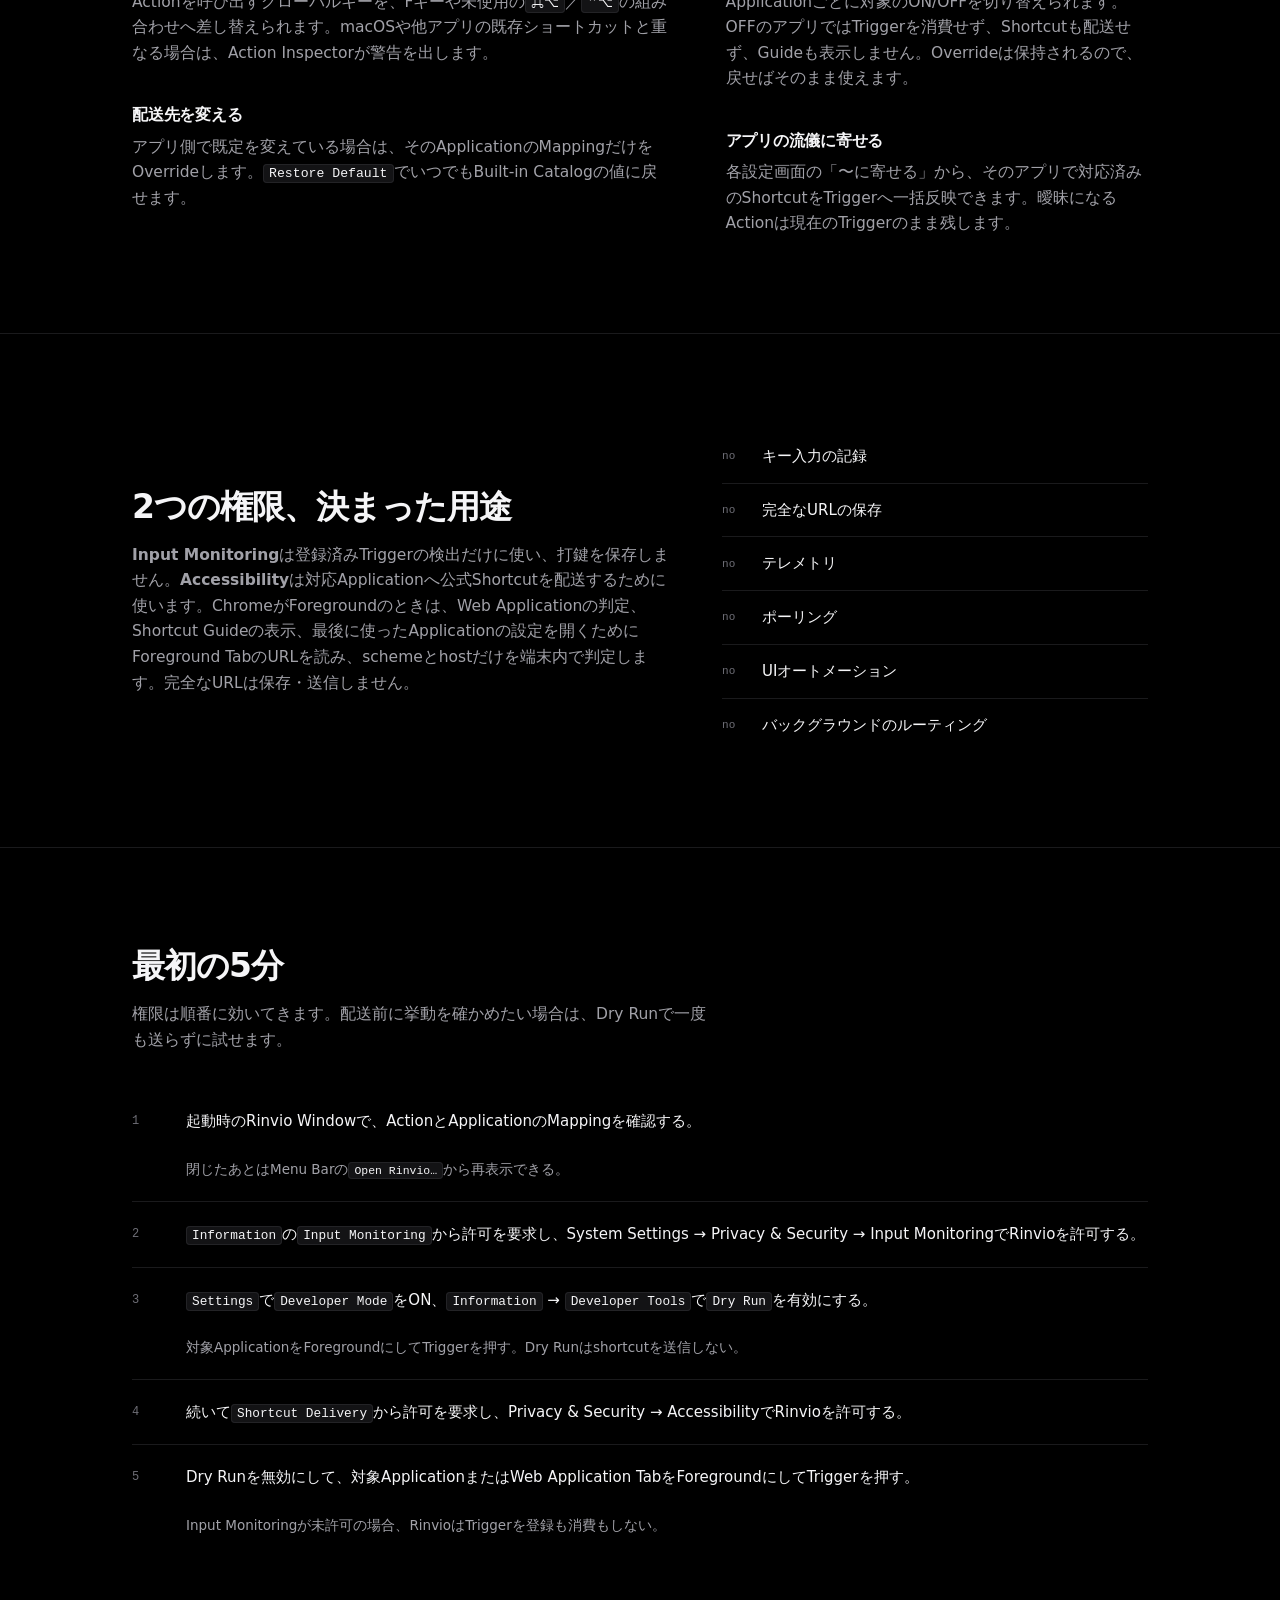
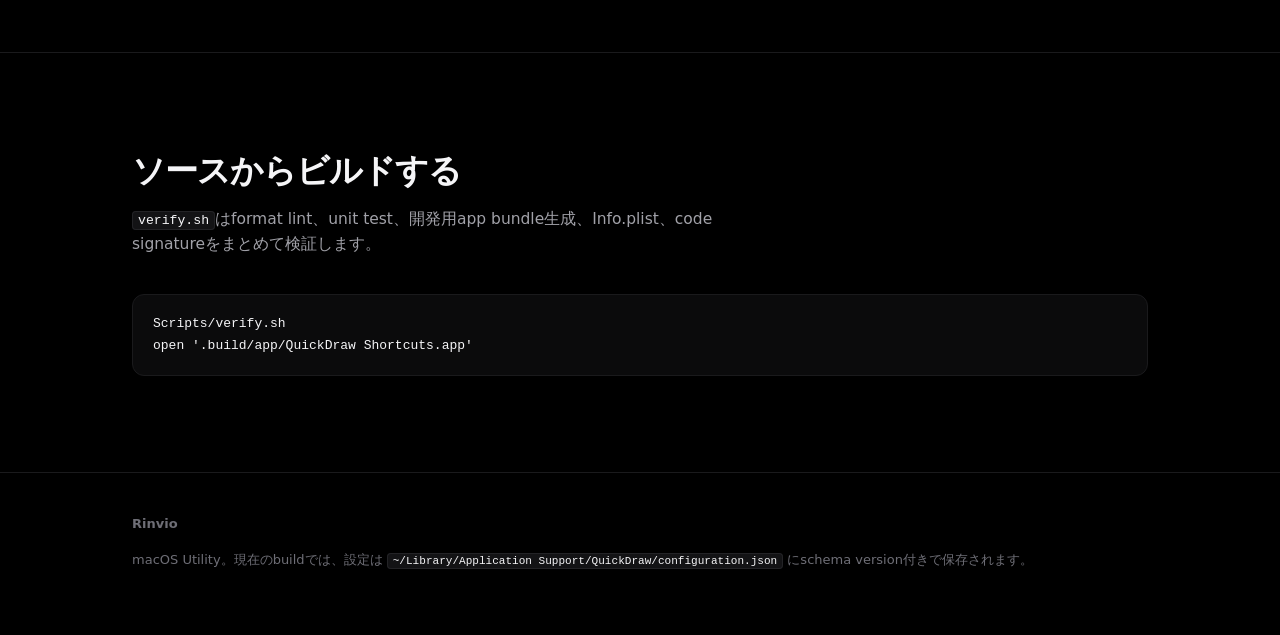
==== commit 3b24c8d4: "docs: align setup guide with current build" ====
--- a/docs/site/index.html
+++ b/docs/site/index.html
@@ -454,9 +454,9 @@
     <ol class="steps">
       <li><p><span class="ja">起動時のRinvio Windowで、ActionとApplicationのMappingを確認する。</span><span class="en">Review the actions and each app's mapping in the window that opens on launch.</span></p>
         <p class="note"><span class="ja">閉じたあとはMenu Barの<kbd>Open Rinvio…</kbd>から再表示できる。</span><span class="en">Reopen it later from <kbd>Open Rinvio…</kbd> in the menu bar.</span></p></li>
+      <li><p><span class="ja"><kbd>Information</kbd>の<kbd>Input Monitoring</kbd>から許可を要求し、System Settings → Privacy &amp; Security → Input MonitoringでRinvioを許可する。</span><span class="en">Request <kbd>Input Monitoring</kbd> from <kbd>Information</kbd>, then allow Rinvio in System Settings → Privacy &amp; Security → Input Monitoring.</span></p></li>
       <li><p><span class="ja"><kbd>Settings</kbd>で<kbd>Developer Mode</kbd>をON、<kbd>Information</kbd> → <kbd>Developer Tools</kbd>で<kbd>Dry Run</kbd>を有効にする。</span><span class="en">Turn on <kbd>Developer Mode</kbd> in <kbd>Settings</kbd>, then enable <kbd>Dry Run</kbd> under <kbd>Information</kbd> → <kbd>Developer Tools</kbd>.</span></p>
         <p class="note"><span class="ja">対象ApplicationをForegroundにしてTriggerを押す。Dry Runはshortcutを送信しない。</span><span class="en">Bring a supported app to the front and press a trigger. Dry Run sends no shortcut.</span></p></li>
-      <li><p><span class="ja"><kbd>Information</kbd>の<kbd>Input Monitoring</kbd>から許可を要求し、System Settings → Privacy &amp; Security → Input MonitoringでRinvioを許可する。</span><span class="en">Request <kbd>Input Monitoring</kbd> from <kbd>Information</kbd>, then allow Rinvio in System Settings → Privacy &amp; Security → Input Monitoring.</span></p></li>
       <li><p><span class="ja">続いて<kbd>Shortcut Delivery</kbd>から許可を要求し、Privacy &amp; Security → AccessibilityでRinvioを許可する。</span><span class="en">Then request <kbd>Shortcut Delivery</kbd> and allow Rinvio under Privacy &amp; Security → Accessibility.</span></p></li>
       <li><p><span class="ja">Dry Runを無効にして、対象ApplicationまたはWeb Application TabをForegroundにしてTriggerを押す。</span><span class="en">Turn Dry Run off, bring a supported app or web app tab to the front, and press a trigger.</span></p>
         <p class="note"><span class="ja">Input Monitoringが未許可の場合、RinvioはTriggerを登録も消費もしない。</span><span class="en">Without Input Monitoring, Rinvio neither registers nor consumes triggers.</span></p></li>
@@ -469,7 +469,7 @@
     <h2><span class="ja">ソースからビルドする</span><span class="en">Build it from source</span></h2>
     <p class="sub"><span class="ja"><kbd>verify.sh</kbd>はformat lint、unit test、開発用app bundle生成、Info.plist、code signatureをまとめて検証します。</span><span class="en"><kbd>verify.sh</kbd> runs the format lint, the unit tests, the dev app bundle build, and the Info.plist and code signature checks in one pass.</span></p>
 <pre>Scripts/verify.sh
-open '.build/app/Rinvio.app'</pre>
+open '.build/app/QuickDraw Shortcuts.app'</pre>
   </div>
 </section>
 
@@ -478,8 +478,8 @@
 <footer>
   <div class="wrap">
     <div class="fbar"><b>Rinvio</b></div>
-    <div class="ja">macOS Utility。設定は <kbd>~/Library/Application Support/Rinvio/configuration.json</kbd> にschema version付きで保存されます。</div>
-    <div class="en">A macOS utility. Settings are stored with a schema version at <kbd>~/Library/Application Support/Rinvio/configuration.json</kbd>.</div>
+    <div class="ja">macOS Utility。現在のbuildでは、設定は <kbd>~/Library/Application Support/QuickDraw/configuration.json</kbd> にschema version付きで保存されます。</div>
+    <div class="en">A macOS utility. In current builds, settings are stored with a schema version at <kbd>~/Library/Application Support/QuickDraw/configuration.json</kbd>.</div>
   </div>
 </footer>
 
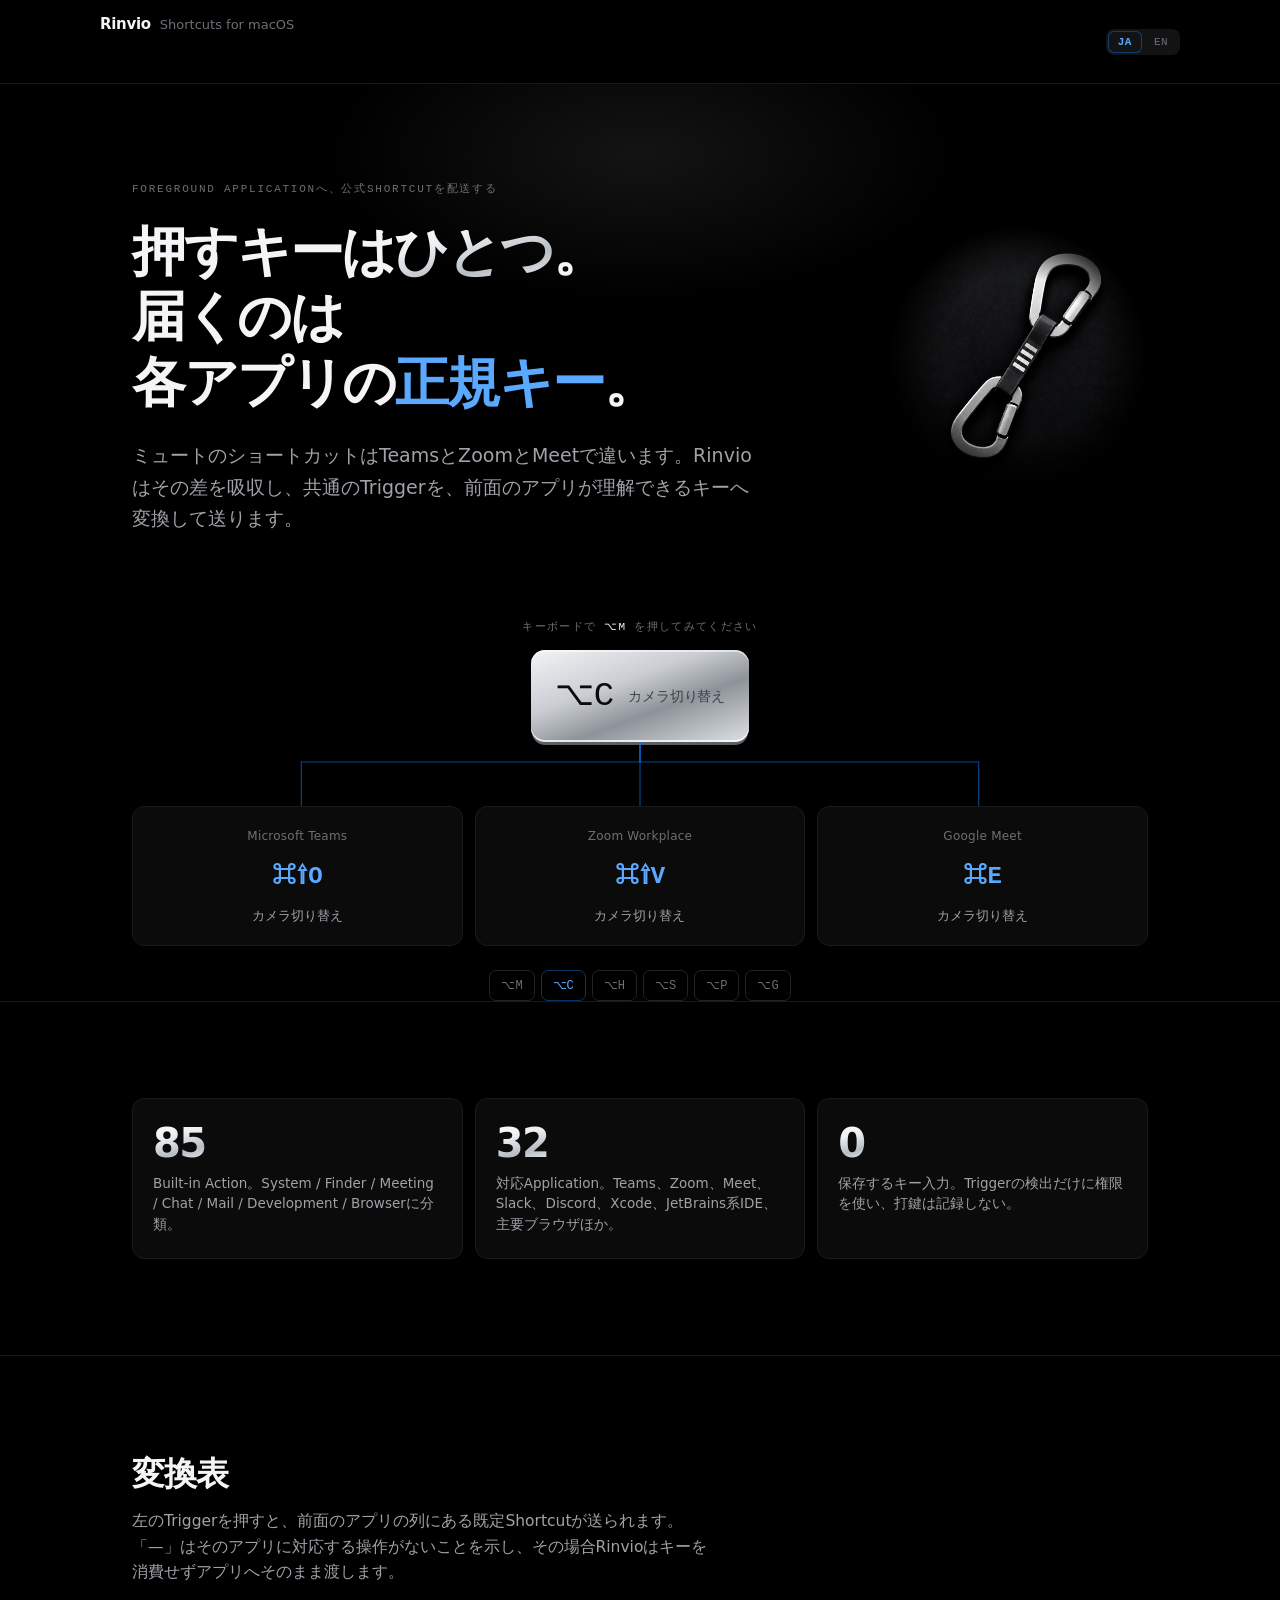
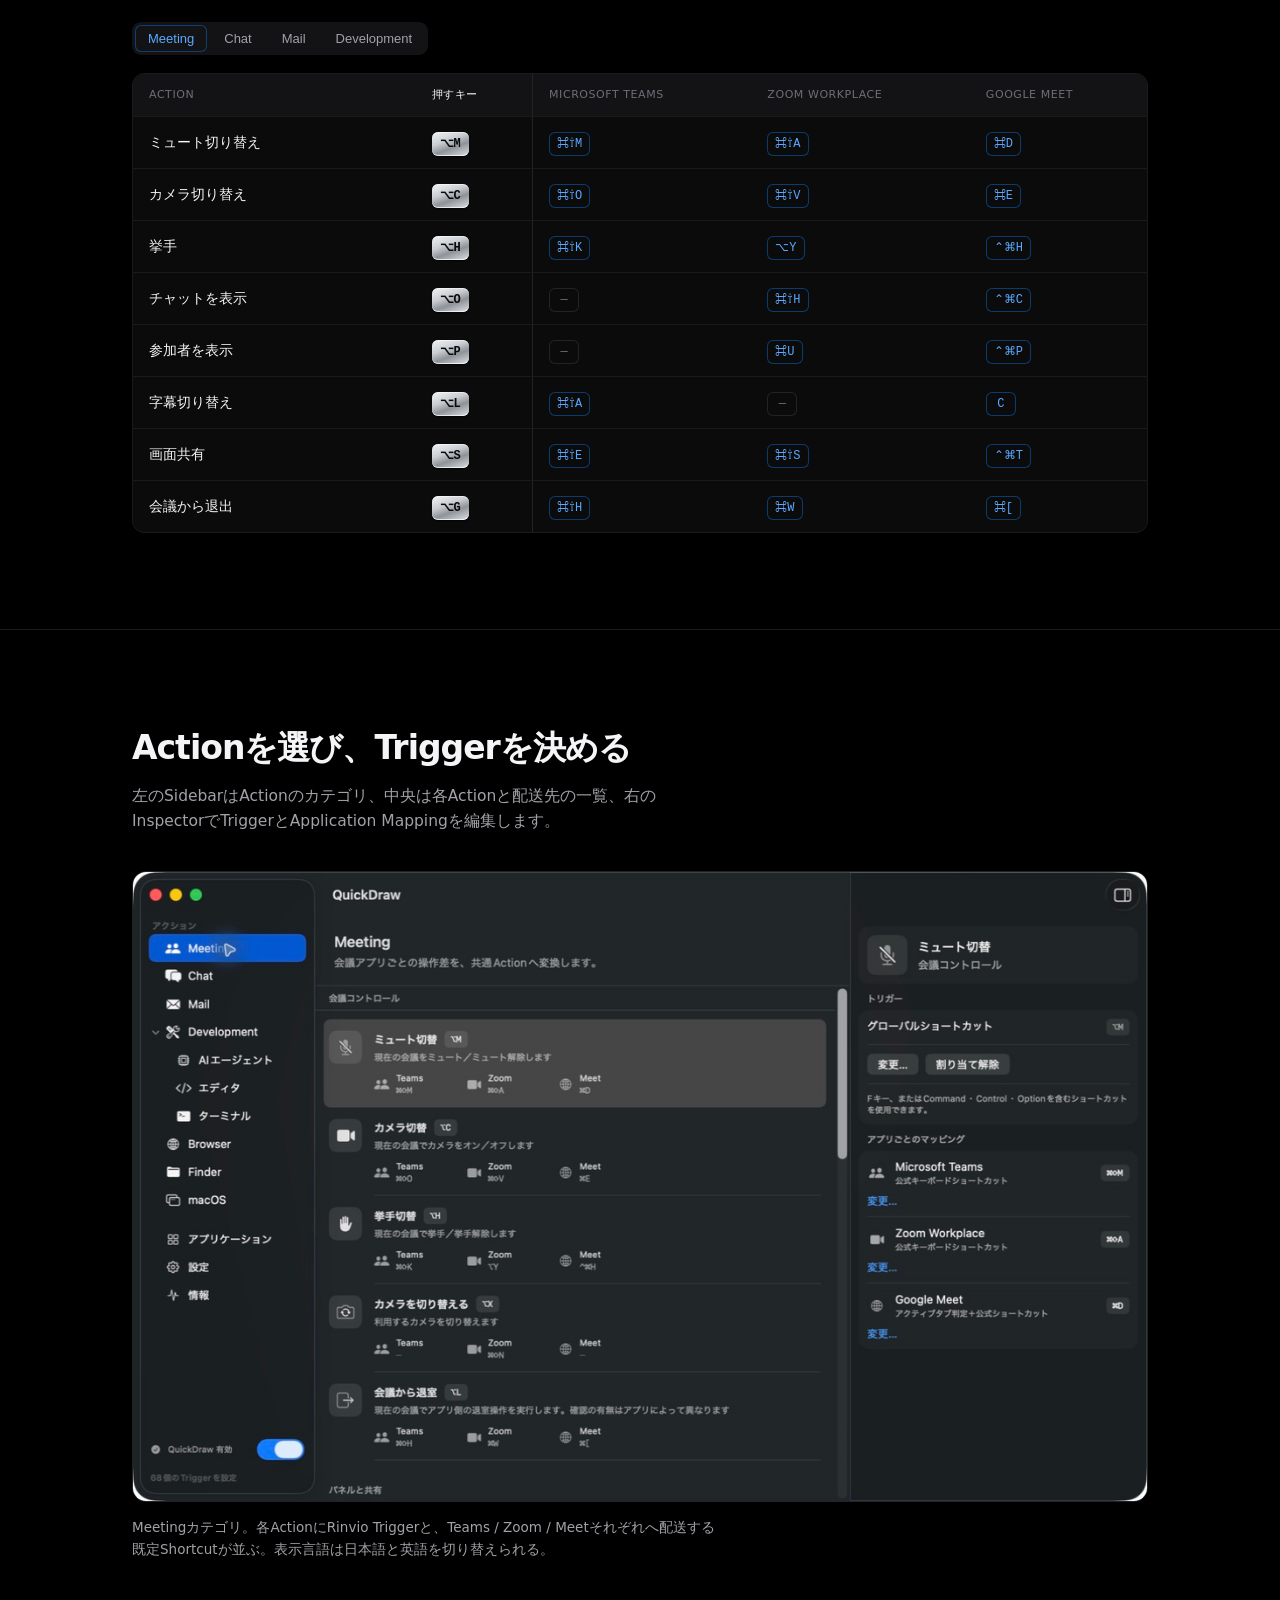
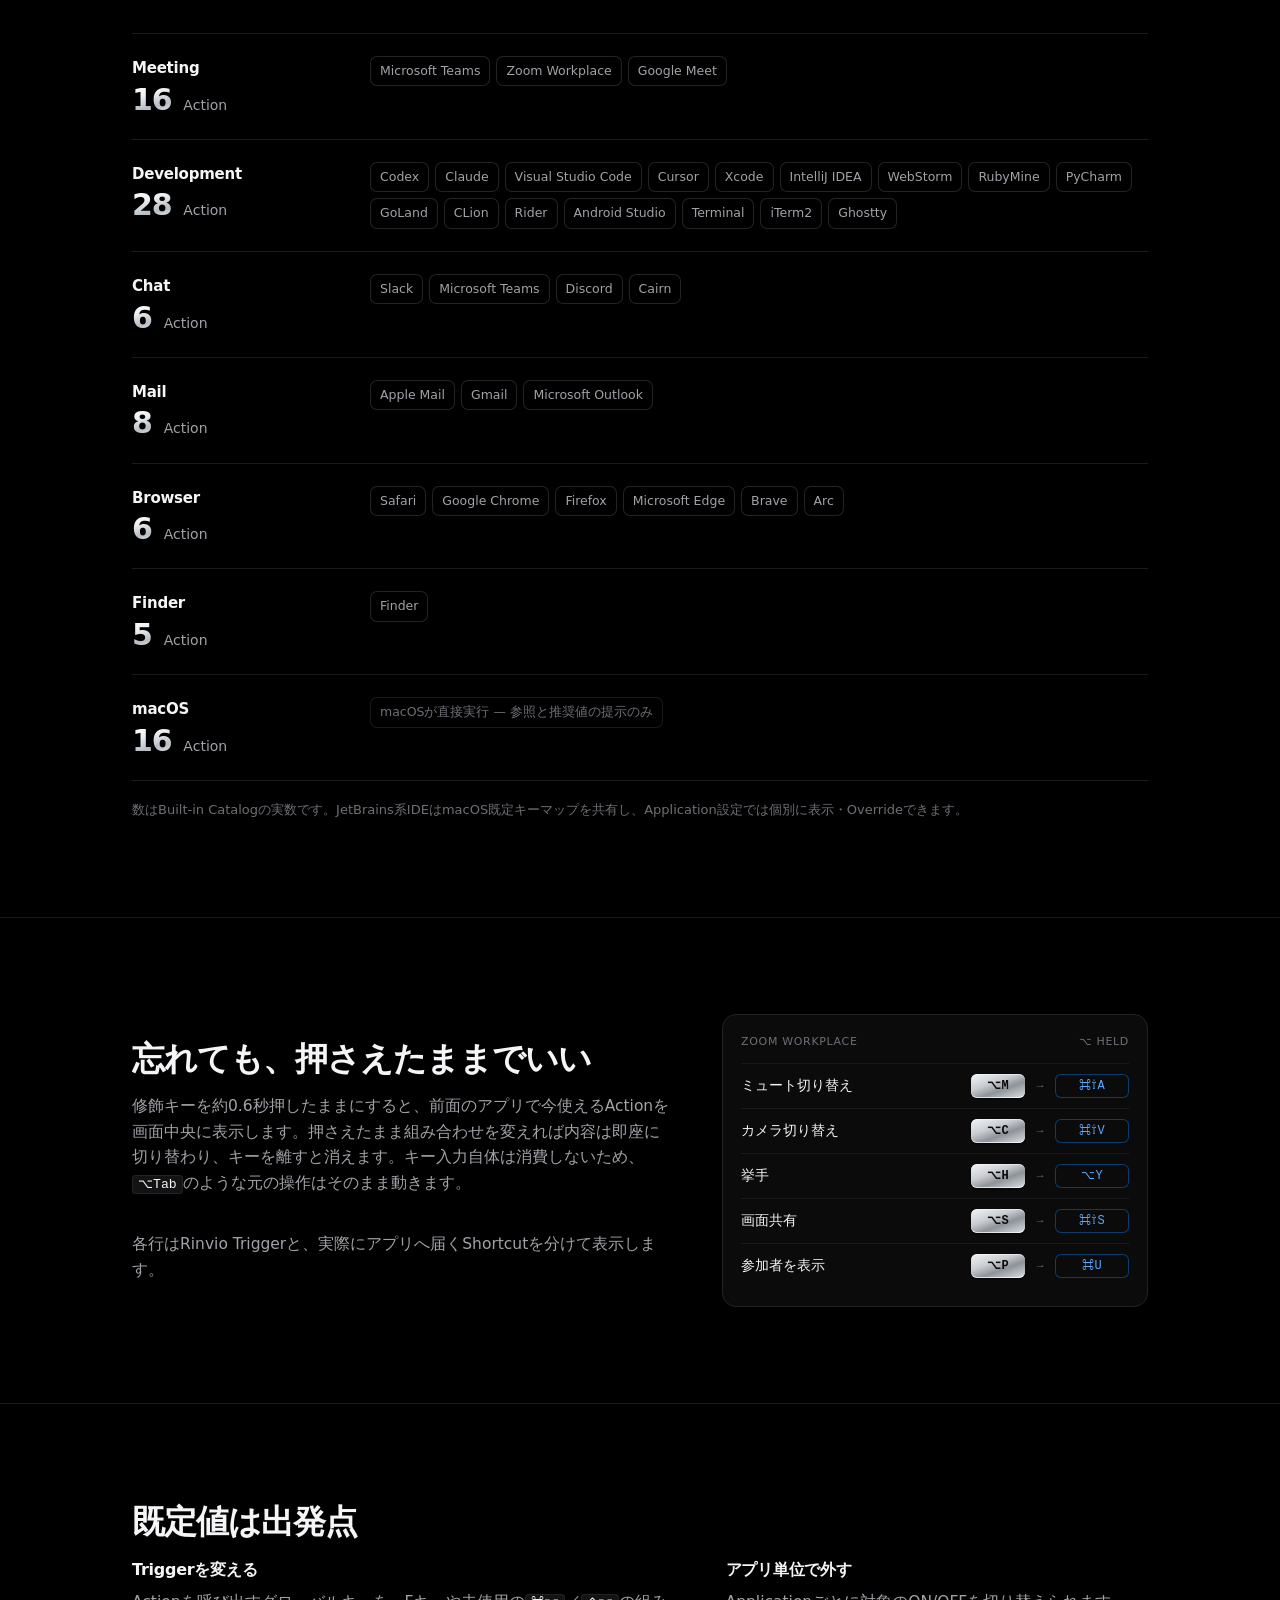
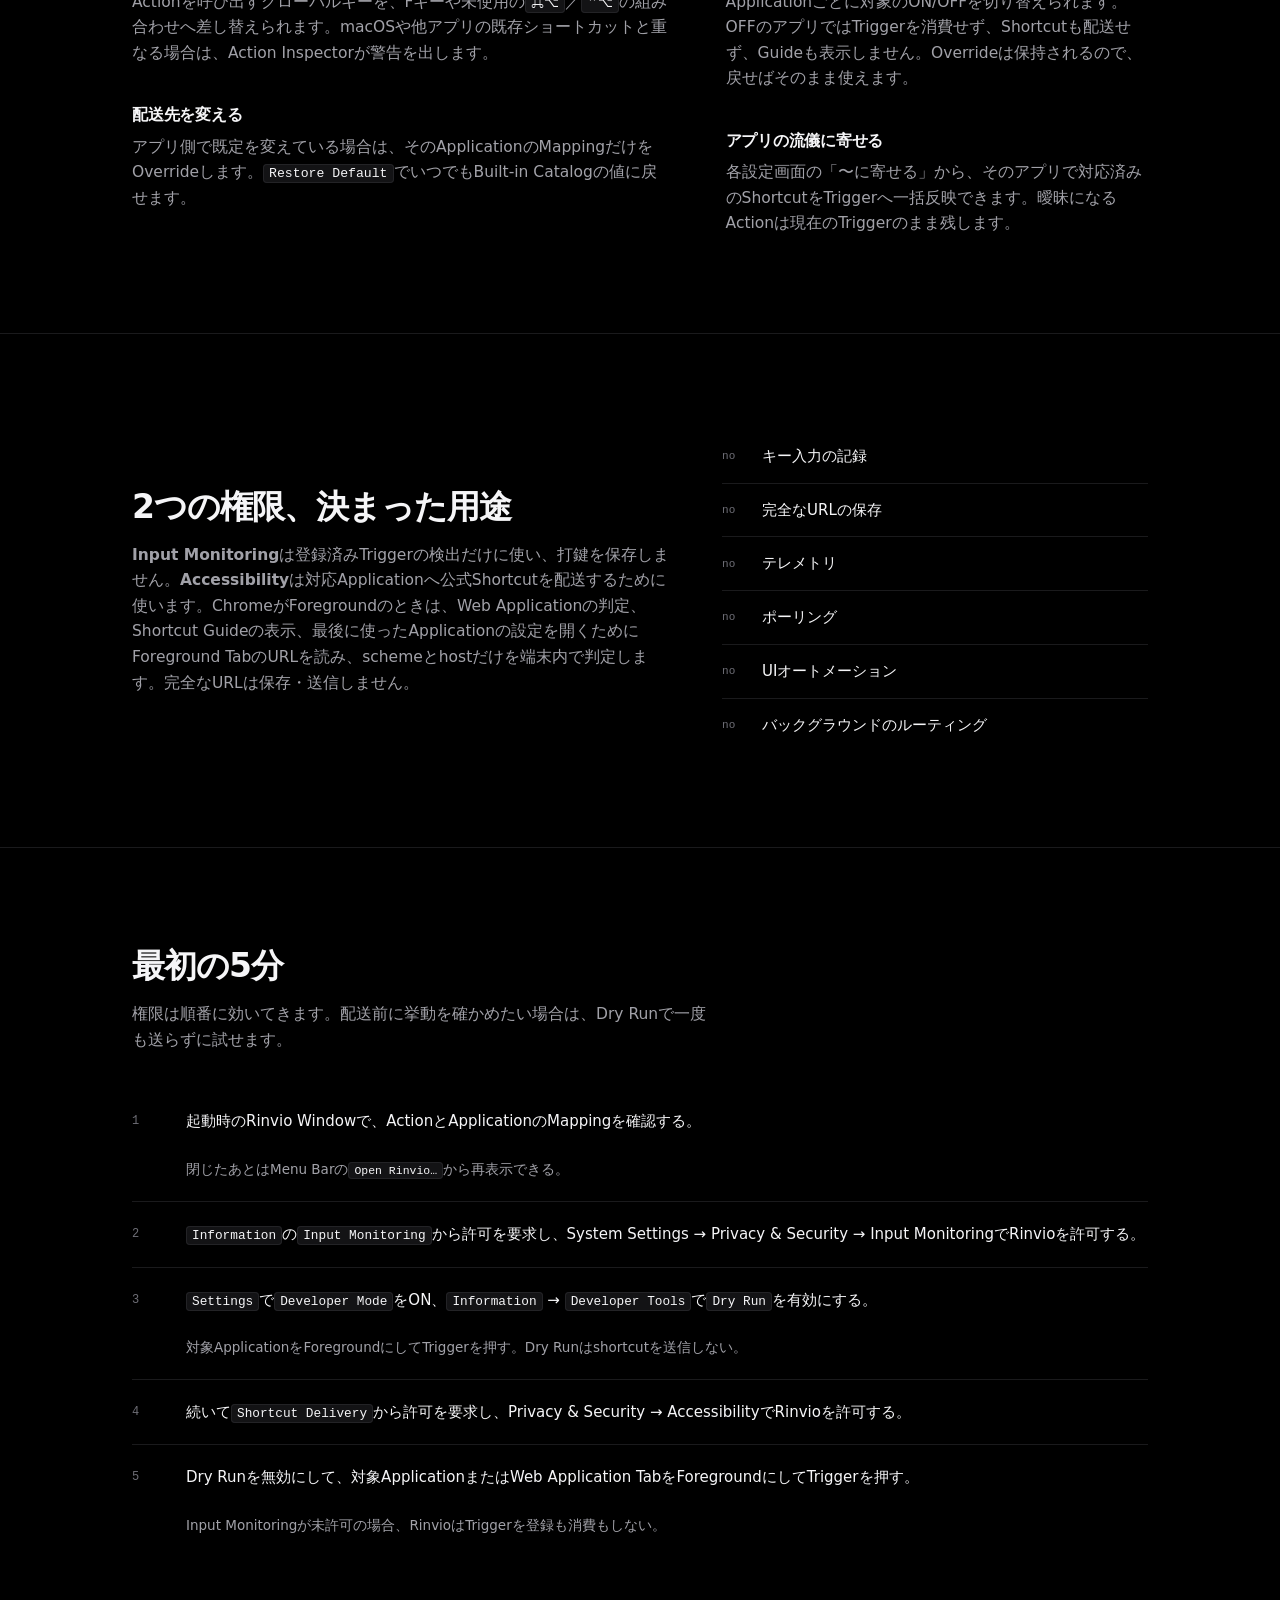
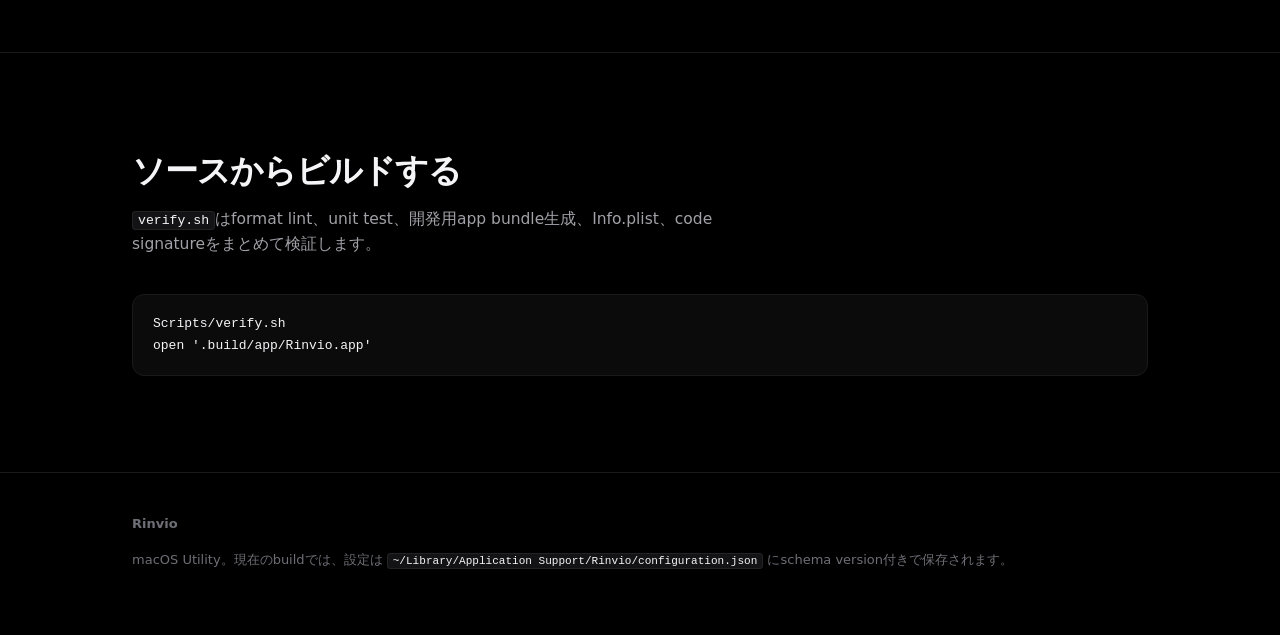
==== commit ced12381: "feat: Rinvioの直接配布パイプラインを追加" ====
--- a/docs/site/index.html
+++ b/docs/site/index.html
@@ -469,7 +469,7 @@
     <h2><span class="ja">ソースからビルドする</span><span class="en">Build it from source</span></h2>
     <p class="sub"><span class="ja"><kbd>verify.sh</kbd>はformat lint、unit test、開発用app bundle生成、Info.plist、code signatureをまとめて検証します。</span><span class="en"><kbd>verify.sh</kbd> runs the format lint, the unit tests, the dev app bundle build, and the Info.plist and code signature checks in one pass.</span></p>
 <pre>Scripts/verify.sh
-open '.build/app/QuickDraw Shortcuts.app'</pre>
+open '.build/app/Rinvio.app'</pre>
   </div>
 </section>
 
@@ -478,8 +478,8 @@
 <footer>
   <div class="wrap">
     <div class="fbar"><b>Rinvio</b></div>
-    <div class="ja">macOS Utility。現在のbuildでは、設定は <kbd>~/Library/Application Support/QuickDraw/configuration.json</kbd> にschema version付きで保存されます。</div>
-    <div class="en">A macOS utility. In current builds, settings are stored with a schema version at <kbd>~/Library/Application Support/QuickDraw/configuration.json</kbd>.</div>
+    <div class="ja">macOS Utility。現在のbuildでは、設定は <kbd>~/Library/Application Support/Rinvio/configuration.json</kbd> にschema version付きで保存されます。</div>
+    <div class="en">A macOS utility. In current builds, settings are stored with a schema version at <kbd>~/Library/Application Support/Rinvio/configuration.json</kbd>.</div>
   </div>
 </footer>
 
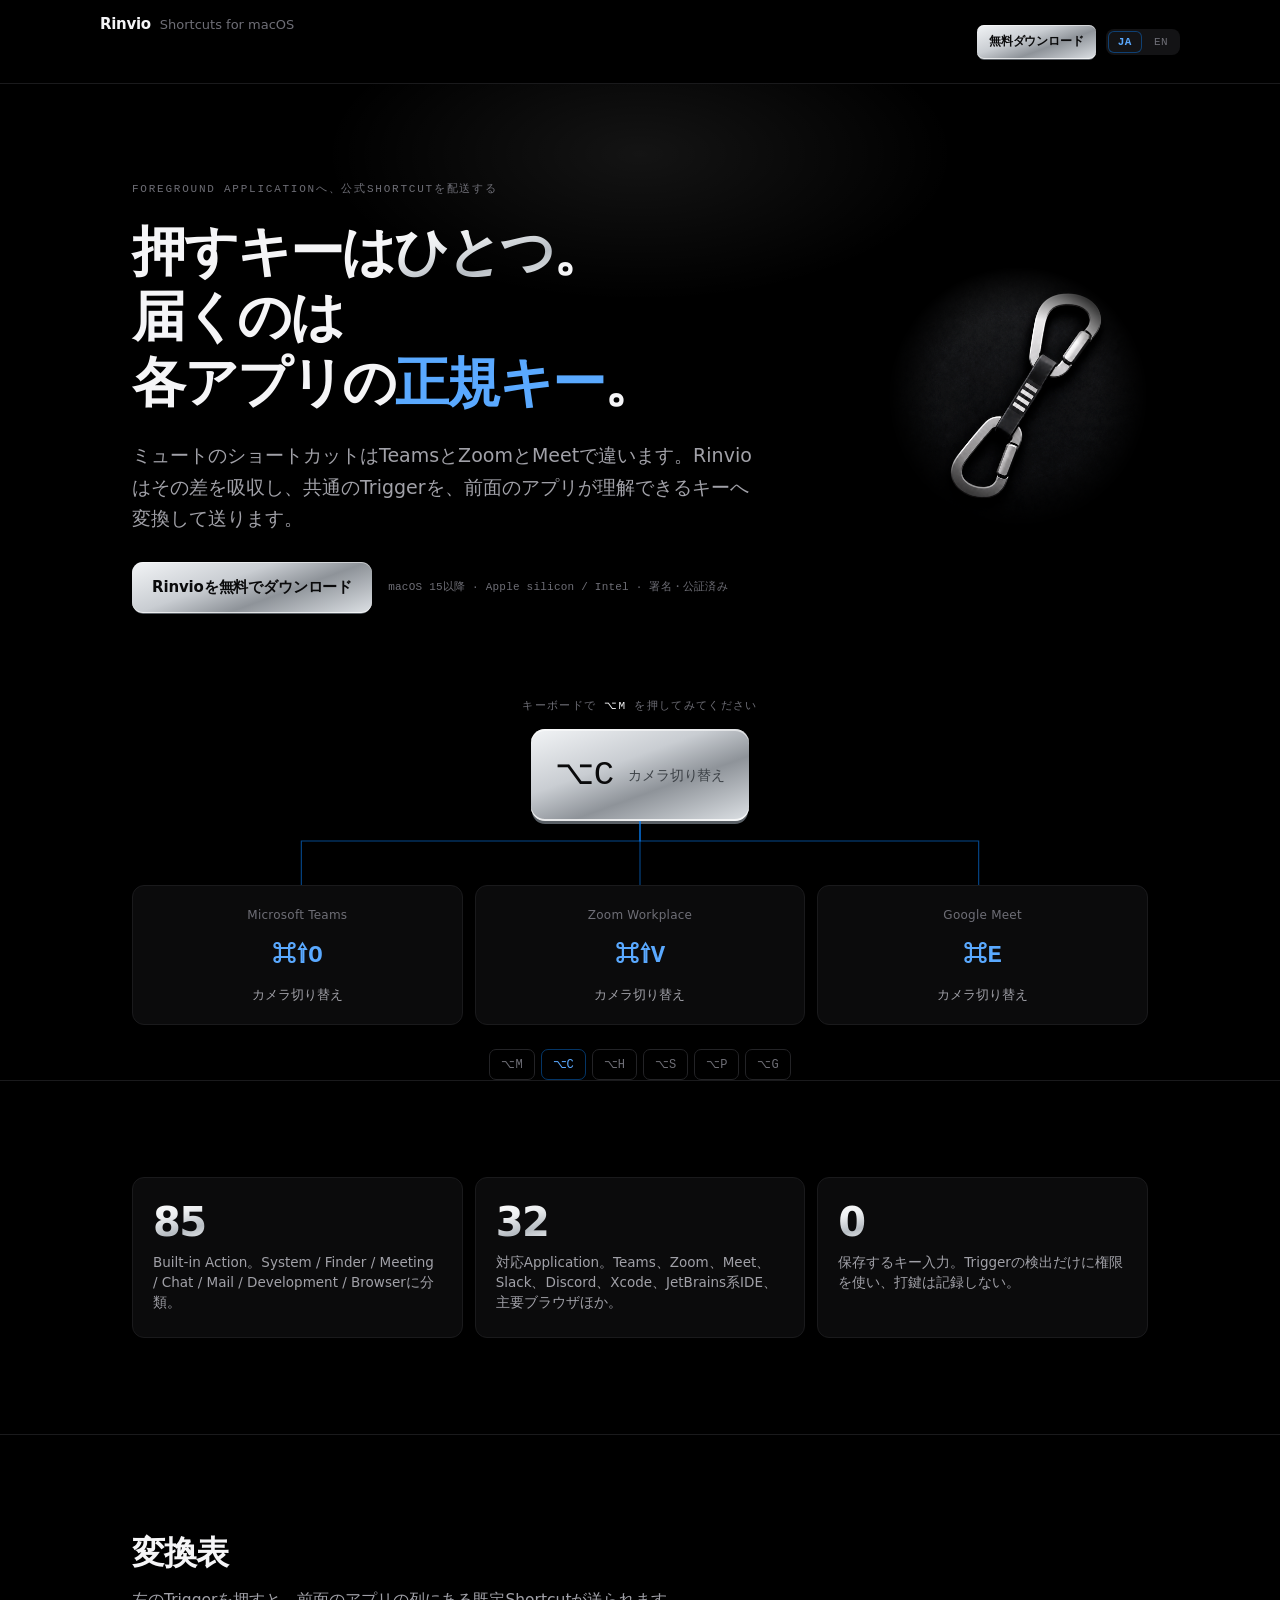
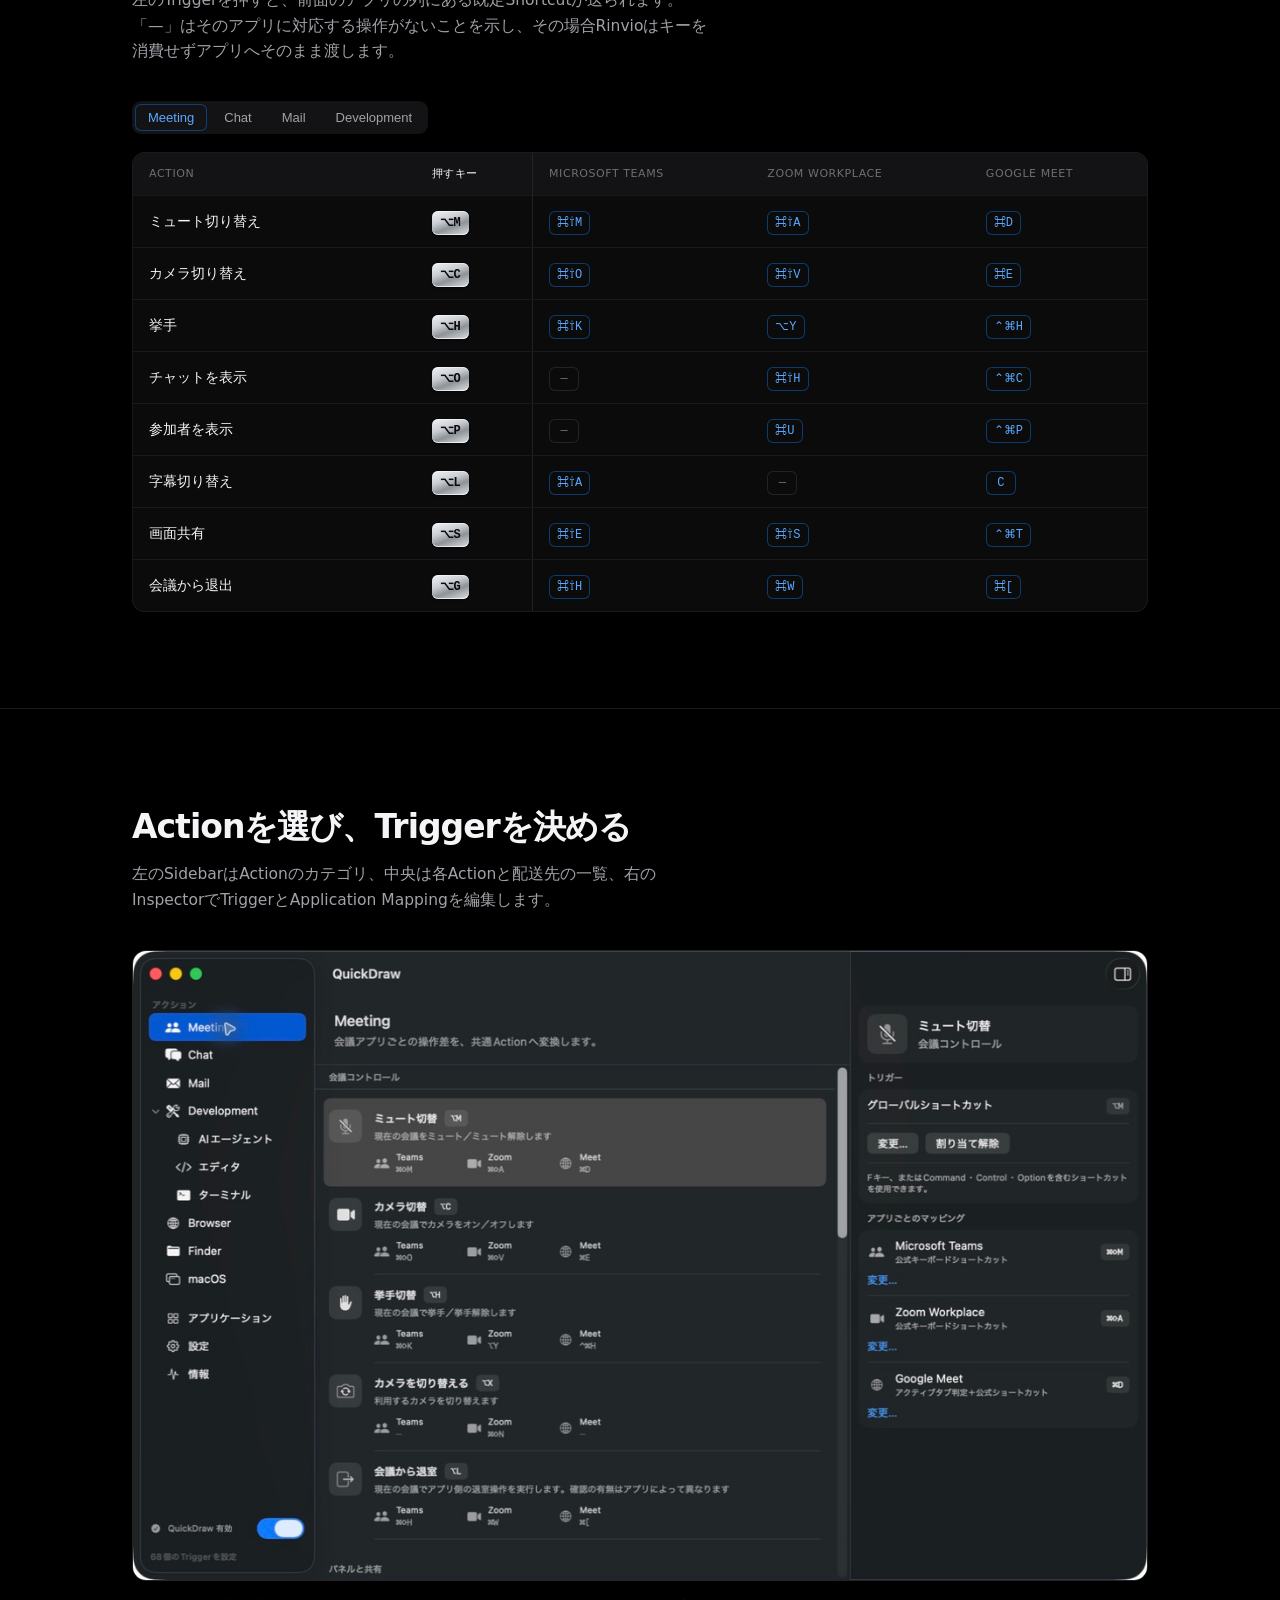
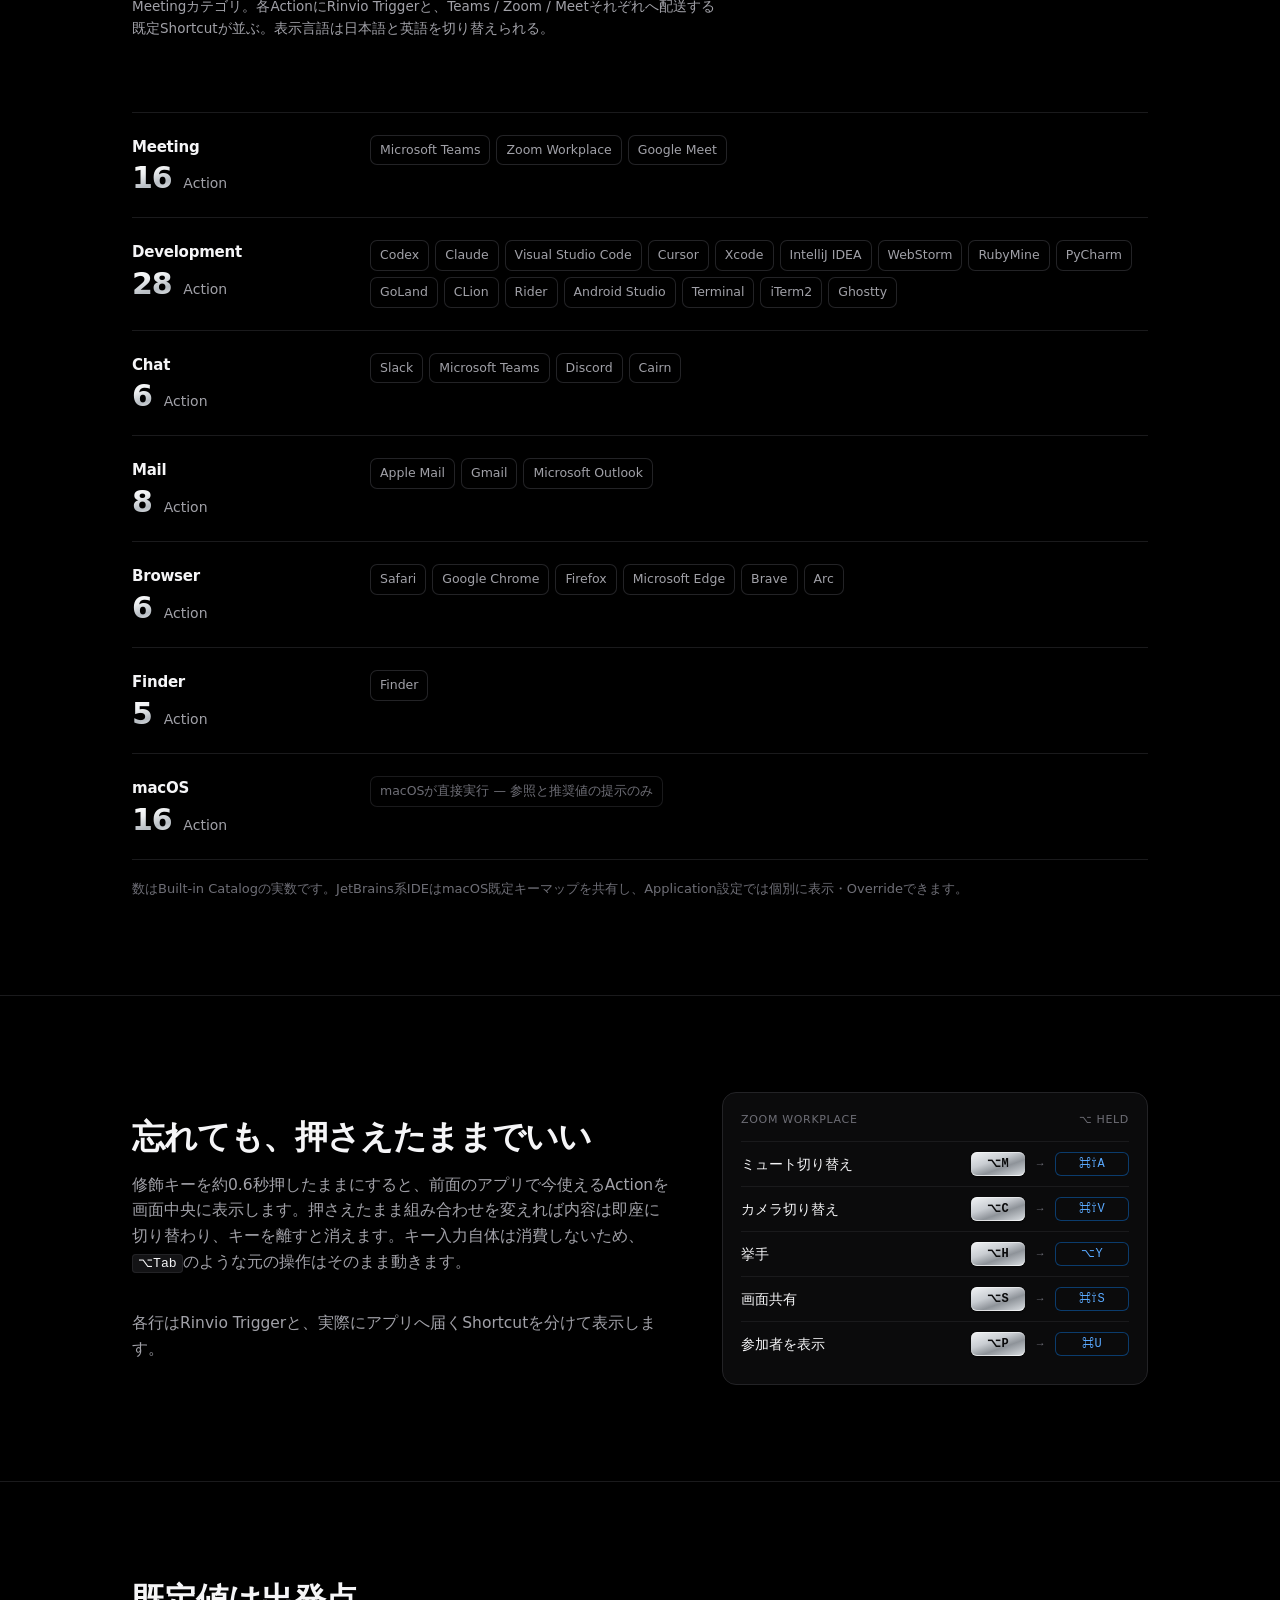
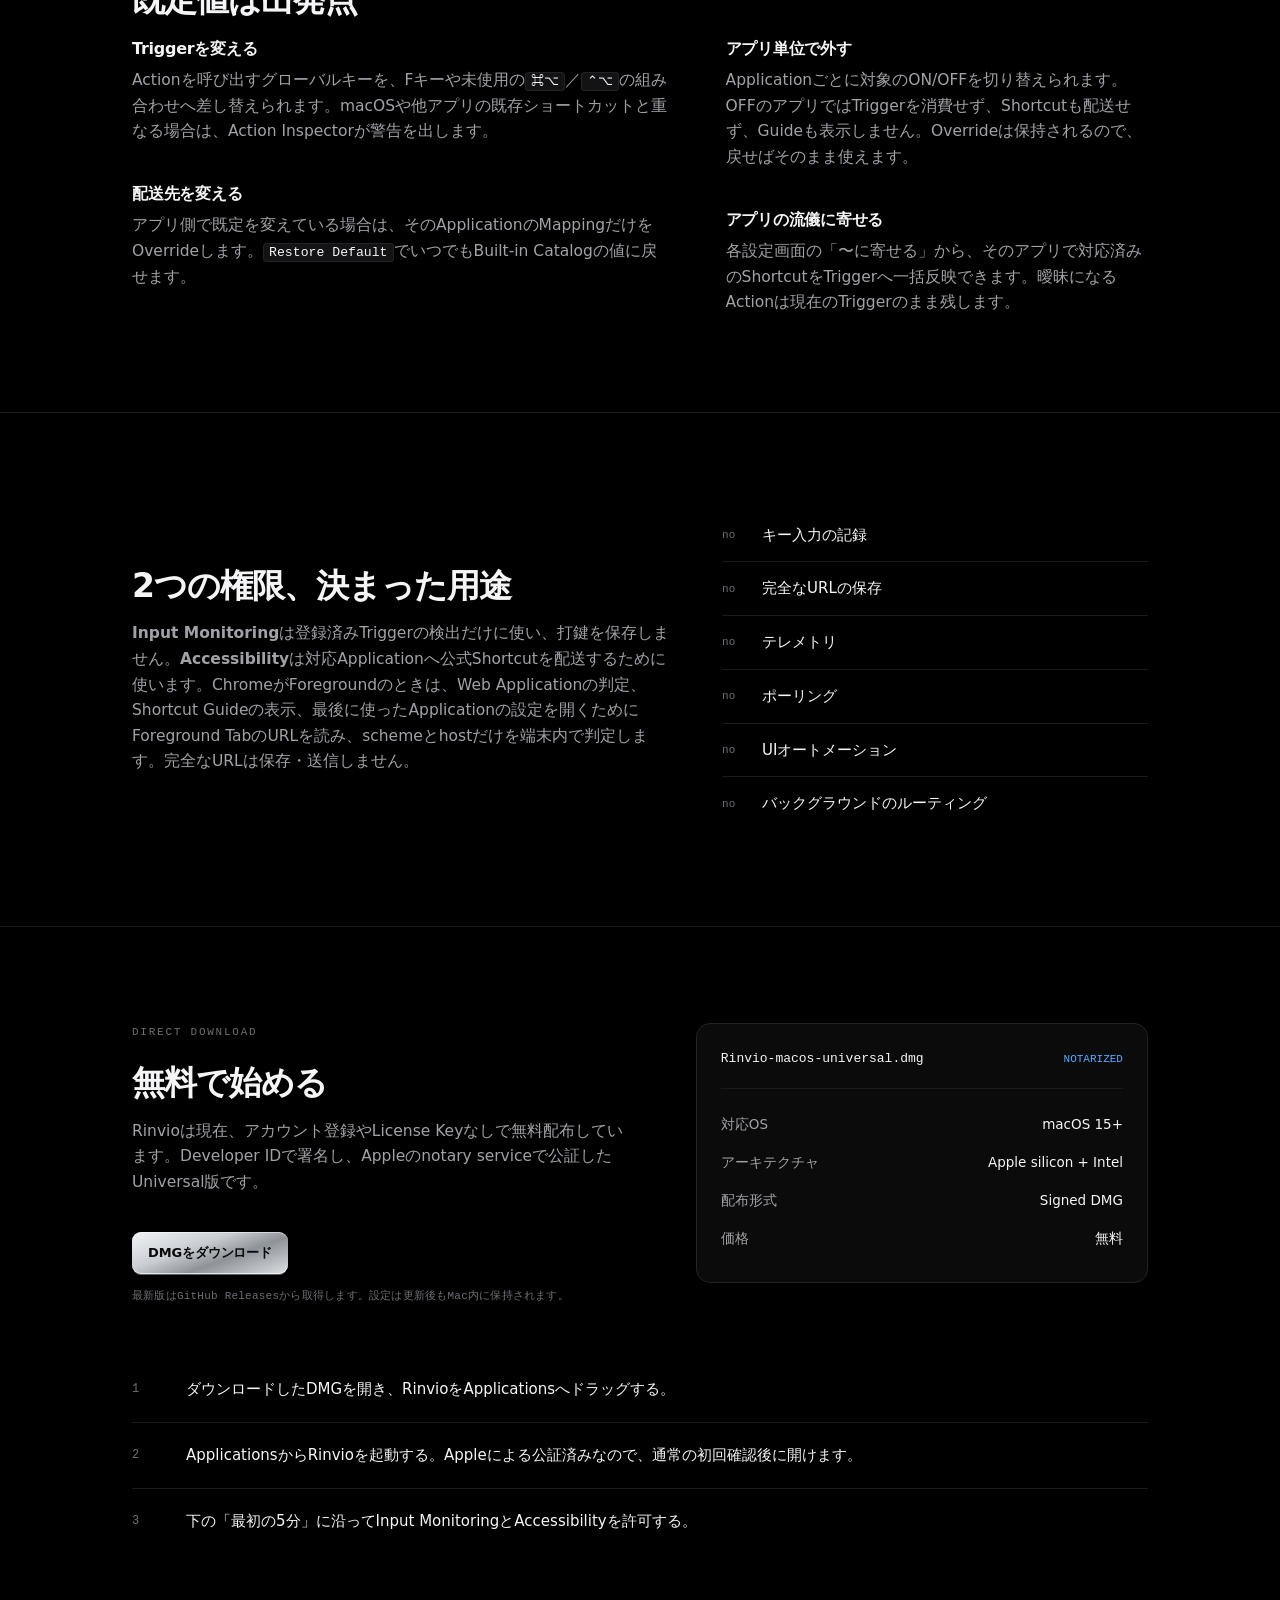
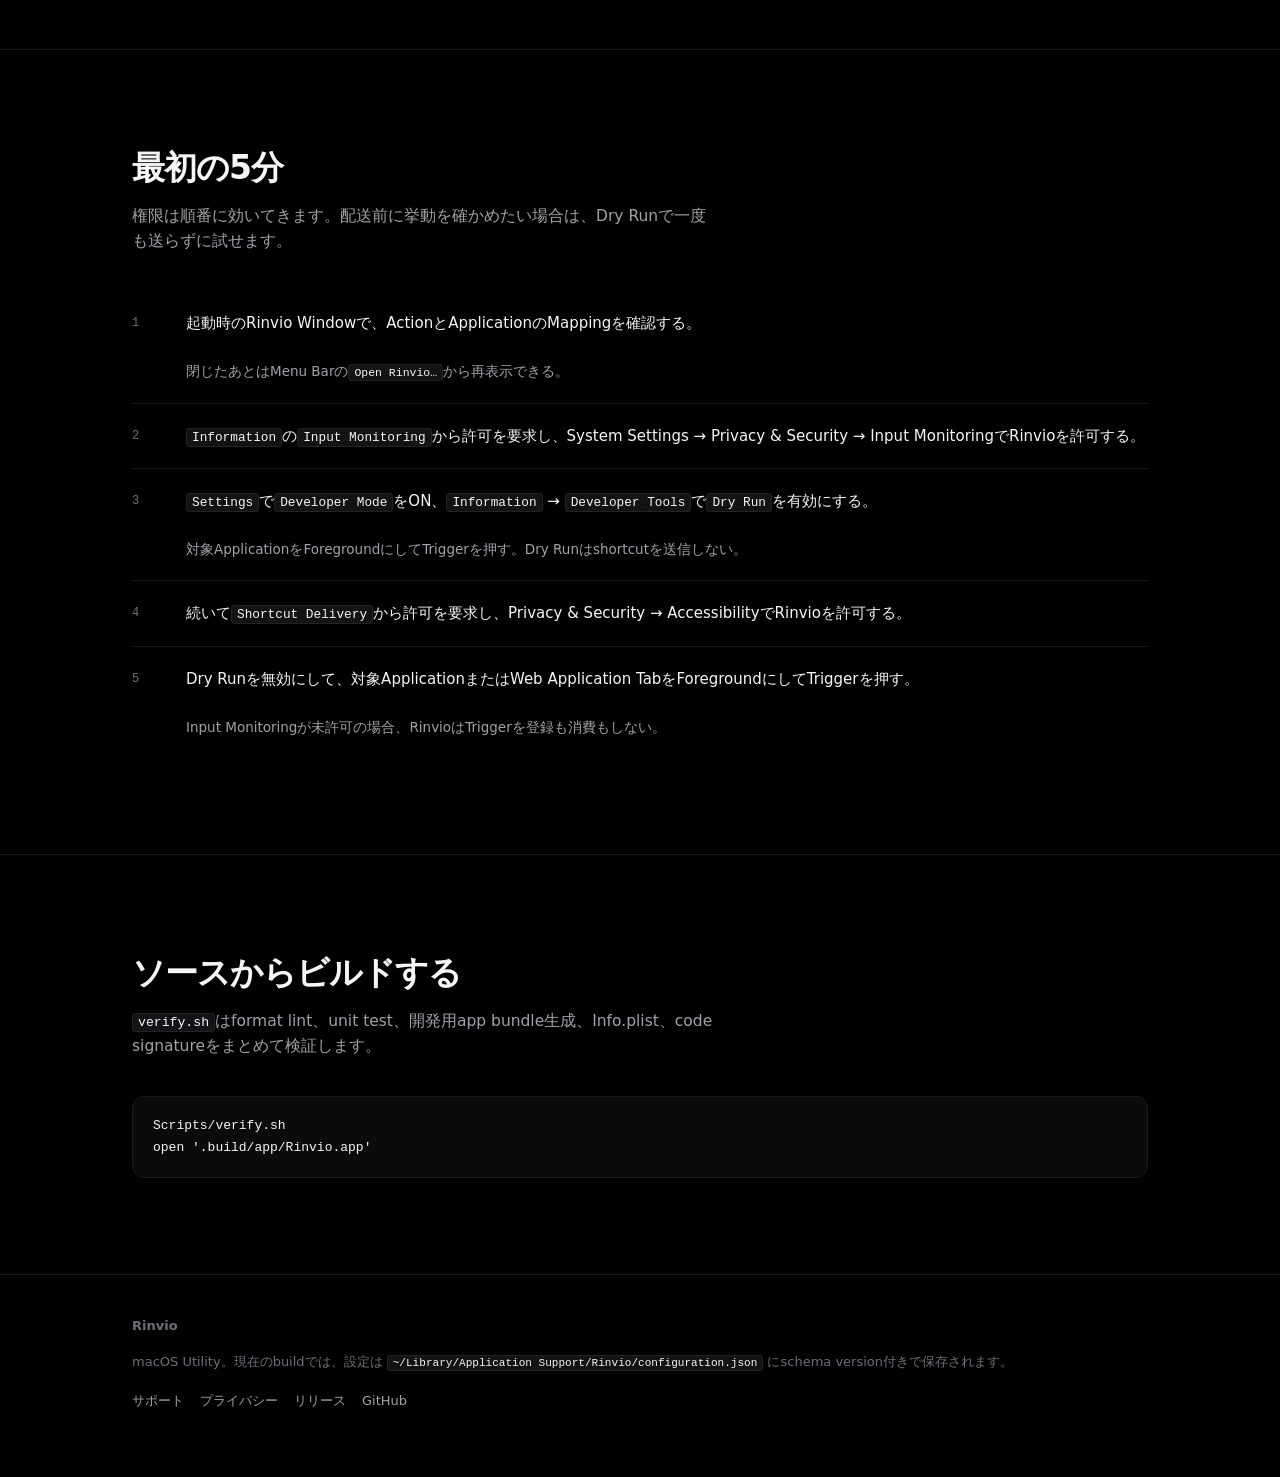
==== commit 60a982e9: "docs: prepare free direct distribution launch" ====
--- a/docs/site/index.html
+++ b/docs/site/index.html
@@ -2,6 +2,15 @@
 <meta charset="utf-8">
 <meta name="viewport" content="width=device-width, initial-scale=1">
 <title>Rinvio — Shortcuts for macOS</title>
+<meta name="description" content="Rinvio unifies different keyboard shortcuts across meeting, chat, mail, development, and browser apps on macOS. Free, signed, and notarized.">
+<meta name="theme-color" content="#000000">
+<meta property="og:title" content="Rinvio — Shortcuts for macOS">
+<meta property="og:description" content="One trigger you press. Each foreground app receives its own official shortcut.">
+<meta property="og:type" content="website">
+<meta property="og:url" content="https://keishingu.github.io/QuickDraw/">
+<meta property="og:image" content="https://keishingu.github.io/QuickDraw/assets/icon.png">
+<link rel="canonical" href="https://keishingu.github.io/QuickDraw/">
+<link rel="icon" type="image/png" href="assets/icon-128.png">
 
 <style>
 /* ===================== tokens =====================
@@ -81,6 +90,17 @@
   background:transparent;color:var(--fg-dim);border:0;border-radius:6px;
 }
 .langtoggle button[aria-pressed="true"]{color:var(--blue);box-shadow:inset 0 0 0 1px var(--blue-ring);font-weight:600}
+.header-tools{display:flex;align-items:center;gap:10px}
+.download-button{
+  display:inline-flex;align-items:center;justify-content:center;gap:8px;text-decoration:none;
+  min-height:42px;padding:10px 16px;border-radius:9px;background:var(--steel);color:#0A0A0B;
+  font-size:13px;font-weight:650;letter-spacing:-.01em;
+  box-shadow:inset 0 -1px 0 #FFFFFFB3,inset 0 1px 0 #FFFFFF80,0 2px 0 -1px #5A6066;
+}
+.download-button:hover{filter:brightness(1.06)}
+.download-button:active{transform:translateY(1px);box-shadow:inset 0 -1px 0 #FFFFFFB3,inset 0 1px 0 #FFFFFF80}
+.header-download{min-height:32px;padding:7px 12px;font-size:12px;border-radius:7px}
+@media(max-width:560px){.header-download{display:none}}
 
 /* ===================== hero ===================== */
 .hero{padding:96px 0 20px;position:relative;display:grid;grid-template-columns:1fr auto;gap:40px;align-items:center}
@@ -111,6 +131,9 @@
 h1 .brk{display:none}
 [data-lang="ja"] h1 .brk{display:inline}
 .lede{position:relative;font-size:clamp(16px,1.8vw,19px);max-width:33em;color:var(--fg-mid);margin:0}
+.hero-actions{position:relative;display:flex;align-items:center;flex-wrap:wrap;gap:16px;margin-top:28px}
+.hero-actions .download-button{font-size:15px;min-height:48px;padding:13px 20px;border-radius:11px}
+.release-meta{font-family:var(--mono);font-size:11px;line-height:1.6;letter-spacing:.02em;color:var(--fg-dim);margin:0}
 
 /* ===================== router (signature) ===================== */
 .router{margin:64px 0 0;position:relative}
@@ -256,6 +279,18 @@
 }
 .steps li > p{grid-column:2;margin:0;font-size:15px}
 .steps .note{color:var(--fg-mid);font-size:13.5px;margin-top:6px}
+.download-grid{display:grid;grid-template-columns:1.05fr .95fr;gap:64px;align-items:start}
+@media(max-width:800px){.download-grid{grid-template-columns:1fr;gap:36px}}
+.release-card{background:var(--surface);border:1px solid var(--line);border-radius:14px;padding:24px}
+.release-file{display:flex;align-items:center;justify-content:space-between;gap:18px;padding-bottom:18px;border-bottom:1px solid var(--line-soft)}
+.release-file strong{font-family:var(--mono);font-size:13px;font-weight:500}
+.release-file span{font-family:var(--mono);font-size:11px;color:var(--blue)}
+.release-list{list-style:none;padding:0;margin:16px 0 0}
+.release-list li{display:flex;justify-content:space-between;gap:20px;padding:8px 0;font-size:13.5px;color:var(--fg-mid)}
+.release-list b{color:var(--fg);font-weight:500;text-align:right}
+.install-steps{margin-top:52px}
+.text-link{color:var(--blue);text-decoration:none;border-bottom:1px solid var(--blue-ring)}
+.text-link:hover{border-bottom-color:var(--blue)}
 kbd{
   font-family:var(--mono);font-size:.85em;padding:2px 6px;border-radius:4px;
   background:var(--surface-2);color:var(--fg);box-shadow:inset 0 0 0 1px var(--line);
@@ -268,6 +303,9 @@
 footer{border-top:1px solid var(--line-soft);padding:40px 0 72px;color:var(--fg-dim);font-size:13px}
 footer .fbar{display:flex;align-items:center;gap:12px;margin-bottom:14px}
 footer .fbar img{width:22px;height:22px;border-radius:5px}
+.footer-links{display:flex;flex-wrap:wrap;gap:16px;margin-top:18px}
+.footer-links a{color:var(--fg-mid);text-decoration:none}
+.footer-links a:hover{color:var(--fg)}
 
 @media(prefers-reduced-motion:reduce){
   html{scroll-behavior:auto}
@@ -282,9 +320,14 @@
     <div class="mark">
       <span class="txt">Rinvio <span class="sub">Shortcuts for macOS</span></span>
     </div>
-    <div class="langtoggle" role="group" aria-label="Display language / 表示言語">
-      <button type="button" data-setlang="ja" aria-pressed="true">JA</button>
-      <button type="button" data-setlang="en" aria-pressed="false">EN</button>
+    <div class="header-tools">
+      <a class="download-button header-download" href="https://github.com/keishingu/QuickDraw/releases/latest/download/Rinvio-macos-universal.dmg">
+        <span class="ja">無料ダウンロード</span><span class="en">Free download</span>
+      </a>
+      <div class="langtoggle" role="group" aria-label="Display language / 表示言語">
+        <button type="button" data-setlang="ja" aria-pressed="true">JA</button>
+        <button type="button" data-setlang="en" aria-pressed="false">EN</button>
+      </div>
     </div>
   </div>
 </header>
@@ -306,6 +349,12 @@
       <span class="ja">ミュートのショートカットはTeamsとZoomとMeetで違います。Rinvioはその差を吸収し、共通のTriggerを、前面のアプリが理解できるキーへ変換して送ります。</span>
       <span class="en">Mute is a different chord in Teams, Zoom, and Meet. Rinvio absorbs the difference: one trigger, converted into the key the foreground app already understands.</span>
     </p>
+    <div class="hero-actions">
+      <a class="download-button" href="https://github.com/keishingu/QuickDraw/releases/latest/download/Rinvio-macos-universal.dmg">
+        <span class="ja">Rinvioを無料でダウンロード</span><span class="en">Download Rinvio for free</span>
+      </a>
+      <p class="release-meta"><span class="ja">macOS 15以降 · Apple silicon / Intel · 署名・公証済み</span><span class="en">macOS 15+ · Apple silicon / Intel · signed &amp; notarized</span></p>
+    </div>
     </div>
     <div class="heroicon"><img src="assets/icon.png" alt="Rinvio app icon" width="512" height="512"></div>
   </div>
@@ -441,6 +490,43 @@
         <li><span class="x">no</span><span class="ja">バックグラウンドのルーティング</span><span class="en">background routing</span></li>
       </ul>
     </div>
+  </div>
+</section>
+
+<section id="download">
+  <div class="wrap">
+    <div class="download-grid">
+      <div>
+        <p class="eyebrow">Direct download</p>
+        <h2><span class="ja">無料で始める</span><span class="en">Start for free</span></h2>
+        <p class="sub">
+          <span class="ja">Rinvioは現在、アカウント登録やLicense Keyなしで無料配布しています。Developer IDで署名し、Appleのnotary serviceで公証したUniversal版です。</span>
+          <span class="en">Rinvio is currently free, with no account or license key required. The universal build is signed with Developer ID and notarized by Apple.</span>
+        </p>
+        <a class="download-button" href="https://github.com/keishingu/QuickDraw/releases/latest/download/Rinvio-macos-universal.dmg">
+          <span class="ja">DMGをダウンロード</span><span class="en">Download the DMG</span>
+        </a>
+        <p class="release-meta" style="margin-top:14px">
+          <span class="ja">最新版はGitHub Releasesから取得します。設定は更新後もMac内に保持されます。</span>
+          <span class="en">The latest build comes from GitHub Releases. Your local settings remain in place when you update.</span>
+        </p>
+      </div>
+      <div class="release-card" aria-label="Rinvio download details">
+        <div class="release-file"><strong>Rinvio-macos-universal.dmg</strong><span>NOTARIZED</span></div>
+        <ul class="release-list">
+          <li><span><span class="ja">対応OS</span><span class="en">Requires</span></span><b>macOS 15+</b></li>
+          <li><span><span class="ja">アーキテクチャ</span><span class="en">Architecture</span></span><b>Apple silicon + Intel</b></li>
+          <li><span><span class="ja">配布形式</span><span class="en">Format</span></span><b>Signed DMG</b></li>
+          <li><span><span class="ja">価格</span><span class="en">Price</span></span><b><span class="ja">無料</span><span class="en">Free</span></b></li>
+        </ul>
+      </div>
+    </div>
+
+    <ol class="steps install-steps">
+      <li><p><span class="ja">ダウンロードしたDMGを開き、RinvioをApplicationsへドラッグする。</span><span class="en">Open the downloaded DMG and drag Rinvio into Applications.</span></p></li>
+      <li><p><span class="ja">ApplicationsからRinvioを起動する。Appleによる公証済みなので、通常の初回確認後に開けます。</span><span class="en">Launch Rinvio from Applications. It is notarized by Apple and opens after the standard first-launch confirmation.</span></p></li>
+      <li><p><span class="ja">下の「最初の5分」に沿ってInput MonitoringとAccessibilityを許可する。</span><span class="en">Follow “The first five minutes” below to allow Input Monitoring and Accessibility.</span></p></li>
+    </ol>
   </div>
 </section>
 
@@ -480,6 +566,12 @@
     <div class="fbar"><b>Rinvio</b></div>
     <div class="ja">macOS Utility。現在のbuildでは、設定は <kbd>~/Library/Application Support/Rinvio/configuration.json</kbd> にschema version付きで保存されます。</div>
     <div class="en">A macOS utility. In current builds, settings are stored with a schema version at <kbd>~/Library/Application Support/Rinvio/configuration.json</kbd>.</div>
+    <nav class="footer-links" aria-label="Rinvio links">
+      <a href="support.html"><span class="ja">サポート</span><span class="en">Support</span></a>
+      <a href="privacy.html"><span class="ja">プライバシー</span><span class="en">Privacy</span></a>
+      <a href="https://github.com/keishingu/QuickDraw/releases"><span class="ja">リリース</span><span class="en">Releases</span></a>
+      <a href="https://github.com/keishingu/QuickDraw">GitHub</a>
+    </nav>
   </div>
 </footer>
 
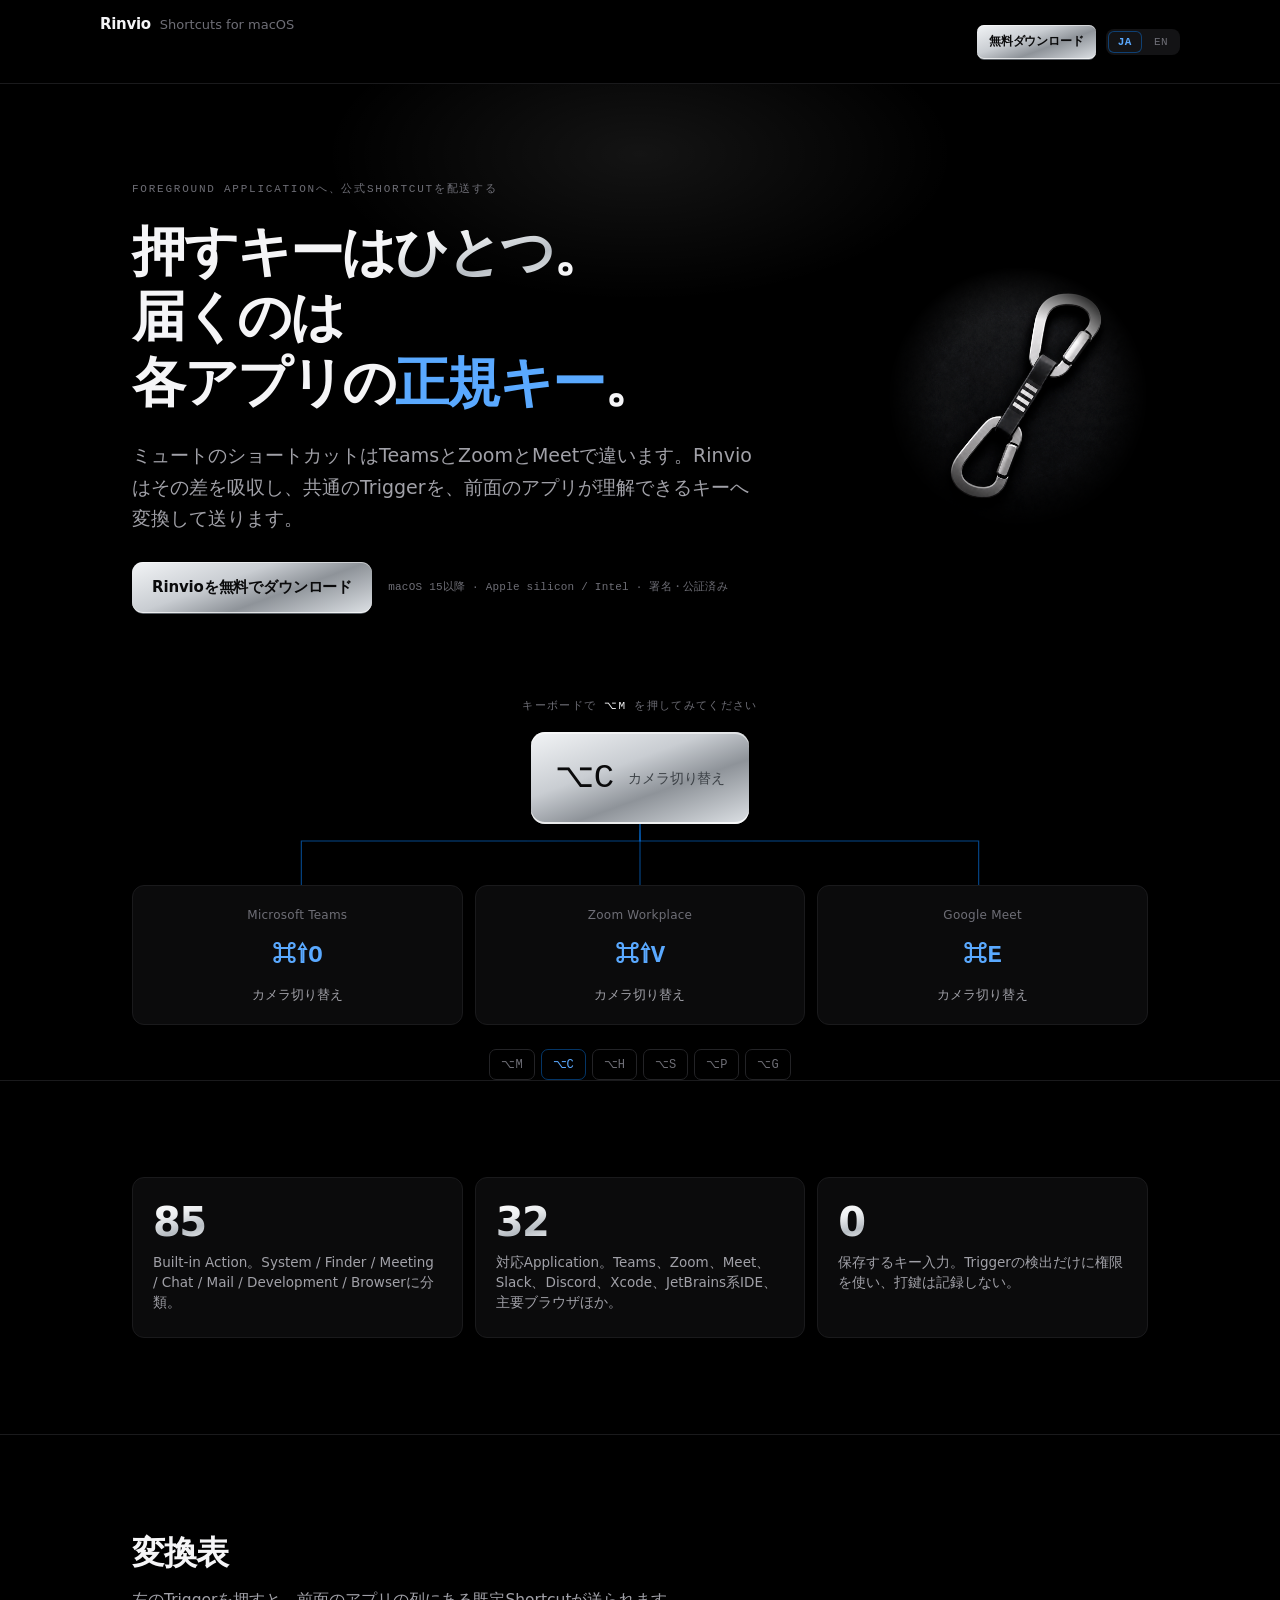
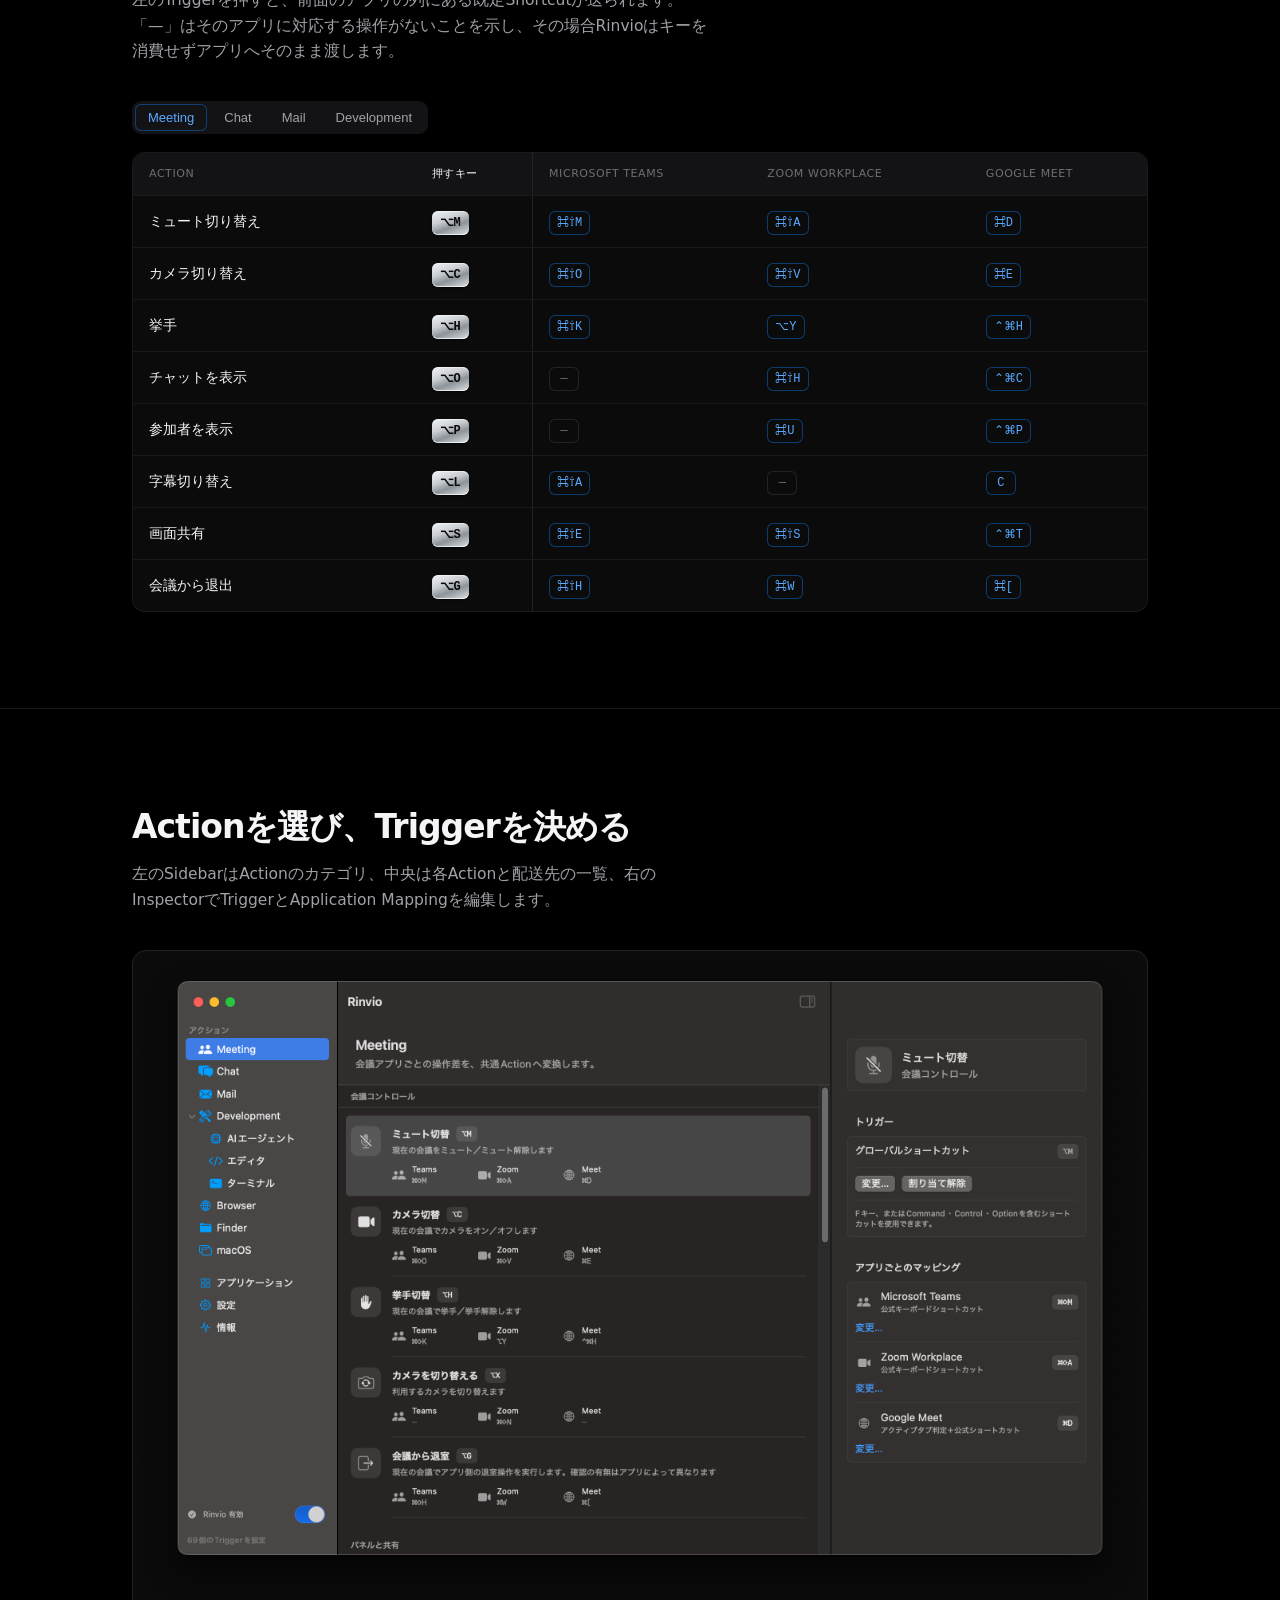
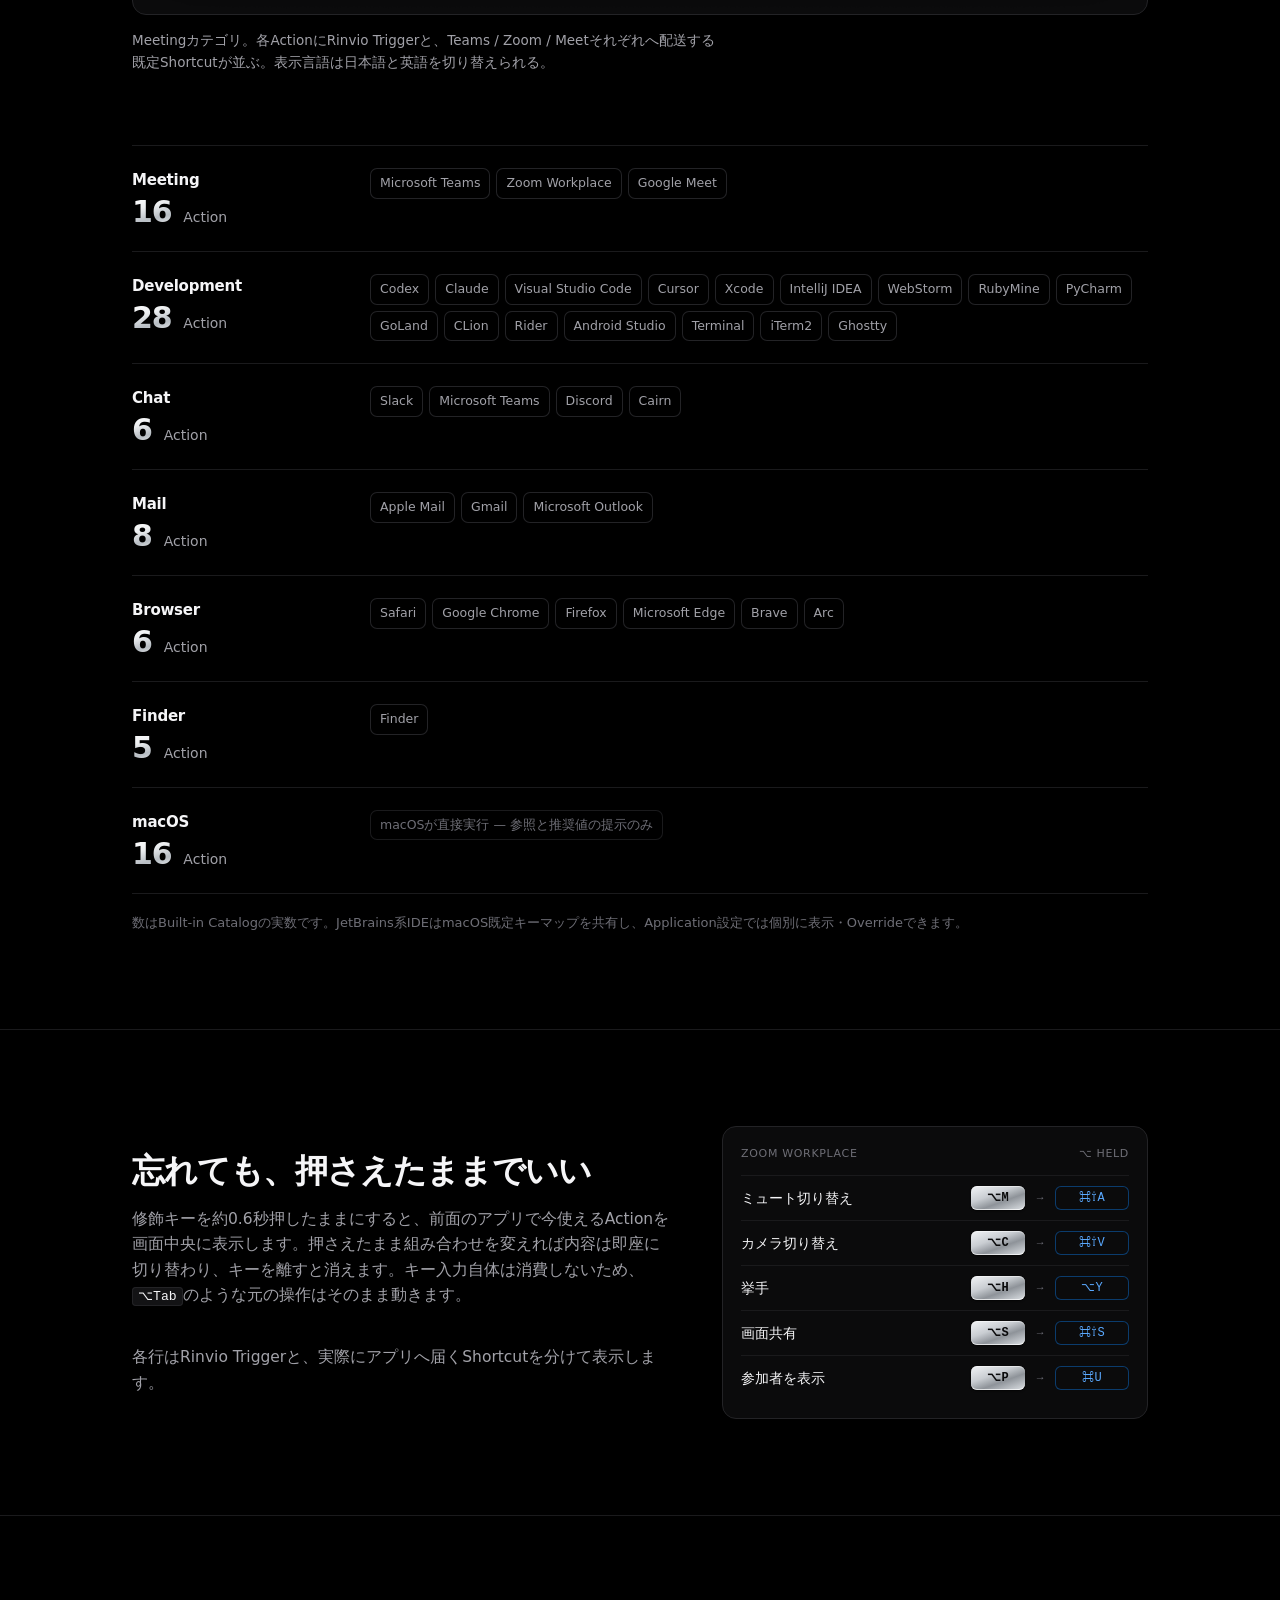
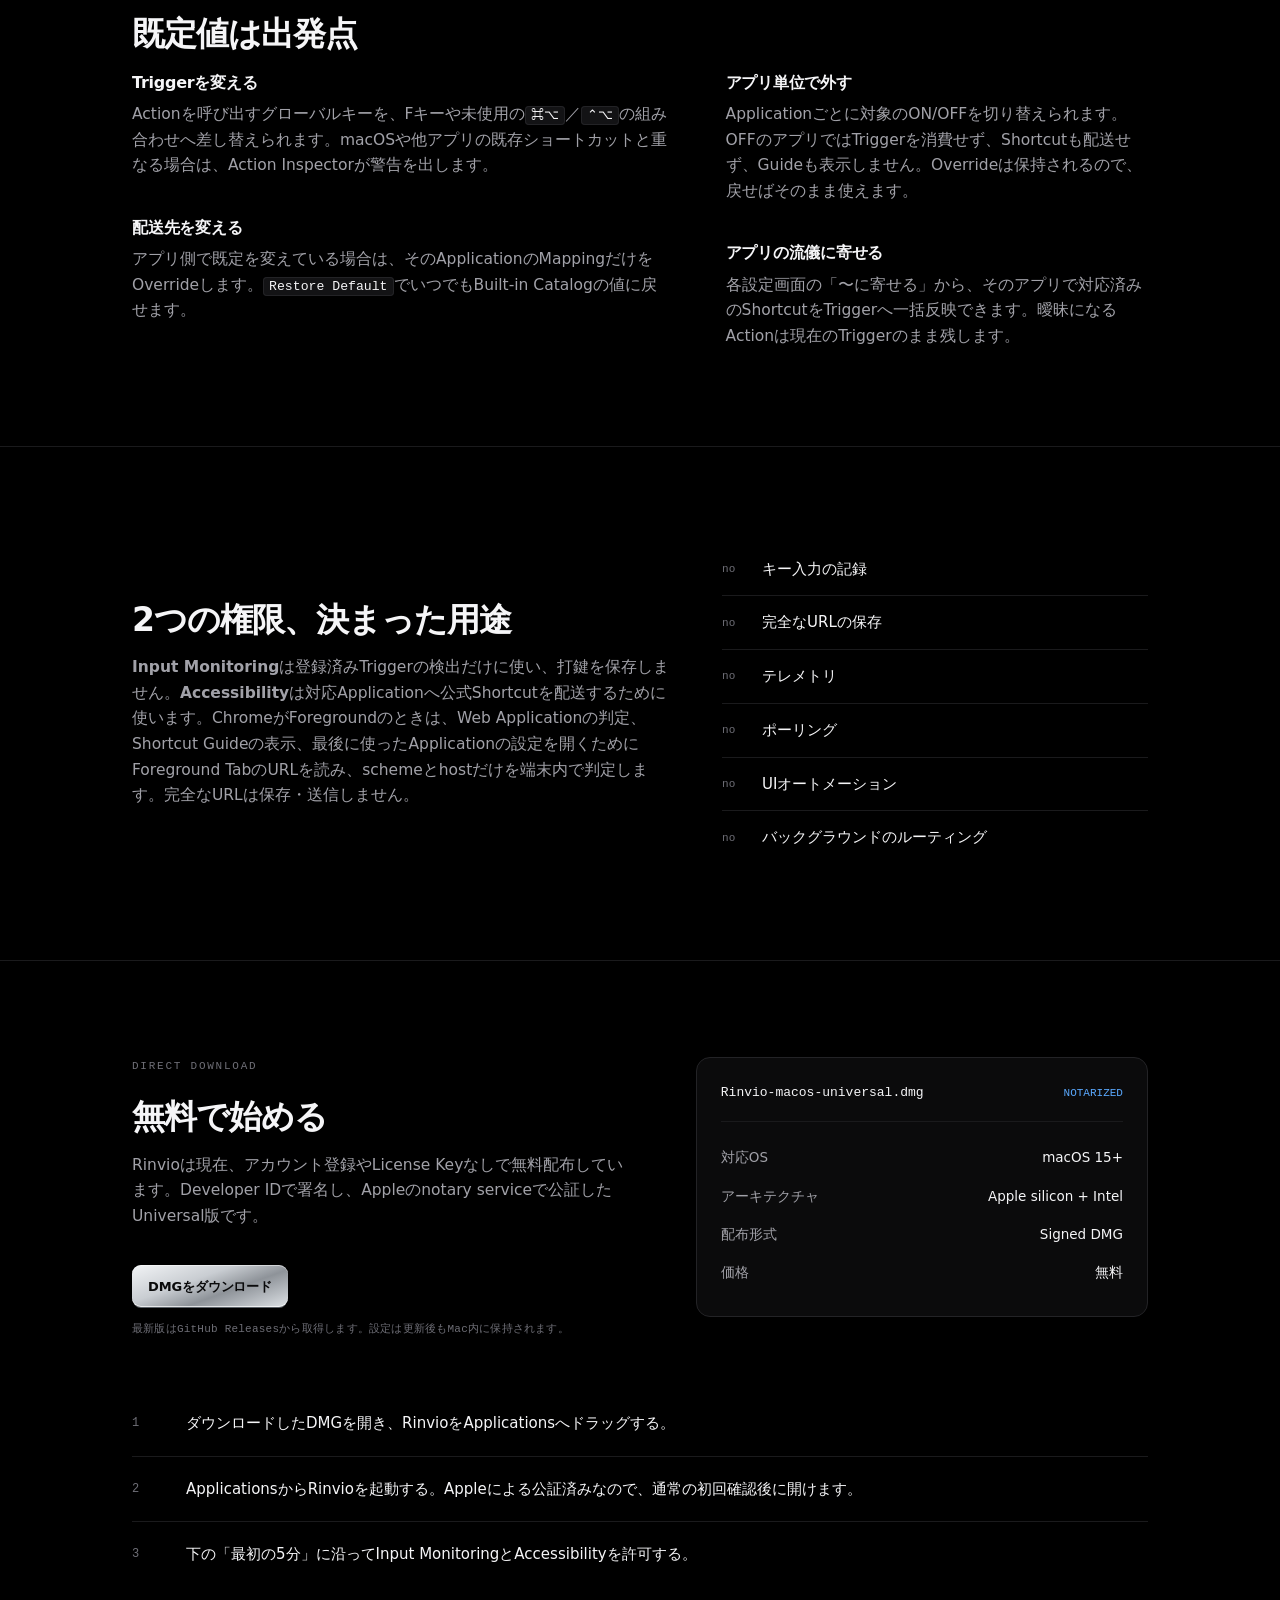
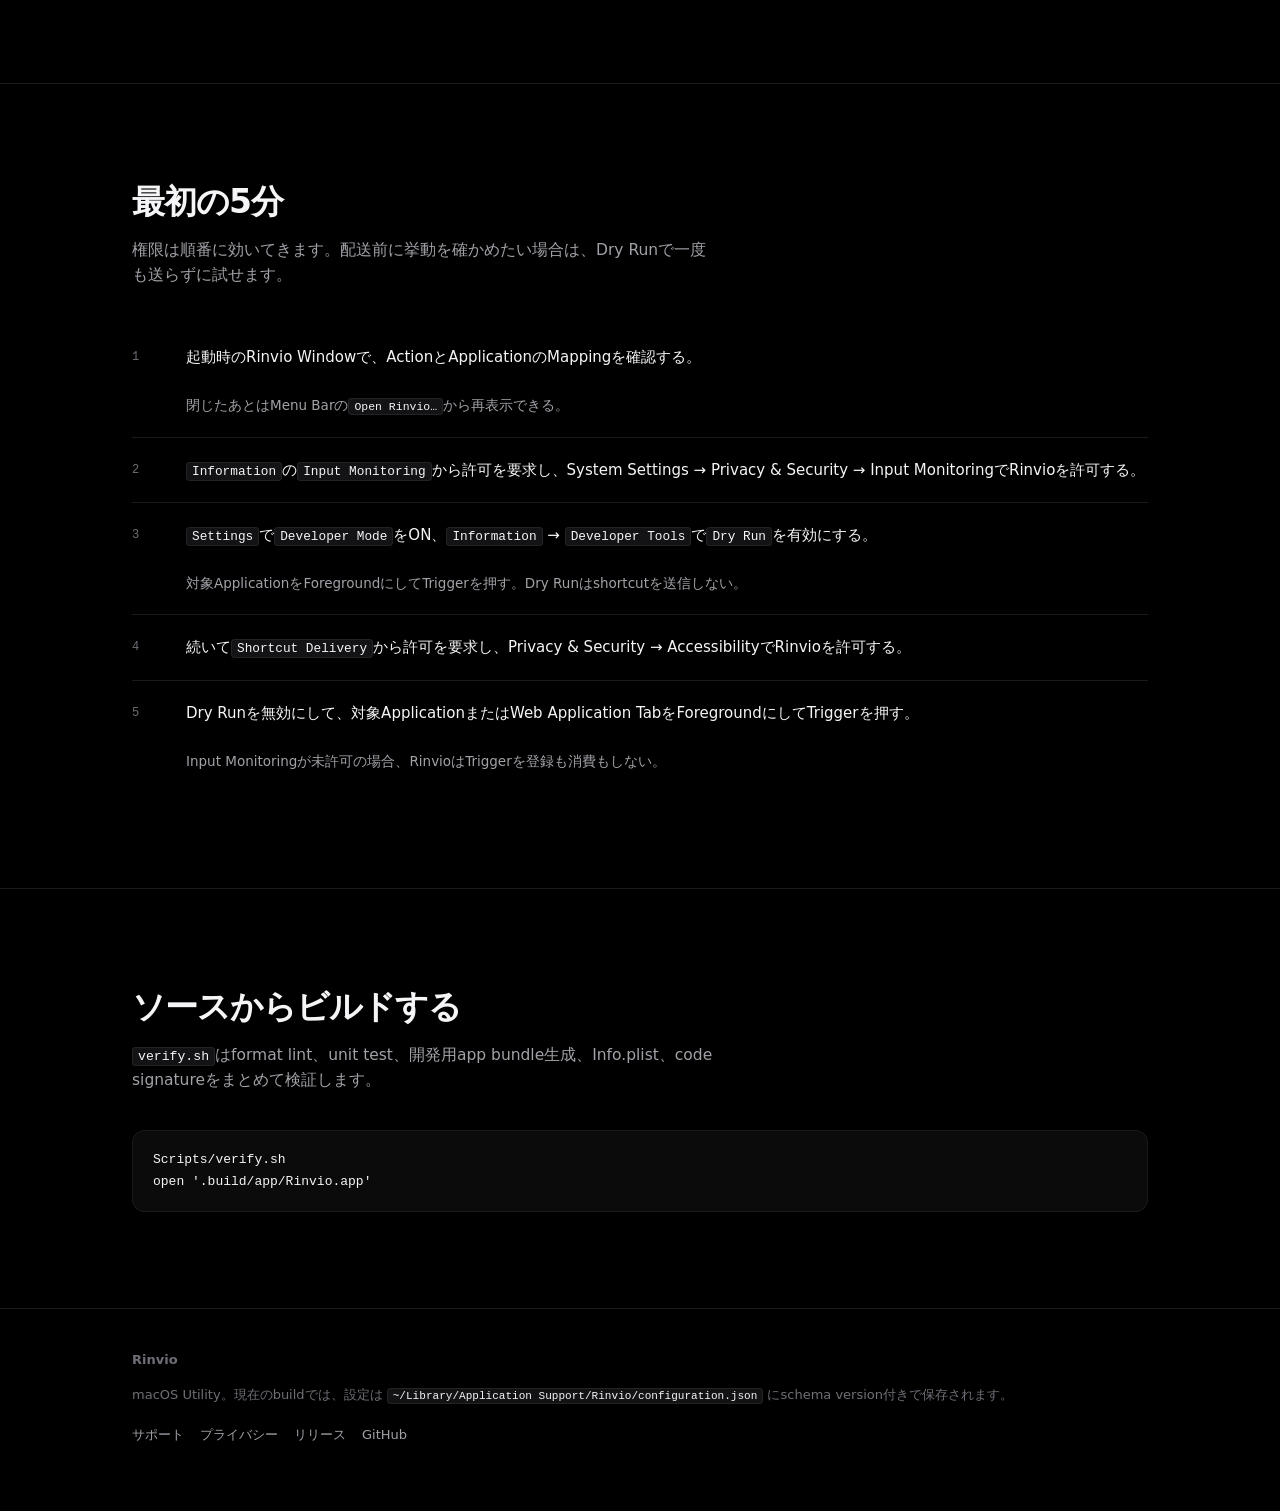
==== commit f428aa8f: "Update LP screenshots for Rinvio" ====
--- a/docs/site/index.html
+++ b/docs/site/index.html
@@ -7,9 +7,9 @@
 <meta property="og:title" content="Rinvio — Shortcuts for macOS">
 <meta property="og:description" content="One trigger you press. Each foreground app receives its own official shortcut.">
 <meta property="og:type" content="website">
-<meta property="og:url" content="https://keishingu.github.io/QuickDraw/">
-<meta property="og:image" content="https://keishingu.github.io/QuickDraw/assets/icon.png">
-<link rel="canonical" href="https://keishingu.github.io/QuickDraw/">
+<meta property="og:url" content="https://keishingu.github.io/Rinvio/">
+<meta property="og:image" content="https://keishingu.github.io/Rinvio/assets/icon.png">
+<link rel="canonical" href="https://keishingu.github.io/Rinvio/">
 <link rel="icon" type="image/png" href="assets/icon-128.png">
 
 <style>
@@ -321,7 +321,7 @@
       <span class="txt">Rinvio <span class="sub">Shortcuts for macOS</span></span>
     </div>
     <div class="header-tools">
-      <a class="download-button header-download" href="https://github.com/keishingu/QuickDraw/releases/latest/download/Rinvio-macos-universal.dmg">
+      <a class="download-button header-download" href="https://github.com/keishingu/Rinvio/releases/latest/download/Rinvio-macos-universal.dmg">
         <span class="ja">無料ダウンロード</span><span class="en">Free download</span>
       </a>
       <div class="langtoggle" role="group" aria-label="Display language / 表示言語">
@@ -350,7 +350,7 @@
       <span class="en">Mute is a different chord in Teams, Zoom, and Meet. Rinvio absorbs the difference: one trigger, converted into the key the foreground app already understands.</span>
     </p>
     <div class="hero-actions">
-      <a class="download-button" href="https://github.com/keishingu/QuickDraw/releases/latest/download/Rinvio-macos-universal.dmg">
+      <a class="download-button" href="https://github.com/keishingu/Rinvio/releases/latest/download/Rinvio-macos-universal.dmg">
         <span class="ja">Rinvioを無料でダウンロード</span><span class="en">Download Rinvio for free</span>
       </a>
       <p class="release-meta"><span class="ja">macOS 15以降 · Apple silicon / Intel · 署名・公証済み</span><span class="en">macOS 15+ · Apple silicon / Intel · signed &amp; notarized</span></p>
@@ -503,7 +503,7 @@
           <span class="ja">Rinvioは現在、アカウント登録やLicense Keyなしで無料配布しています。Developer IDで署名し、Appleのnotary serviceで公証したUniversal版です。</span>
           <span class="en">Rinvio is currently free, with no account or license key required. The universal build is signed with Developer ID and notarized by Apple.</span>
         </p>
-        <a class="download-button" href="https://github.com/keishingu/QuickDraw/releases/latest/download/Rinvio-macos-universal.dmg">
+        <a class="download-button" href="https://github.com/keishingu/Rinvio/releases/latest/download/Rinvio-macos-universal.dmg">
           <span class="ja">DMGをダウンロード</span><span class="en">Download the DMG</span>
         </a>
         <p class="release-meta" style="margin-top:14px">
@@ -569,8 +569,8 @@
     <nav class="footer-links" aria-label="Rinvio links">
       <a href="support.html"><span class="ja">サポート</span><span class="en">Support</span></a>
       <a href="privacy.html"><span class="ja">プライバシー</span><span class="en">Privacy</span></a>
-      <a href="https://github.com/keishingu/QuickDraw/releases"><span class="ja">リリース</span><span class="en">Releases</span></a>
-      <a href="https://github.com/keishingu/QuickDraw">GitHub</a>
+      <a href="https://github.com/keishingu/Rinvio/releases"><span class="ja">リリース</span><span class="en">Releases</span></a>
+      <a href="https://github.com/keishingu/Rinvio">GitHub</a>
     </nav>
   </div>
 </footer>
@@ -661,7 +661,7 @@
   function renderShot(){
     var lang = root.getAttribute('data-lang');
     shotEl.innerHTML =
-      '<img src="assets/shots/'+lang+'/01-meeting.jpeg" width="1160" height="720" alt="Rinvio settings window, Meeting category">' +
+      '<img src="assets/shots/'+lang+'/01-meeting.png" width="2544" height="1664" alt="Rinvio settings window, Meeting category">' +
       '<figcaption>'+SHOT_CAP[lang]+'</figcaption>';
   }
 
